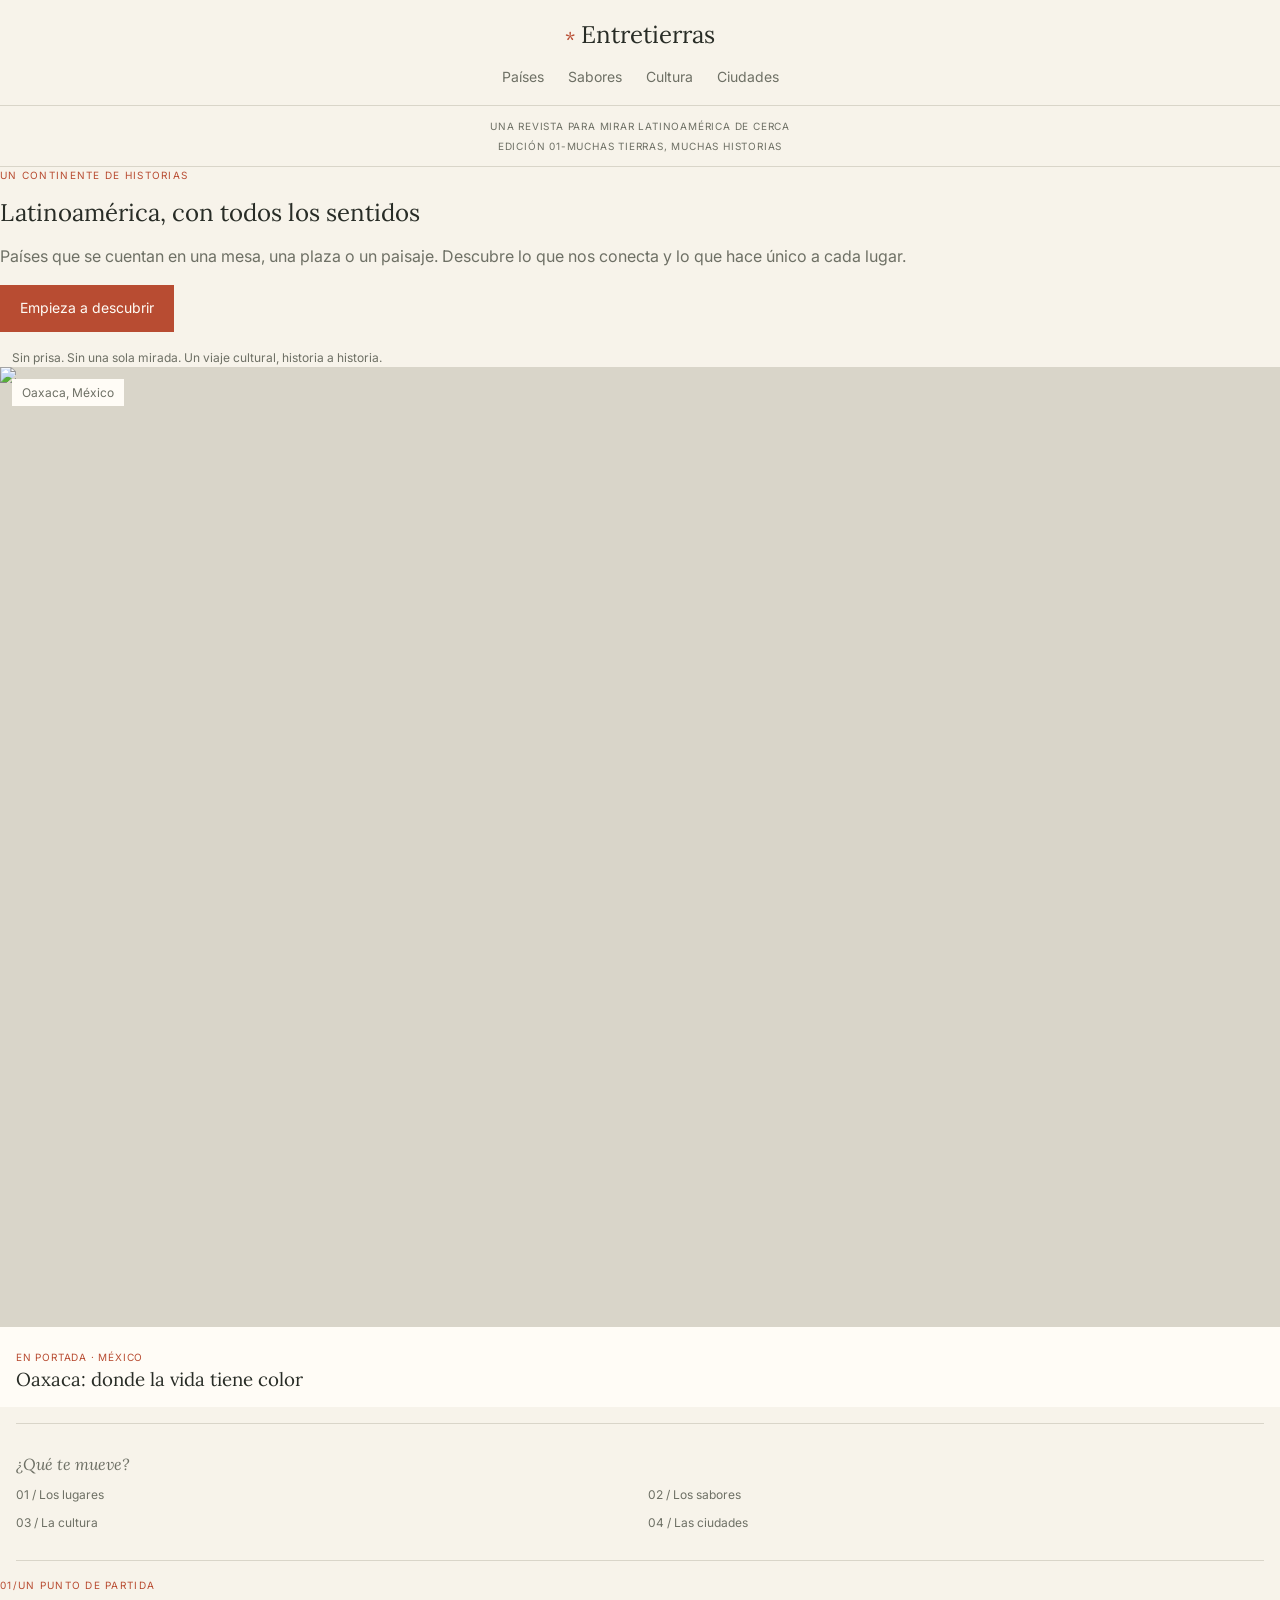
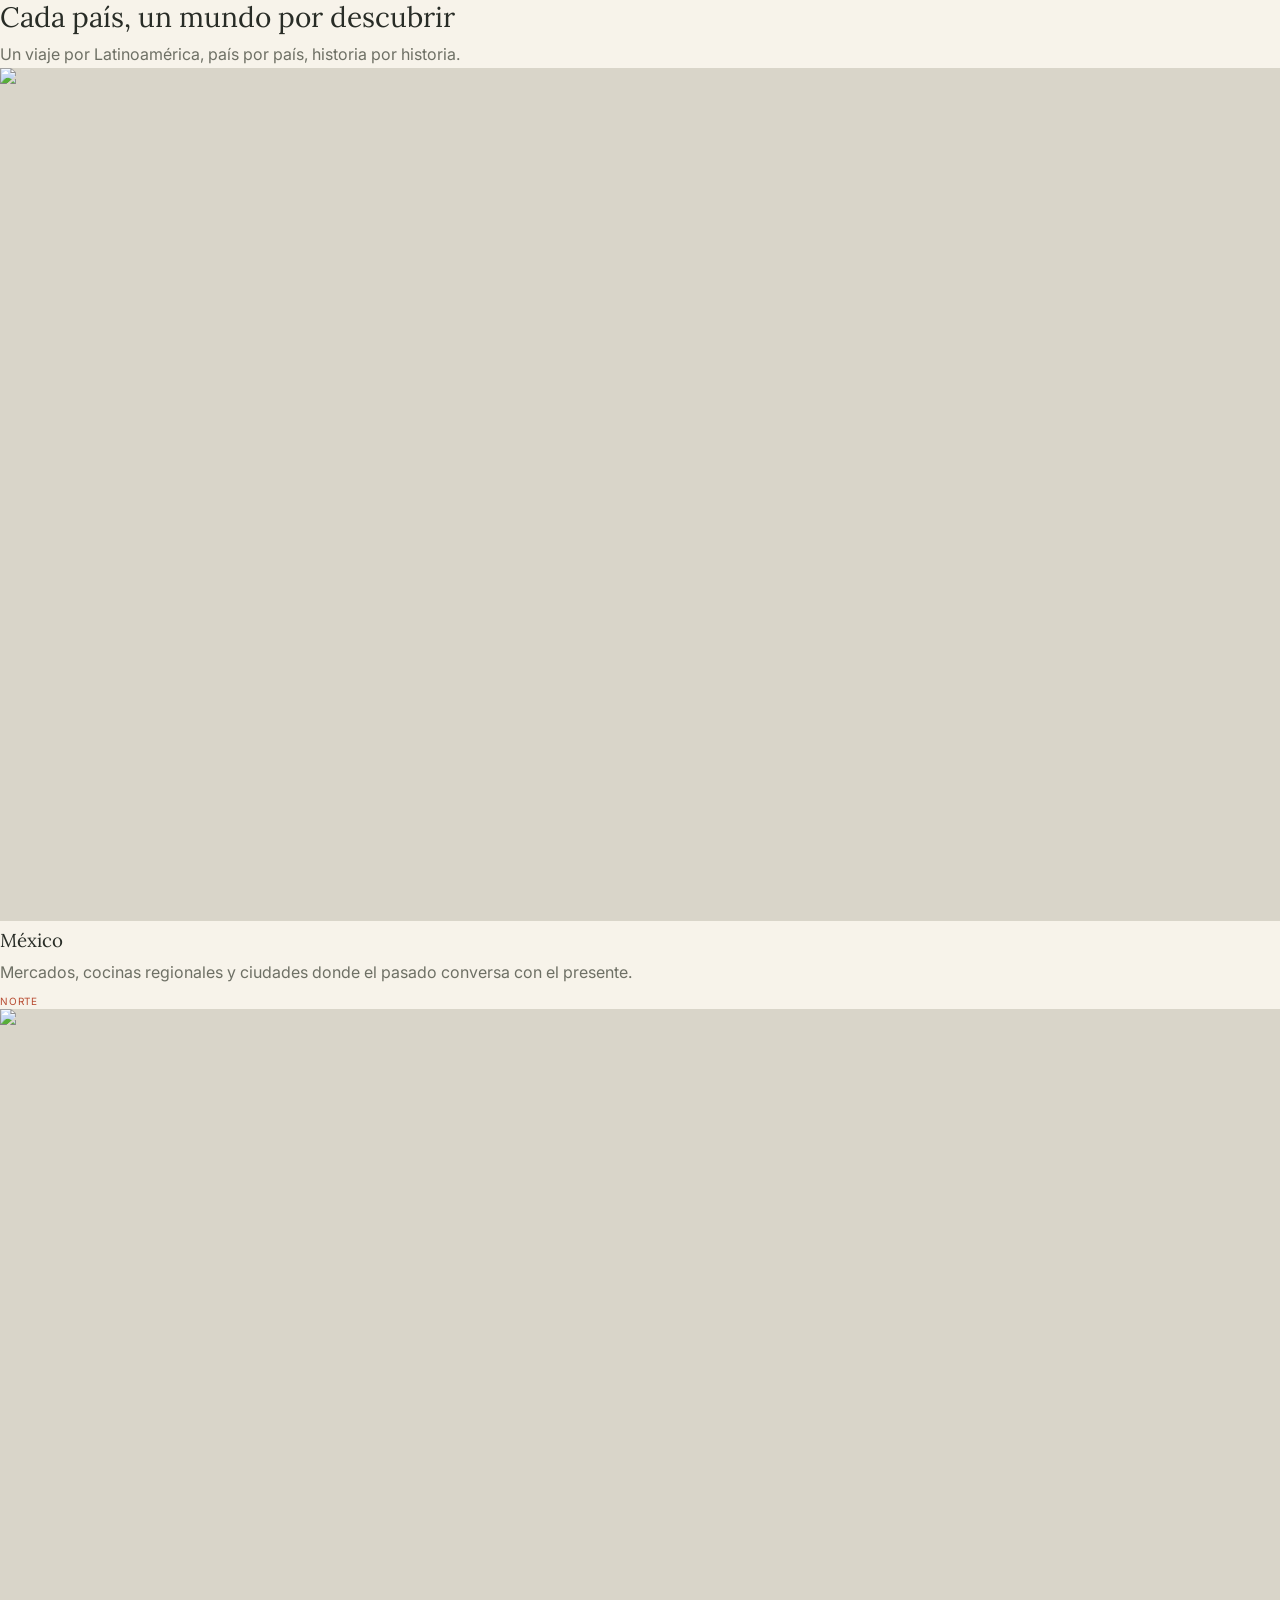
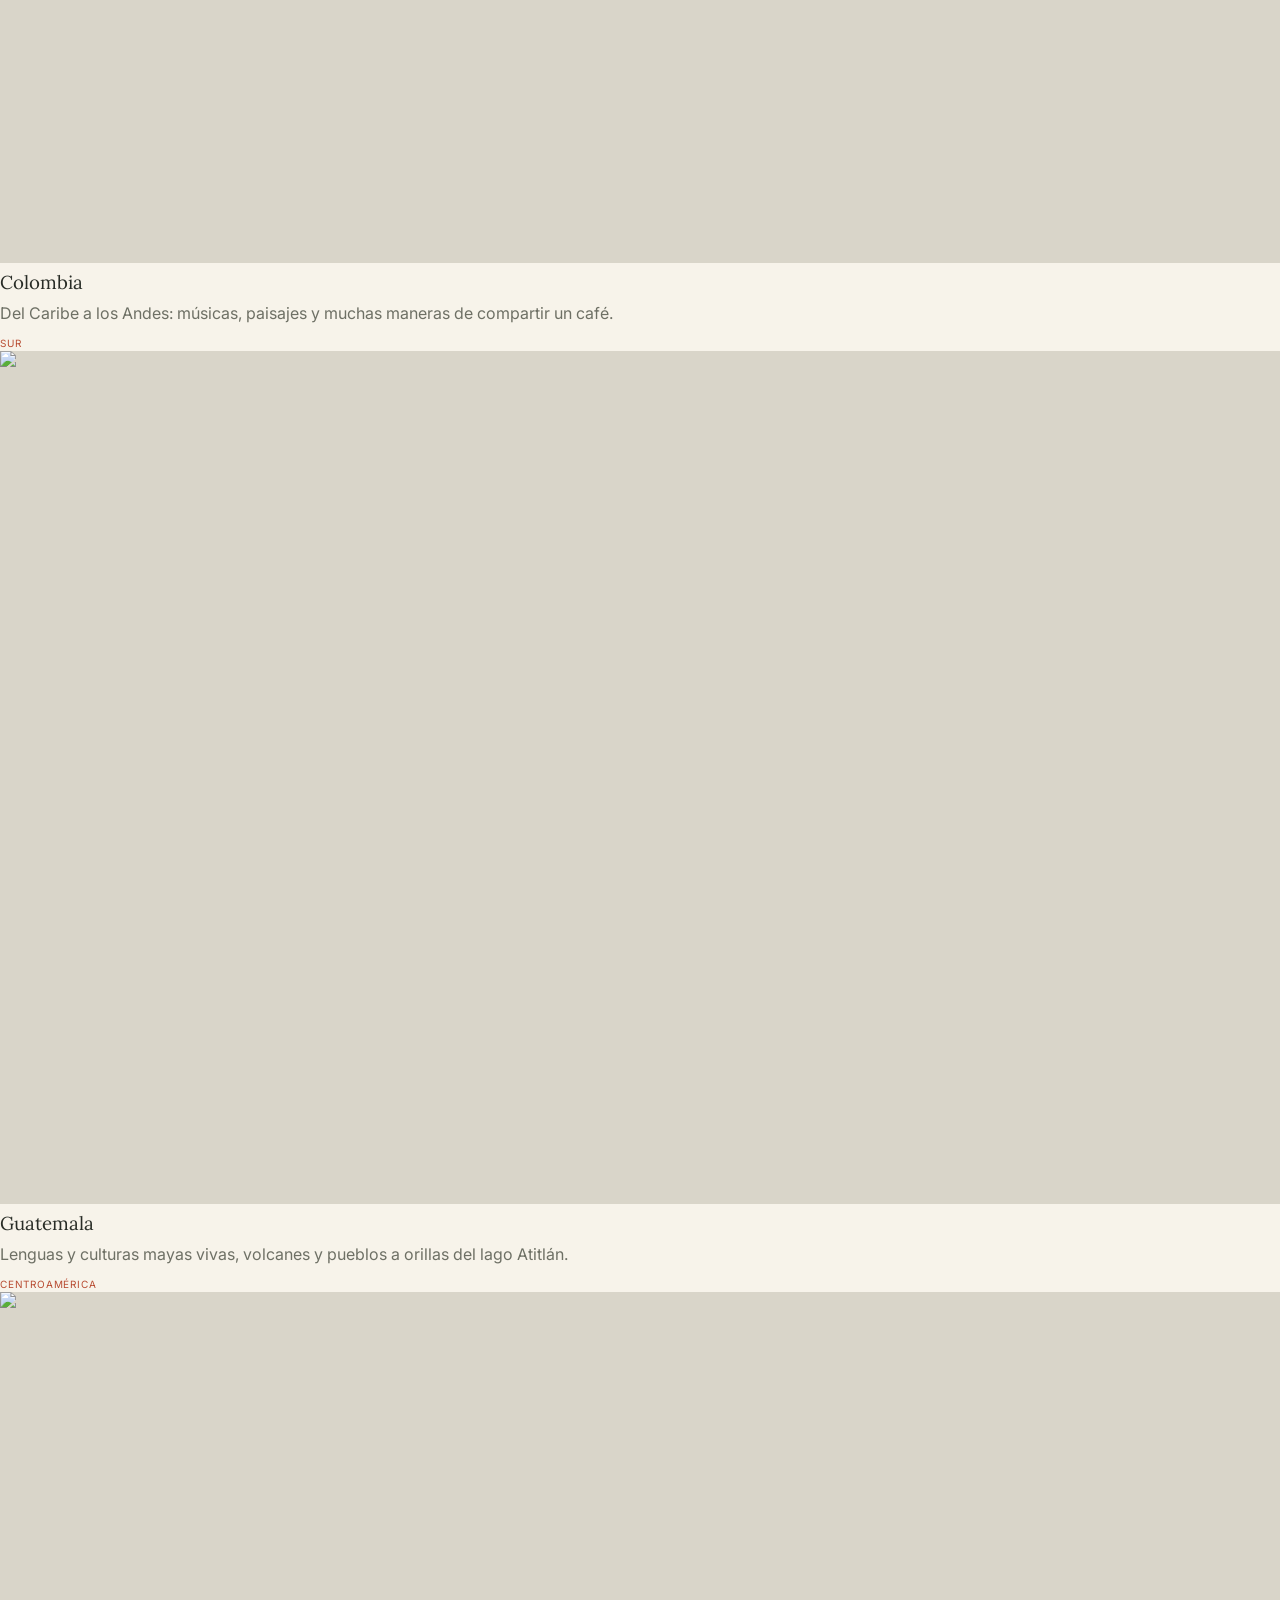
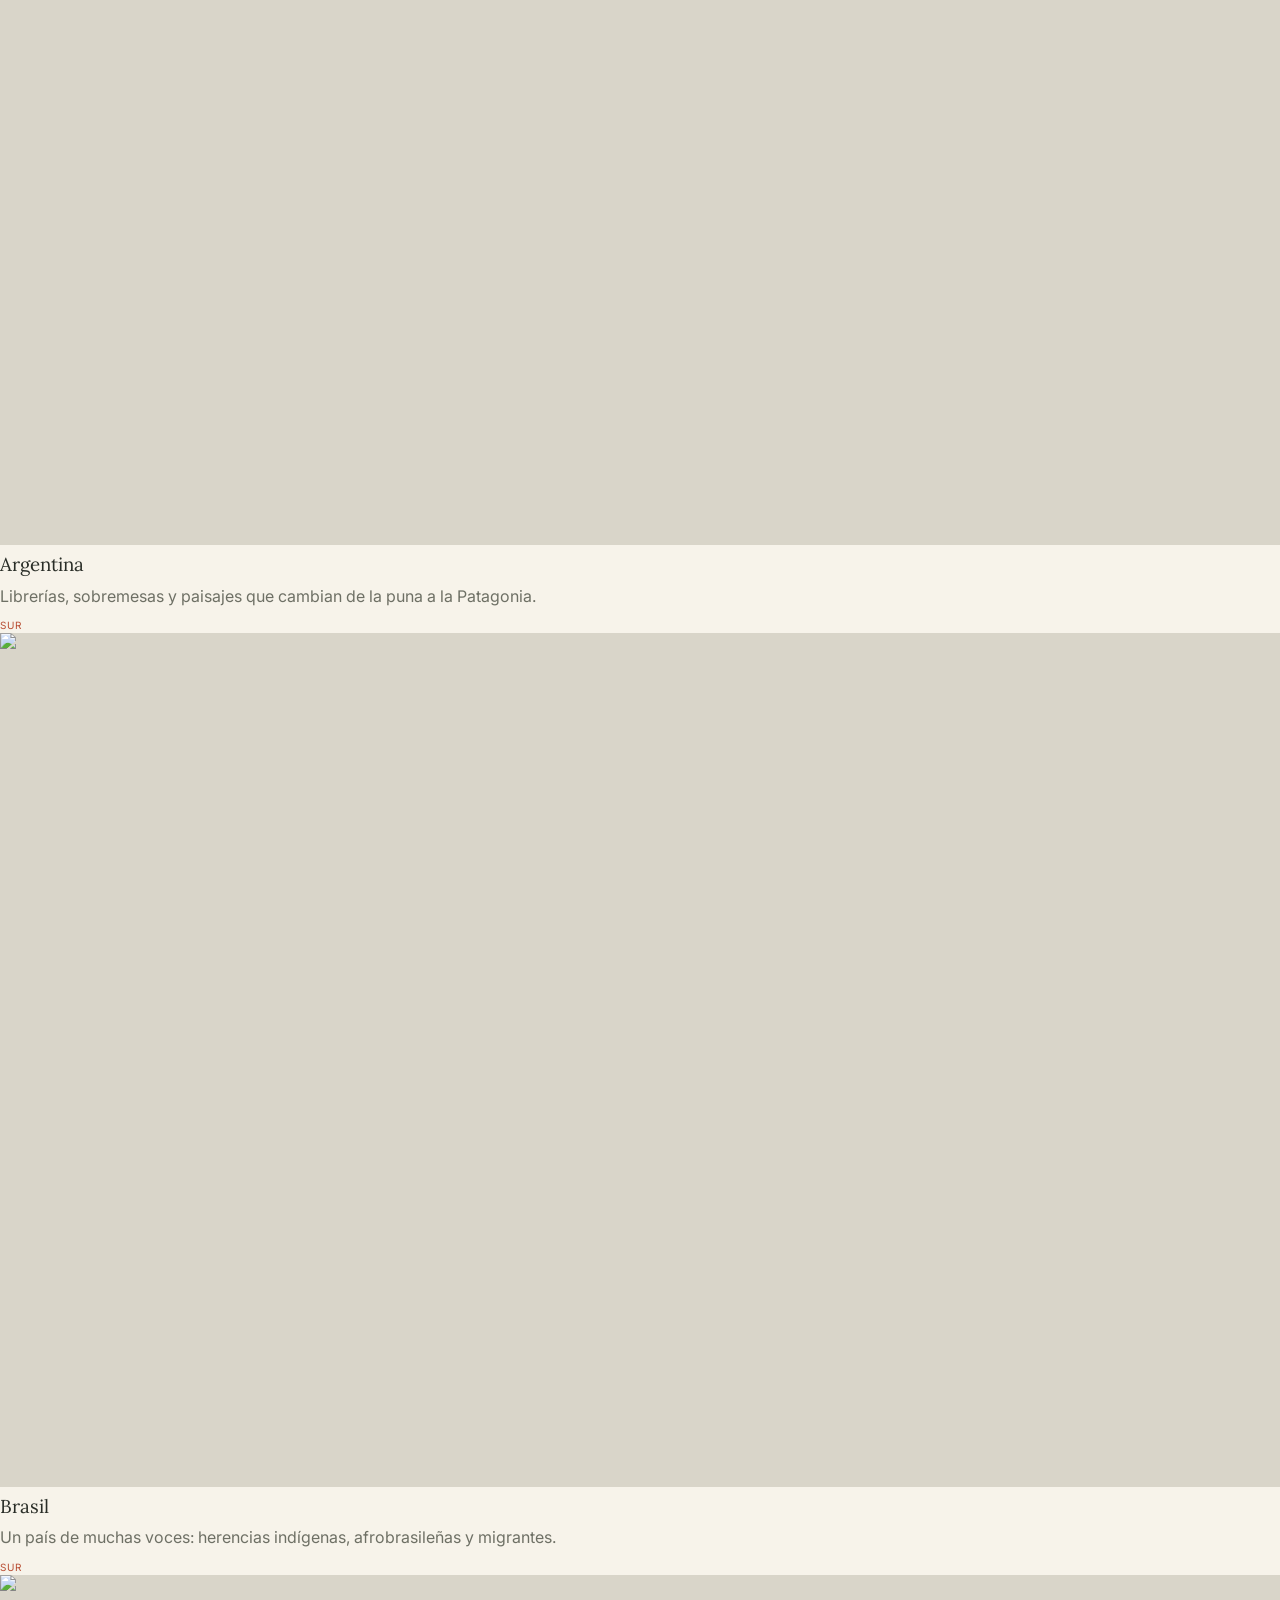
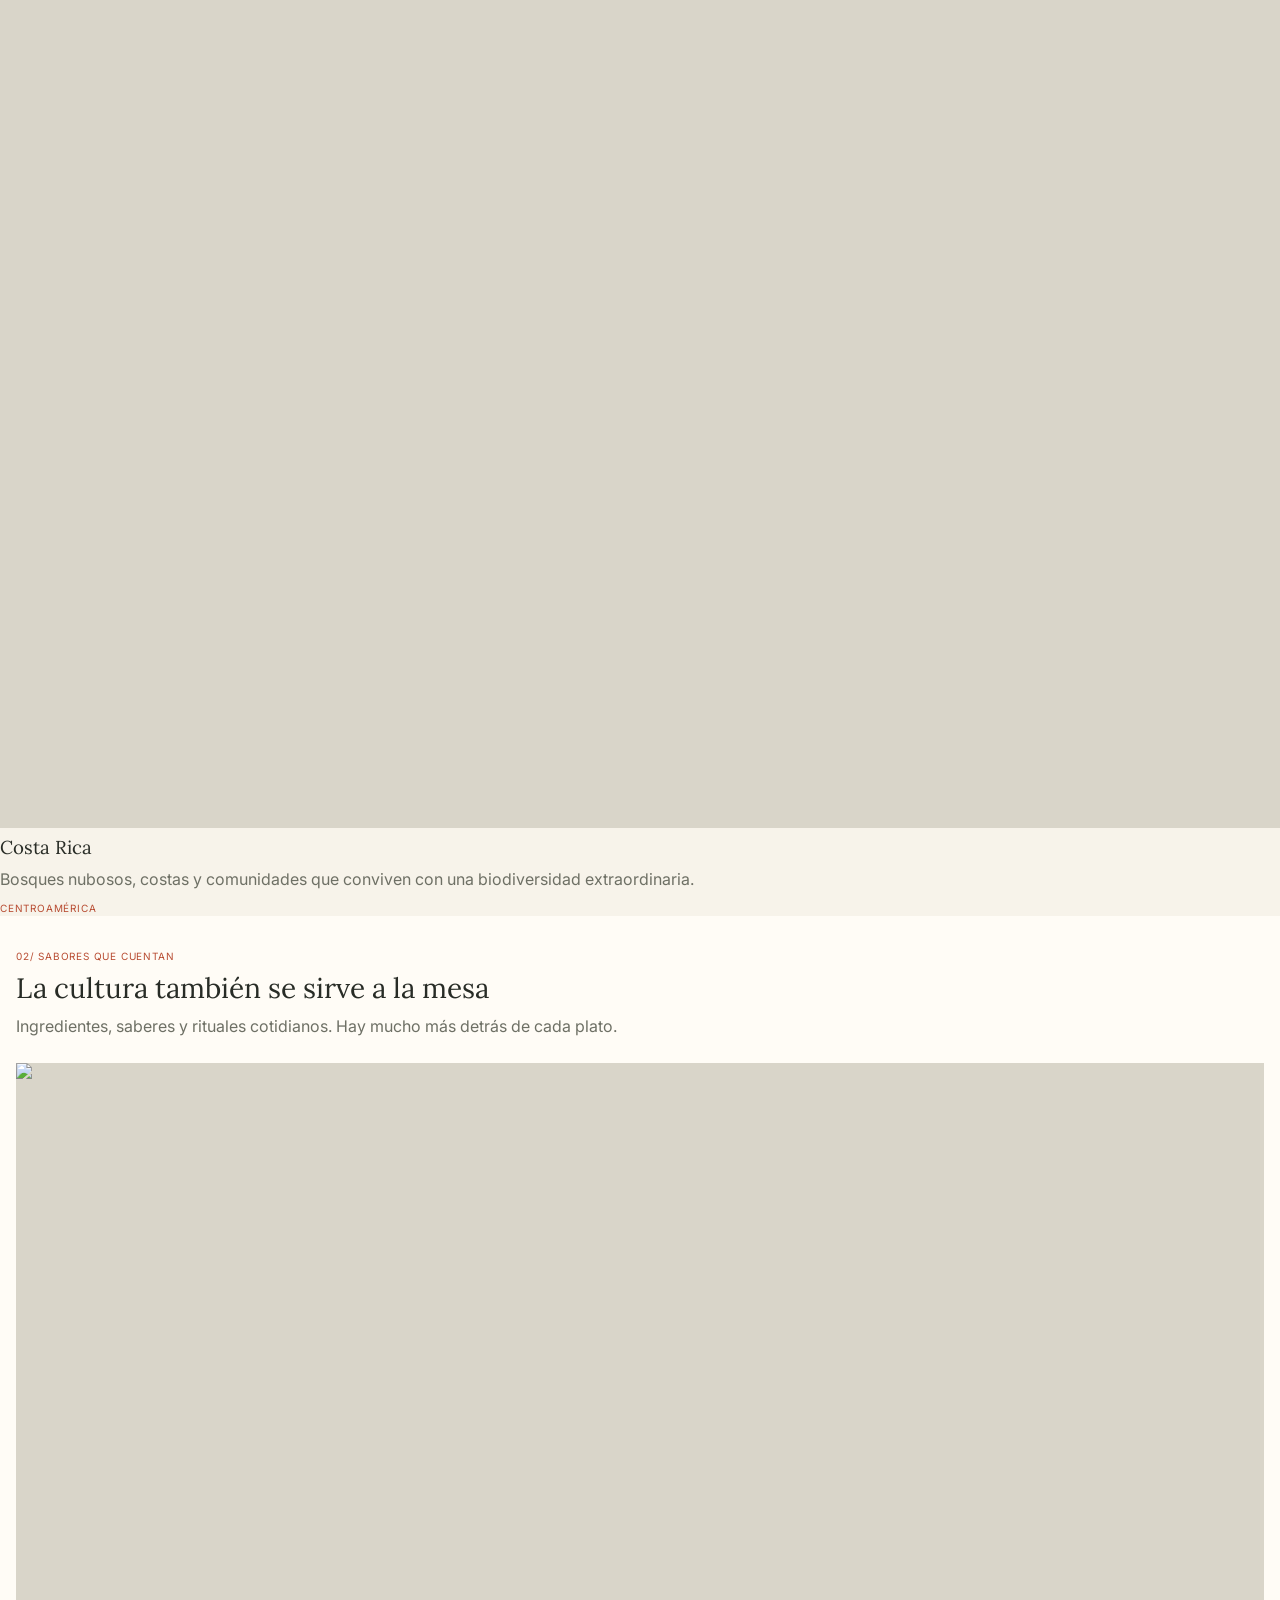
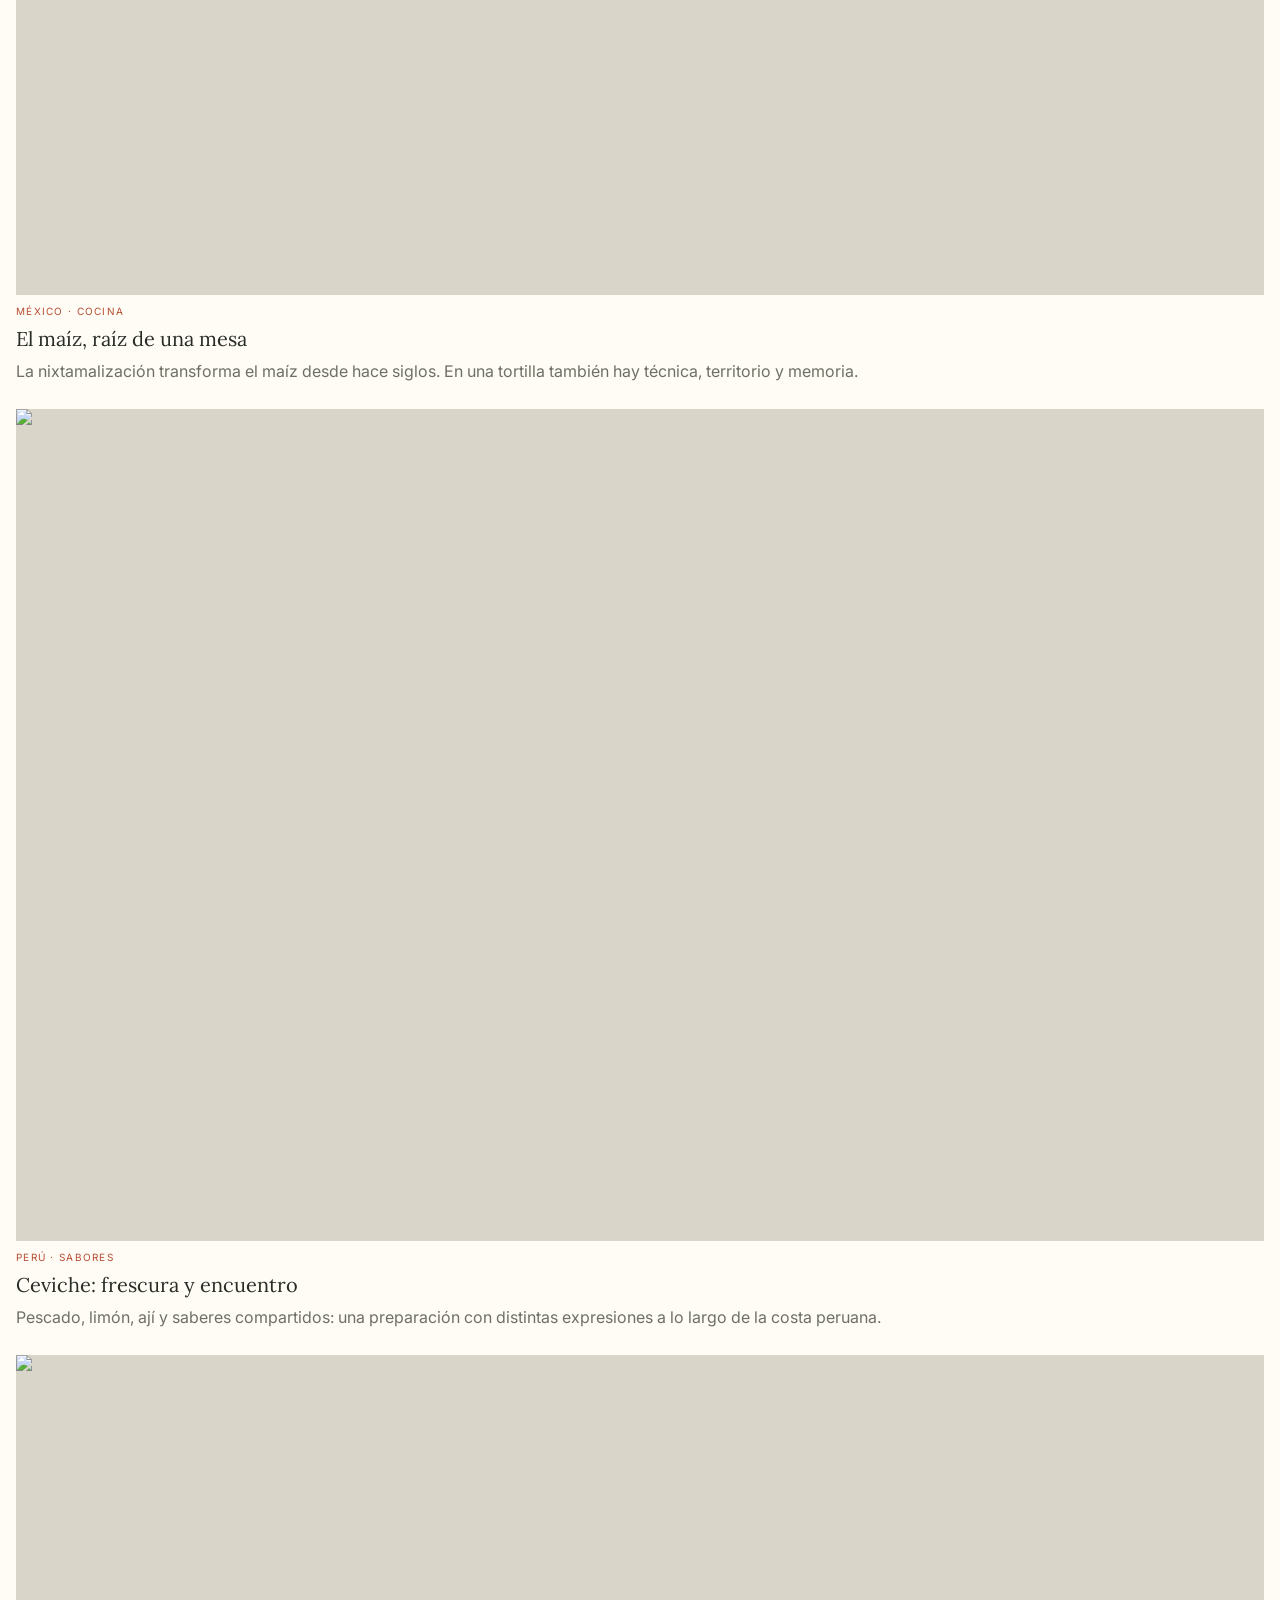
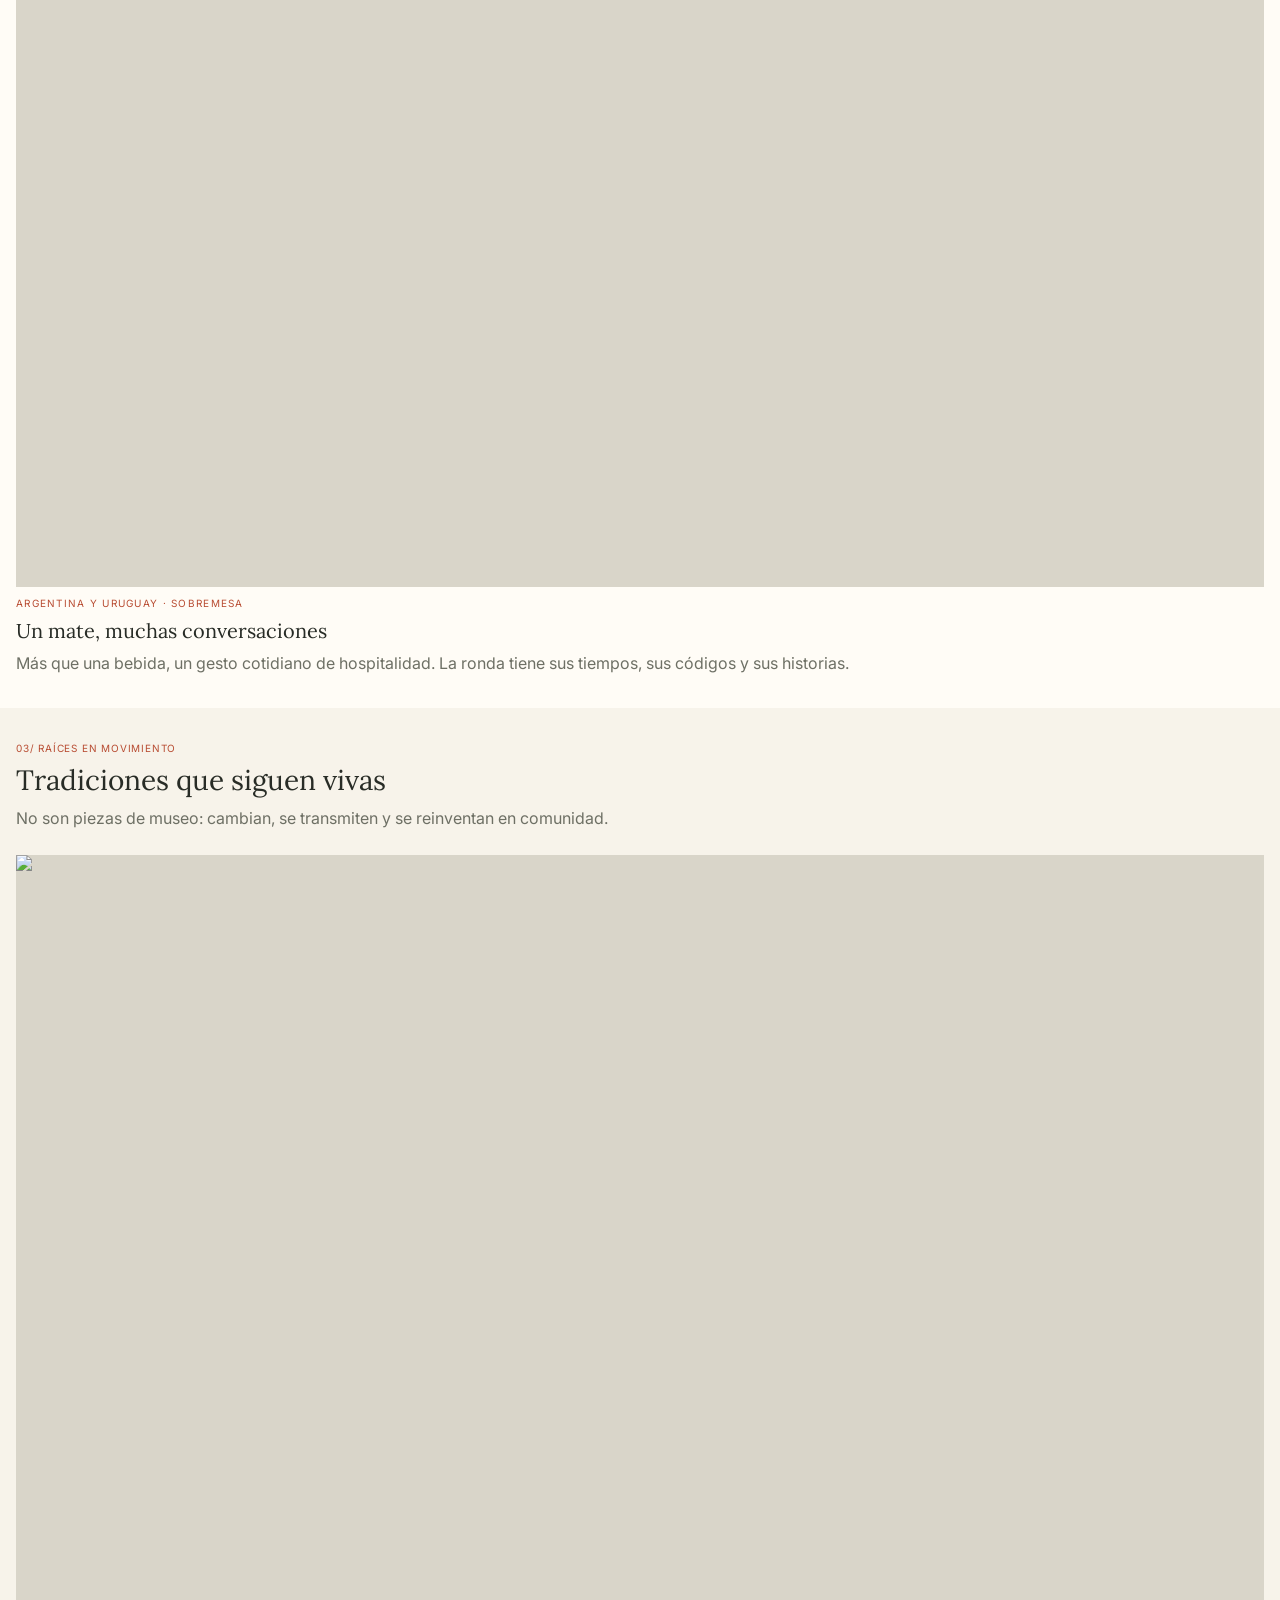
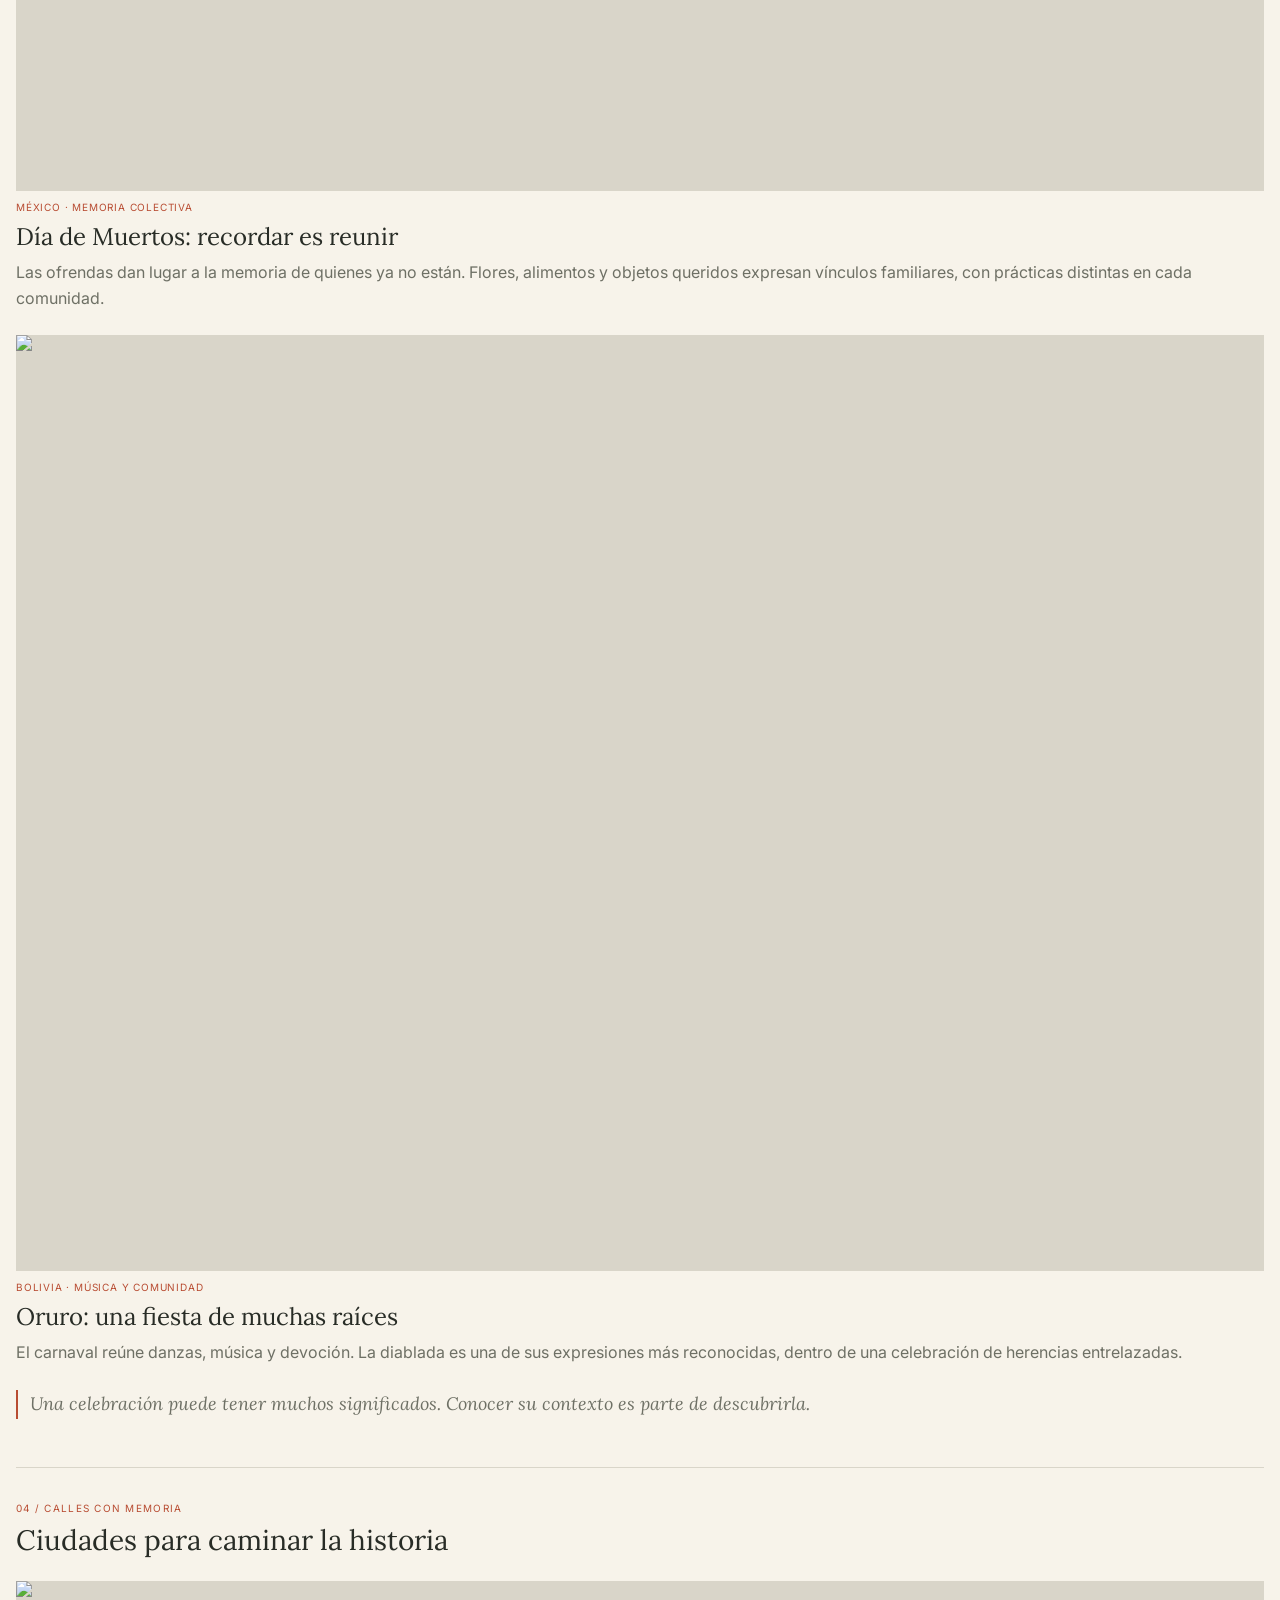
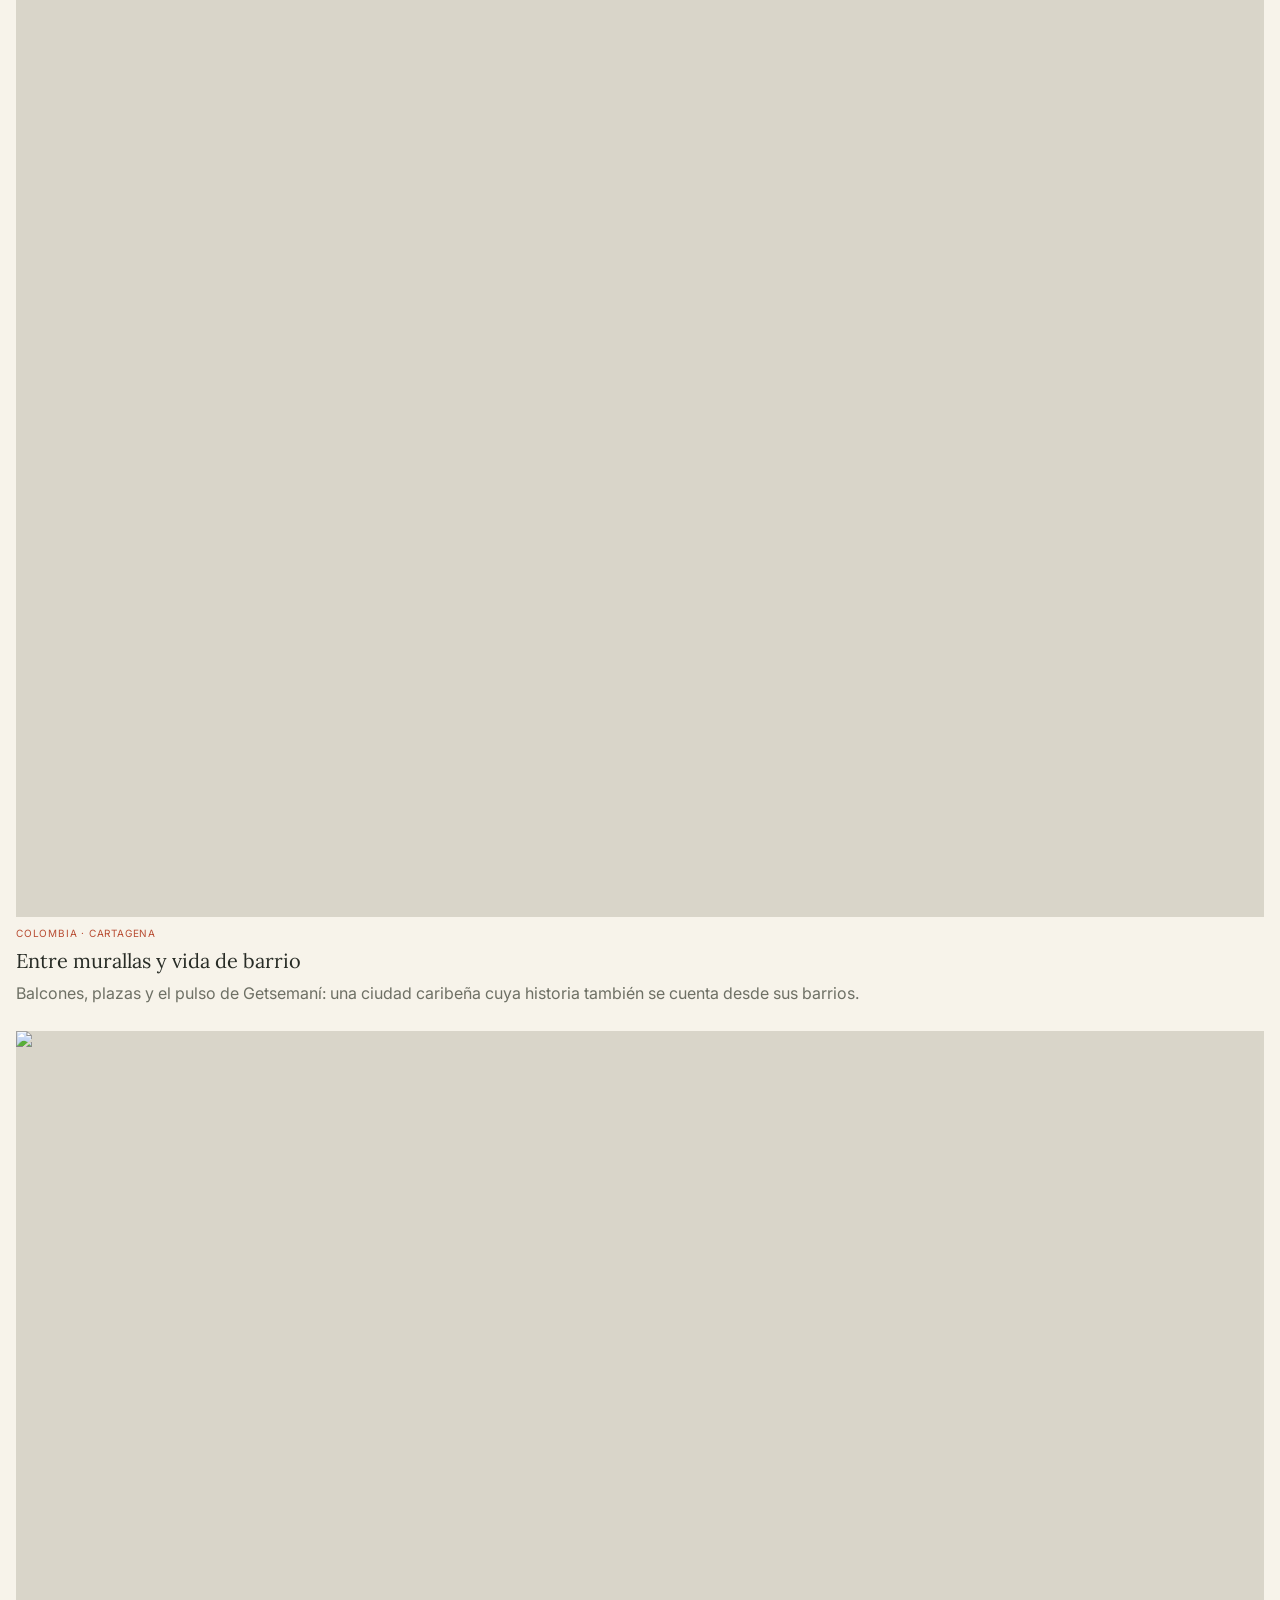
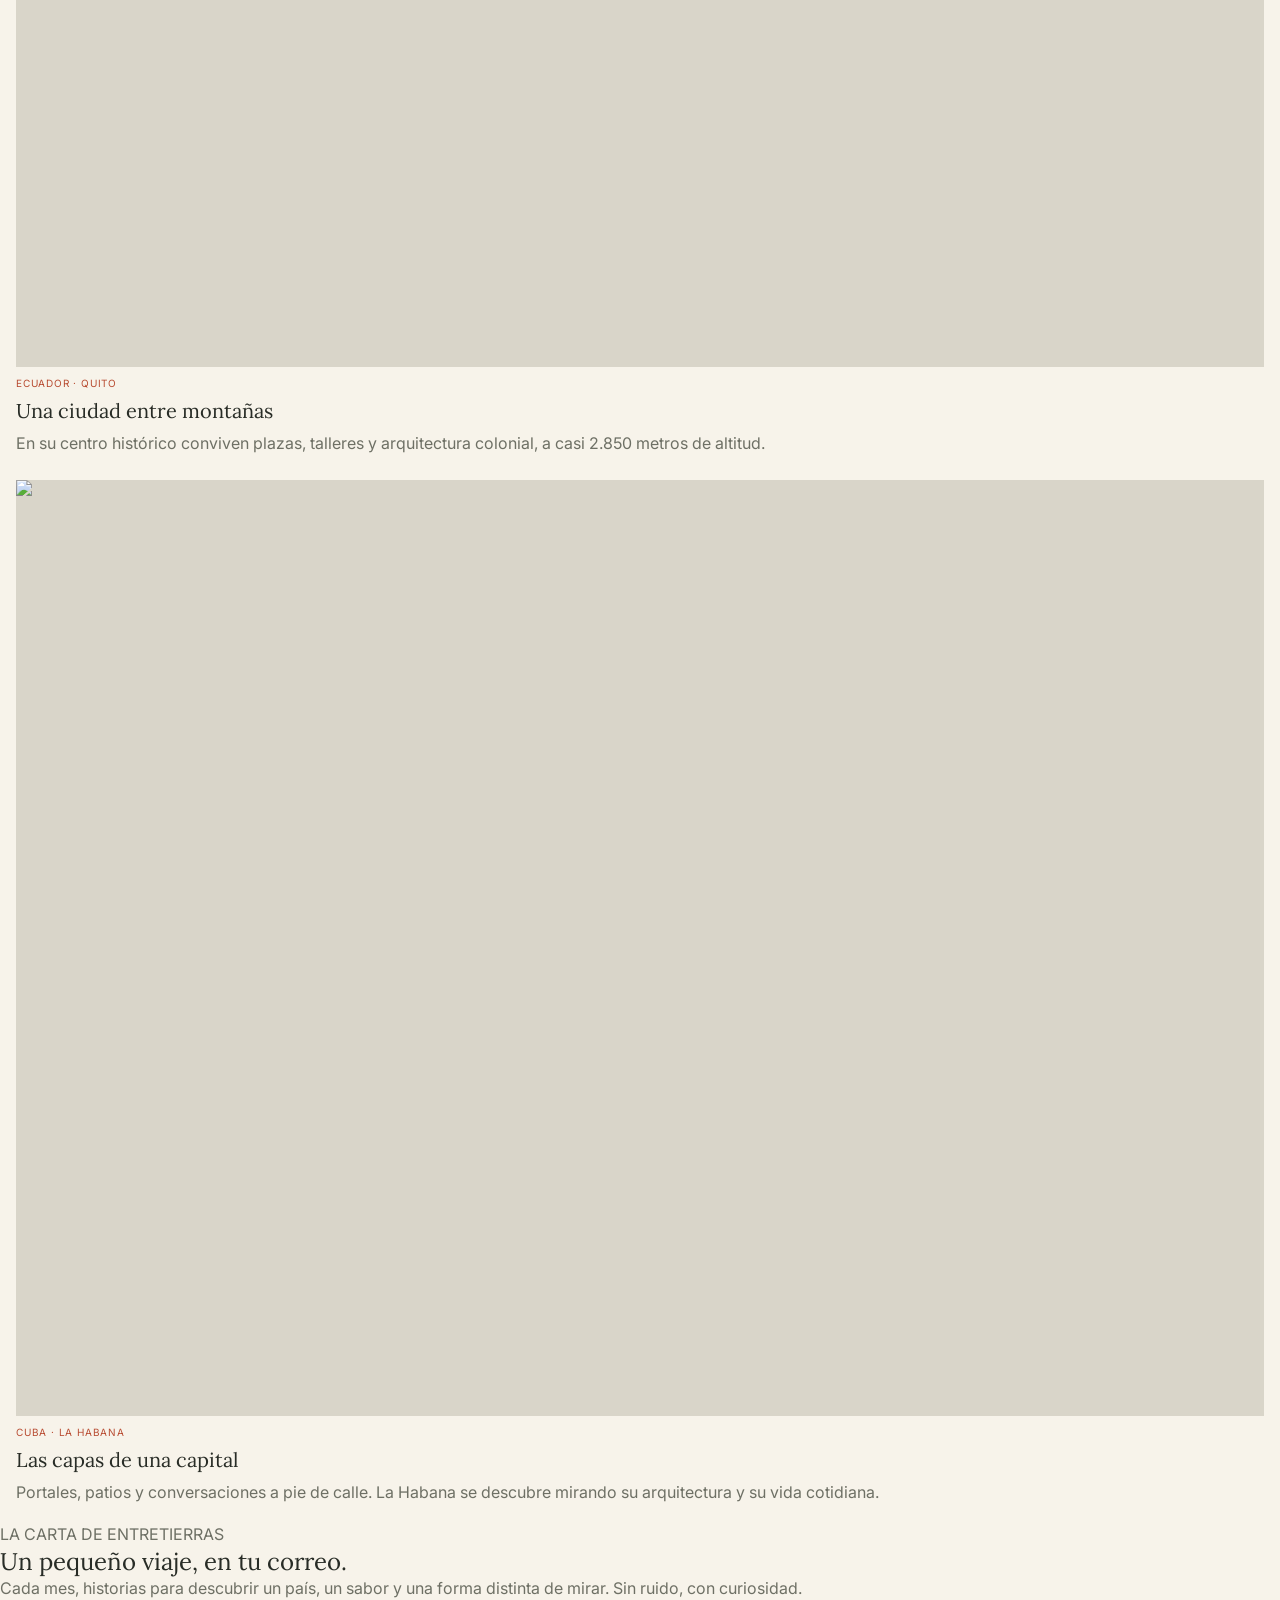
==== index.html @ 9f5bb23f "Se agrego los estilos de la seccion de ciudades para movil" ====
<!DOCTYPE html>
<html lang="es">
<head>
    <meta charset="UTF-8">
    <meta name="viewport" content="width=device-width, initial-scale=1.0">
    <title>Entretierras · Revista de Latinoamérica</title>
    <link rel="preconnect" href="https://fonts.googleapis.com">
    <link rel="preconnect" href="https://fonts.gstatic.com" crossorigin>
    <link href="https://fonts.googleapis.com/css2?family=Inter:wght@400;500;600&family=Lora:ital,wght@0,400;0,500;1,400&display=swap" rel="stylesheet">
    <link rel="stylesheet" href="css/base.css">
    <link rel="stylesheet" href="css/layout.css">
</head>
<body>
    <!--Parte del header y nav de la pagína-->
   
     <header class="header">
        <a href="index.html" class="logo">
            <span class="logo-asterisco">*</span> Entretierras
        </a>

        <nav class ="nav" aria-label="Navegación principal">
            <ul class="lista-nav">
                <li><a href="#paises" >Países</a></li>
                <li><a href="#sabores" >Sabores</a></li>
                <li><a href="#cultura" >Cultura</a></li>
                <li><a href="#ciudades" >Ciudades</a></li>
            </ul>
        </nav>
     </header>

     <main>

        <div class="eslogan">
            <p>UNA REVISTA PARA MIRAR LATINOAMÉRICA DE CERCA</p>
            <p>EDICIÓN 01-MUCHAS TIERRAS, MUCHAS HISTORIAS</p>
        </div>

     
        <!--Parte de la historia destacada-->
        <section class="historia-destacada" id="inicio">

                <div class="historia-portada">
                    <span class="subtitulo">UN CONTINENTE DE HISTORIAS</span>
                    <h1 class="titulo-principal">Latinoamérica, con todos los sentidos</h1>
                     <p>Países que se cuentan en una mesa, una plaza o un paisaje. Descubre lo que nos conecta y lo que hace único a cada lugar.</p>
                     <a href="#paises" class="boton">Empieza a descubrir</a>

                     <p class="nota-hero">Sin prisa. Sin una sola mirada.
                        Un viaje cultural, historia a historia.</p>
                </div>
                
                <div class="historia-imagen">
                    <img src=""class="foto-hero" alt="Calle colonial con balcones de flores en Oaxaca">
                    <div class="ubicacion-imagen">
                        <p>Oaxaca, México</p>
                    </div>

                    <div class="tarjeta-flotante">
                        <span>EN PORTADA · MÉXICO</span>
                        <h3>Oaxaca: donde la vida tiene color</h3>
                    </div>
                </div>
        </section>
        <hr class="linea-separadora">

        <!--Parte de las secciones de la pagína -->
    <nav class="secciones" arial-label="Secciones de la revista">
    <p class="secciones-titulo">¿Qué te mueve?</p>
    <ul class="lista-secciones">
        <li><a href="#paises">01 / Los lugares</a></li>
        <li><a href="#sabores">02 / Los sabores</a></li>
        <li><a href="#cultura">03 / La cultura</a></li>
        <li><a href="#ciudades">04 / Las ciudades</a></li>
    </ul>
</nav>
    <hr class="linea-separadora">
<!--Parte de las tarjetas de los países-->
    <section class="tarjetas-paises" id="paises" >

            <div class="introduccion">
                <span>01/un punto de partida</span>
                <h2>Cada país, un mundo por descubrir</h2>
                <p>Un viaje por Latinoamérica, país por país, historia por historia.</p>
            </div>

            <div class="seleccion-paises">

                <article class="tarjeta-pais">
                <img src="" alt="Calle colonial de México">
                <h3>México</h3>
                 <p>Mercados, cocinas regionales y ciudades donde el pasado conversa con el presente.</p>
                  <span class="region">Norte</span>
              </article>

                <article class="tarjeta-pais">
                    <img src="" alt="Imagen de colombia">
                    <h3>Colombia</h3>
                    <p>Del Caribe a los Andes: músicas, paisajes y muchas maneras de compartir un café.</p>
                    <span class="region">Sur</span>
                </article>

                <article class="tarjeta-pais">
                    <img src="" alt="Imagen de Guatemala">
                    <h3>Guatemala</h3>
                    <p>Lenguas y culturas mayas vivas, volcanes y pueblos a orillas del lago Atitlán.</p>
                    <span class="region">Centroamérica</span>
                </article>

                <article class="tarjeta-pais">
                    <img src="" alt="Imagen de Argentina">
                    <h3>Argentina</h3>
                    <p>Librerías, sobremesas y paisajes que cambian de la puna a la Patagonia.</p>
                    <span class="region">Sur</span>
                </article>

                <article class="tarjeta-pais">
                    <img src="" alt="Imagen de Brasil">
                    <h3>Brasil</h3>
                    <p>Un país de muchas voces: herencias indígenas, afrobrasileñas y migrantes.</p>
                    <span class="region">Sur</span>
                </article>

                <article class="tarjeta-pais">
                    <img src="" alt="Imagen de Costa Rica">
                    <h3>Costa Rica</h3>
                    <p>Bosques nubosos, costas y comunidades que conviven con una biodiversidad extraordinaria.</p>
                    <span class="region">Centroamérica</span>
                </article>


            </div>
    </section>

    <!--Parte de las tarjetas de los sabores-->
            <section class="seccion-sabores" id="sabores" >
                     <div class="introduccion-sabores">
                        <span>02/ SABORES QUE CUENTAN</span>
                        <h2>La cultura también se sirve a la mesa</h2>
                        <p>Ingredientes, saberes y rituales cotidianos. Hay mucho más detrás de cada plato.</p>
                     </div>

                     <div class="tarjetas-comidas">
                        <article class="tarjeta-comida">
                            <img src="" alt="Tortillas de maíz recién hechas sobre una mesa de madera">
                            <span>MÉXICO · COCINA</span>
                            <h3>El maíz, raíz de una mesa</h3>
                            <p>La nixtamalización transforma el maíz desde hace siglos. En una tortilla también hay técnica, territorio y memoria.</p>
                        </article>

                        <article class="tarjeta-comida">
                            <img src="" alt="Plato de ceviche con limón, ají y maíz">
                            <span>PERÚ · SABORES</span>
                            <h3>Ceviche: frescura y encuentro</h3>
                            <p>Pescado, limón, ají y saberes compartidos: una preparación con distintas expresiones a lo largo de la costa peruana.</p>
                        </article>

                        <article class="tarjeta-comida">
                            <img src="" alt="Mate con bombilla junto a un libro abierto">
                            <span>ARGENTINA Y URUGUAY · SOBREMESA</span>
                            <h3>Un mate, muchas conversaciones</h3>
                            <p>Más que una bebida, un gesto cotidiano de hospitalidad. La ronda tiene sus tiempos, sus códigos y sus historias.</p>
                        </article>
                     </div>
            </section>
            <!--Parte de las tarjetas de la cultura de cada país-->
            <section class="seccion-cultura" id="cultura">
                <div class="introduccion-cultura">
                    <span>03/ RAÍCES EN MOVIMIENTO</span>
                    <h2>Tradiciones que siguen vivas</h2>
                    <p>No son piezas de museo: cambian, se transmiten y se reinventan en comunidad.</p>
                </div>

                <div class="editorial-historias">
                    <article class="tarjeta-cultura">
                        <img src="" alt="Ofrenda de Día de Muertos con flores y velas">
                        <span>MÉXICO · MEMORIA COLECTIVA</span>
                        <h3>Día de Muertos: recordar es reunir</h3>
                        <p>Las ofrendas dan lugar a la memoria de quienes ya no están. Flores, alimentos y objetos queridos expresan vínculos familiares, con prácticas distintas en cada comunidad.</p>
                    </article>

                    <article class="tarjeta-cultura">
                        <img src="" alt="Danzantes de la diablada en el carnaval de Oruro">
                        <span>BOLIVIA · MÚSICA Y COMUNIDAD</span>
                        <h3>Oruro: una fiesta de muchas raíces</h3>
                        <p>El carnaval reúne danzas, música y devoción. La diablada es una de sus expresiones más reconocidas, dentro de una celebración de herencias entrelazadas.</p>
                    </article>

                    <div class="parrafo-significado">
                        <p>Una celebración puede tener muchos significados. Conocer su contexto es parte de descubrirla.</p>
                    </div>

                </div>

            </section>

            <hr class="linea-separadora"> 
            
        <!--Parte de las tarjetas de las ciudades-->

            <section class="seccion-ciudades" id="ciudades">
                <div class="introduccion-ciudades">
                    <span>04 / CALLES CON MEMORIA</span>
                    <h2>Ciudades para caminar la historia</h2>
                </div>

                    <div class="tarjetas-ciudades">
                    <article class="tarjeta-ciudad">
                        <img src="" alt="Calle colonial con balcones de flores en Cartagena">
                        <span>COLOMBIA · CARTAGENA</span>
                        <h3>Entre murallas y vida de barrio</h3>
                        <p>Balcones, plazas y el pulso de Getsemaní: una ciudad caribeña cuya historia también se cuenta desde sus barrios.</p>
                    </article>

                        <article class="tarjeta-ciudad">
                            <img src="" alt="Calle empedrada del centro histórico de Quito con montañas al fondo">
                            <span>ECUADOR · QUITO</span>
                            <h3>Una ciudad entre montañas</h3>
                            <p>En su centro histórico conviven plazas, talleres y arquitectura colonial, a casi 2.850 metros de altitud.</p>

                        </article>

                        <article class="tarjeta-ciudad">
                            <img src="" alt="Portales y fachadas coloniales de La Habana">
                            <span>CUBA · LA HABANA</span>
                            <h3>Las capas de una capital</h3>
                            <p>Portales, patios y conversaciones a pie de calle. La Habana se descubre mirando su arquitectura y su vida cotidiana.</p>
                        </article>
                    </div>
                
            </section>

            <section class="seccion-suscripcion" id="newsletter">
                <div class="introduccion-suscripcion">
                    <span>LA CARTA DE ENTRETIERRAS</span>
                    <h2>Un pequeño viaje, en tu correo.</h2>
                    <p>Cada mes, historias para descubrir un país, un sabor y una forma distinta de mirar. Sin ruido, con curiosidad.</p>
                </div>

                <div class="formulario">
                    <label for="correo">Tu correo electrónico</label>
                    <form>
                        <input type="email" name="correo" id="correo" placeholder="hola@correo.com">
                        <button type="submit">Quiero la carta</button>
                        
                    </form>
                    <p>Al suscribirte aceptas nuestra política de privacidad. Puedes darte de baja cuando quieras.</p>
                </div>
            </section>

            </main>

            <footer class="footer">

                <div class="informacion-footer">
                    <p class="footer-logo">Entretierras</p>
                    <p>Una revista cultural para descubrir Latinoamérica desde sus lugares, sus saberes y sus muchas voces.</p>
                    <p>La curiosidad nos acerca.</p>
                </div>

                <div class="enlaces-footer">
                    <h3>Explorar</h3>
                    <ul>
                        <li><a href="#paises">Países</a></li>
                        <li><a href="#sabores">Sabores y tradiciones</a></li>
                        <li><a href="#cultura">Cultura</a></li>
                        <li><a href="#ciudades">Ciudades</a></li>
                    </ul>
                </div>

                <div class="revistas-footer">
                    <h3>La revistas</h3>
                    <ul>
                        <li><a href="#">Nuestra mirada</a></li>
                        <li><a href="#">Cuadernos de historia</a></li>
                        <li><a href="#">Colabora con nosotros</a></li>
                        <li><a href="#">Contacto</a></li>
                    </ul>
                </div>

                <div class="redes-sociales">
                    <h3>Síguenos</h3>
                    <ul>
                        <li><a href="#">instagram</a></li>
                        <li><a href="#">Pinterest</a></li>
                        <li><a href="#">La carta mensual</a></li>
                    </ul>
                </div>

                <hr class="linea-separadora">

                <div class="informacion-legal">
                    <p>© 2026 Entretierras · Una mirada, nunca la única.</p>
                    <ul>
                        <li><a href="#">Privacidad</a></li>
                        <li><a href="#">Creditos editoriales</a></li>
                        <li><a href="#inicio">Volver al comienzo</a></li>
                    </ul>
                </div>
            </footer>
    
</body>
</html>
---- css/base.css ----
/* === variables === */
:root {

  /*colores*/
  --color-fondo: #F7F3EA;
  --color-titulos: #282C26;
  --color-texto: #6E7065;
  --color-terracota: #B84C32;
  --color-fondo-alt: #FFFCF6;
  --color-fondo-newsletter: #EFE1D5;
  --color-fondo-secciones: #D9D5C9;

  /*tipografías*/
  --fuente-titulos: 'Lora', Georgia, serif;
  --fuente-texto: 'Inter', system-ui, sans-serif;
}

*,
*::before,
*::after {
  box-sizing: border-box;
}

body,
h1,
h2,
h3,
p,
ul {
  margin: 0;
}

/*=== Estilos de los elementos base === */

body {
  background: var(--color-fondo);
  color: var(--color-texto);
  font-family: var(--fuente-texto);
  font-size: 1rem;
  line-height: 1.6;
}

h1,
h2,
h3 {
  font-family: var(--fuente-titulos);
  font-weight: 400;
  line-height: 1.2;
  color: var(--color-titulos);
}

ul {
  padding: 0;
  list-style: none;
}

a {
  color: inherit;
  text-decoration: none;
}

img {
  display: block;
  max-width: 100%;
  height: auto;
}
---- css/layout.css ----
/* === Layout: estructura de la página (móvil primero) === */

   /*==Header==*/
.header{
    display:flex;
    flex-direction: column;
    align-items: center;
    gap: 0.75rem;
    padding: 1rem;
    border-bottom: 1px solid var(--color-fondo-secciones);
}
.logo{
    font-family: var(--fuente-titulos);
    font-size: 1.5rem;
    color: var(--color-titulos);
}
.logo-asterisco{
    color: var(--color-terracota);
    font-size: 1.25rem;
    position: relative;
    top: 0.2rem;
}
.lista-nav{
    display: flex;
    flex-wrap:wrap;
    justify-content: center;
    gap: 1rem 1.5rem;
     font-size: 0.875rem;
}
.lista-nav a:hover{
 color: var(--color-terracota)
}
/*eslogan inicial de la pagina*/
.eslogan{
    display: flex;
    flex-direction: column;
    align-items: center;
    gap: 0.25rem;
    padding: 0.75rem 1rem;
    border-bottom: 1px solid var(--color-fondo-secciones);
    font-size: 0.625rem;
     letter-spacing: 0.08em;
     text-transform: uppercase;
     text-align: center;
}
/* ==Parte del hero de la pagina ==*/ 
.historia.destacada{
    display: flex;
    flex-direction: column;
    gap:1.5rem;
    padding: 1.5rem 1rem 2rem;
}
.historia-portada{
    display: flex;
    flex-direction: column;
    align-items: flex-start;
    gap: 1rem;
}
.subtitulo{
    color: var(--color-terracota);
    font-size: 0.625rem;
    letter-spacing: 0.08rem;
}
.titulo-principal{
    font-size: 2,25rem;
}
.boton{
    display: inline-block;
    padding: 0.75rem 1.25rem;
    background: var(--color-terracota);
    color: var(--color-fondo-alt);
    font-size: 0.875rem;
}
.nota-hero{
    padding-left: 0.75rem;
    border-left: 2px;
      font-size: 0.75rem;
}
/* Imagen del hero */ 
.historia-imagen {
  position: relative;
}
.foto-hero{
  font-size: 0;
  width: 100%;
  aspect-ratio: 4 / 3;
  object-fit: cover;
  background: var(--color-fondo-secciones);
}
.ubicacion-imagen{
    font-size: 0.75rem;
    position: absolute;
    top: 0.75rem;
    left:0.75rem;
    padding: 0.25rem 0.625rem;
    background: var(--color-fondo-alt);
}
.tarjeta-flotante{
    padding:1rem;
    background:var(--color-fondo-alt);
}
.tarjeta-flotante span {
  font-size: 0.625rem;
  letter-spacing: 0.08em;
  color: var(--color-terracota);
}
/* Secciones de la pagina*/
.secciones{
    display: flex;
    flex-direction: column;
    gap: 0.5rem;
    padding: 0.75rem 1rem;
    border-bottom: none;
}
.secciones-titulo{
    font-family: var(--fuente-titulos);
    font-style: italic;
}
.lista-secciones{
    display: grid;
    grid-template-columns: repeat(2,1fr);
    gap: 0.5rem 1rem;
    font-size: 0.75rem;
}
.lista-secciones a:hover{
    color: var(--color-terracota);
}
/* == Lineas separadas == */ 
.linea-separadora{
    border: none;
    border-top: 1px solid var(--color-fondo-secciones);
    margin: 1rem 1rem;
}
/* == Seccion de paises == */ 
.tarjeta-paises{
    display: flex;
    flex-direction: column;
    gap: 1.5rem;
    padding: 2rem 1rem;
}
.introduccion{
    display: flex;
    flex-direction: column;
    gap: 0.5rem
}
.introduccion span{
    font-size: 0.625rem;
    letter-spacing: 0.08rem;
    text-transform: uppercase;
    color: var(--color-terracota);
}
.introduccion h2{
    font-size: 1.75rem;
}
.seccion-paises{
    display: grid;
    flex-direction: column;
    gap: 0.5rem;
}
.tarjeta-pais{
    display: flex;
    flex-direction: column;
    gap:0.5rem
}
.tarjeta-pais img{
    width: 100%;
    aspect-ratio: 3/2;
    object-fit: cover;
    background: var(--color-fondo-secciones);
    font-size: 0;
}
.tarjeta-pais .region {
    font-size: 0.625rem;
    letter-spacing: 0.08em;
    text-transform: uppercase;
    color: var(--color-terracota);
}
/* == Seccion de los platos o sabores de paises destacados ==*/ 
.seccion-sabores{
    display: flex;
    flex-direction: column;
    gap: 1.5rem;
    padding: 2rem 1rem;
    background: var(--color-fondo-alt);
}
.introduccion-sabores{
    display: flex;
    flex-direction: column;
    gap: 0.5rem;
}
.introduccion-sabores span {
    font-size: 0.625rem;
    letter-spacing: 0.08em;
    text-transform: uppercase;
    color: var(--color-terracota);
}
.introduccion-sabores h2{
    font-size:  1.75rem;
}
.tarjetas-comidas {
    display: grid;
    gap: 1.5rem;
}
.tarjeta-comida {
    display: flex;
    flex-direction: column;
    gap: 0.5rem;
}
.tarjeta-comida img {
  width: 100%;
  aspect-ratio: 3 / 2;
  object-fit: cover;
  background: var(--color-fondo-secciones);
  font-size: 0;
}
.tarjeta-comida span{
  font-size: 0.625rem;
  letter-spacing: 0.08rem;
  text-transform: uppercase;
  color: var(--color-terracota);
}
.tarjeta-comida h3 {
    font-size: 1.25rem;
}
/* == Seccion de cultrua */
.seccion-cultura{
    display: flex;
    flex-direction: column;
    gap: 1.5rem;
    padding: 2rem 1rem;
}
.introduccion-cultura {
    display: flex;
    flex-direction: column;
    gap:0.5rem;
}
.introduccion-cultura span{
    text-transform: uppercase;
    font-size: 0.625rem;
    letter-spacing: 0.08em;
    color: var(--color-terracota);
}
.introduccion-cultura h2{
    font-size: 1.75rem;
}
.editorial-historias{
    display: grid;
    gap: 1.5rem;
}
.tarjeta-cultura{
    display: flex;
    flex-direction: column;
    gap: 0.5rem;
}
.tarjeta-cultura img {
  width: 100%;
  aspect-ratio: 4 / 3;
  object-fit: cover;
  background: var(--color-fondo-secciones);
  font-size: 0;
}
.tarjeta-cultura span {
  font-size: 0.625rem;
  letter-spacing: 0.08em;
  text-transform: uppercase;
  color: var(--color-terracota);
}
.tarjeta-cultura h3 {
    font-size: 1.5rem;
}
.parrafo-significado {
  padding-left: 0.75rem;
  border-left: 2px solid var(--color-terracota);
  font-family: var(--fuente-titulos);
  font-style: italic;
  font-size: 1.125rem;
}
/* Seccion de ciudades */ 
.seccion-ciudades{
    display: flex;
    flex-direction: column;
    gap: 1.5rem;
    padding: 1rem 1rem;
}
.introduccion-ciudades {
    display: flex;
    flex-direction: column;
    gap: 0.5rem;
}
.introduccion-ciudades span{
    font-size: 0.625rem;
    letter-spacing: 0.08rem;
    text-transform: uppercase;
    color: var(--color-terracota)
}
.seccion-ciudades h2{
    font-size: 1.75rem;
}
.tarjetas-ciudades {
    display: grid;
    gap: 1.5rem;
}
.tarjeta-ciudad{
    display: flex;
    flex-direction: column;
    gap: 0.5rem;
}
.tarjeta-ciudad img {
  width: 100%;
  aspect-ratio: 4 / 3;
  object-fit: cover;
  background: var(--color-fondo-secciones);
  font-size: 0;
}
.tarjeta-ciudad span {
  font-size: 0.625rem;
  letter-spacing: 0.08em;
  text-transform: uppercase;
  color: var(--color-terracota);
}
.tarjeta-ciudad h3 {
  font-size: 1.25rem;
}
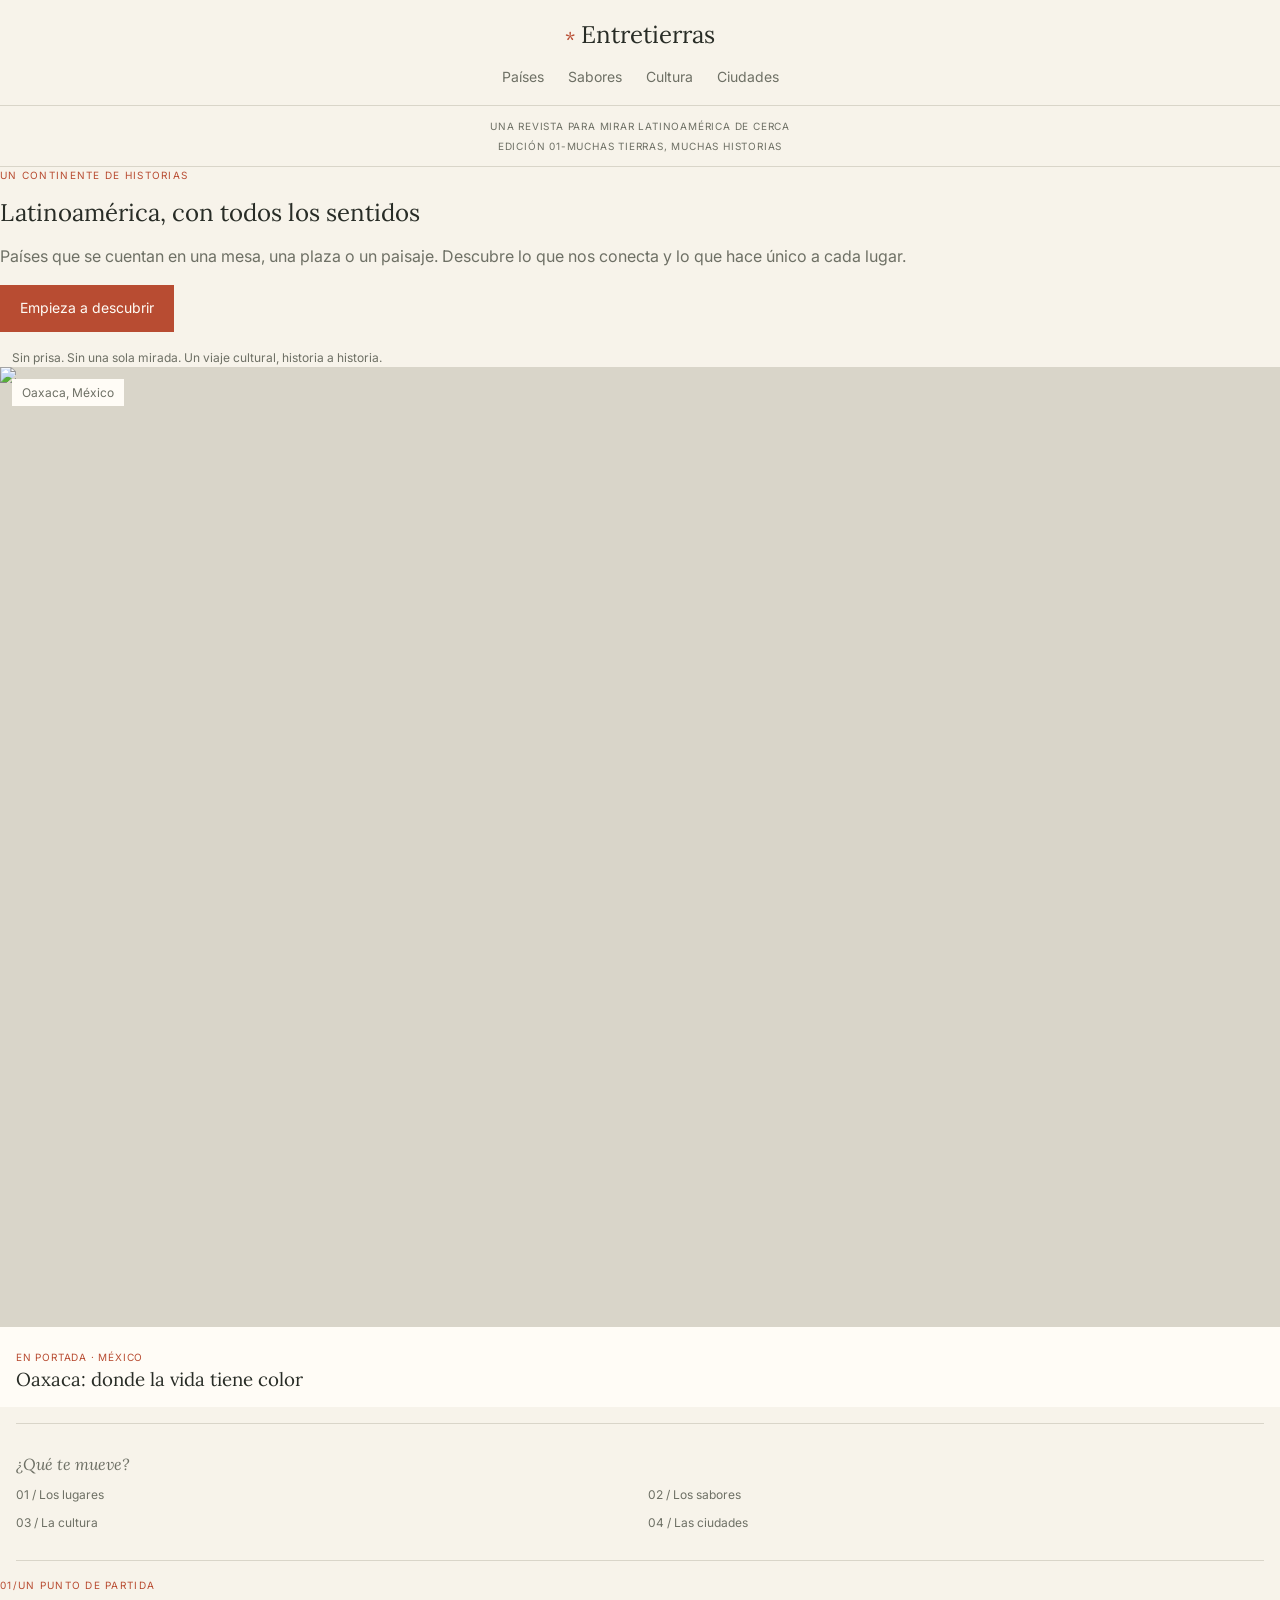
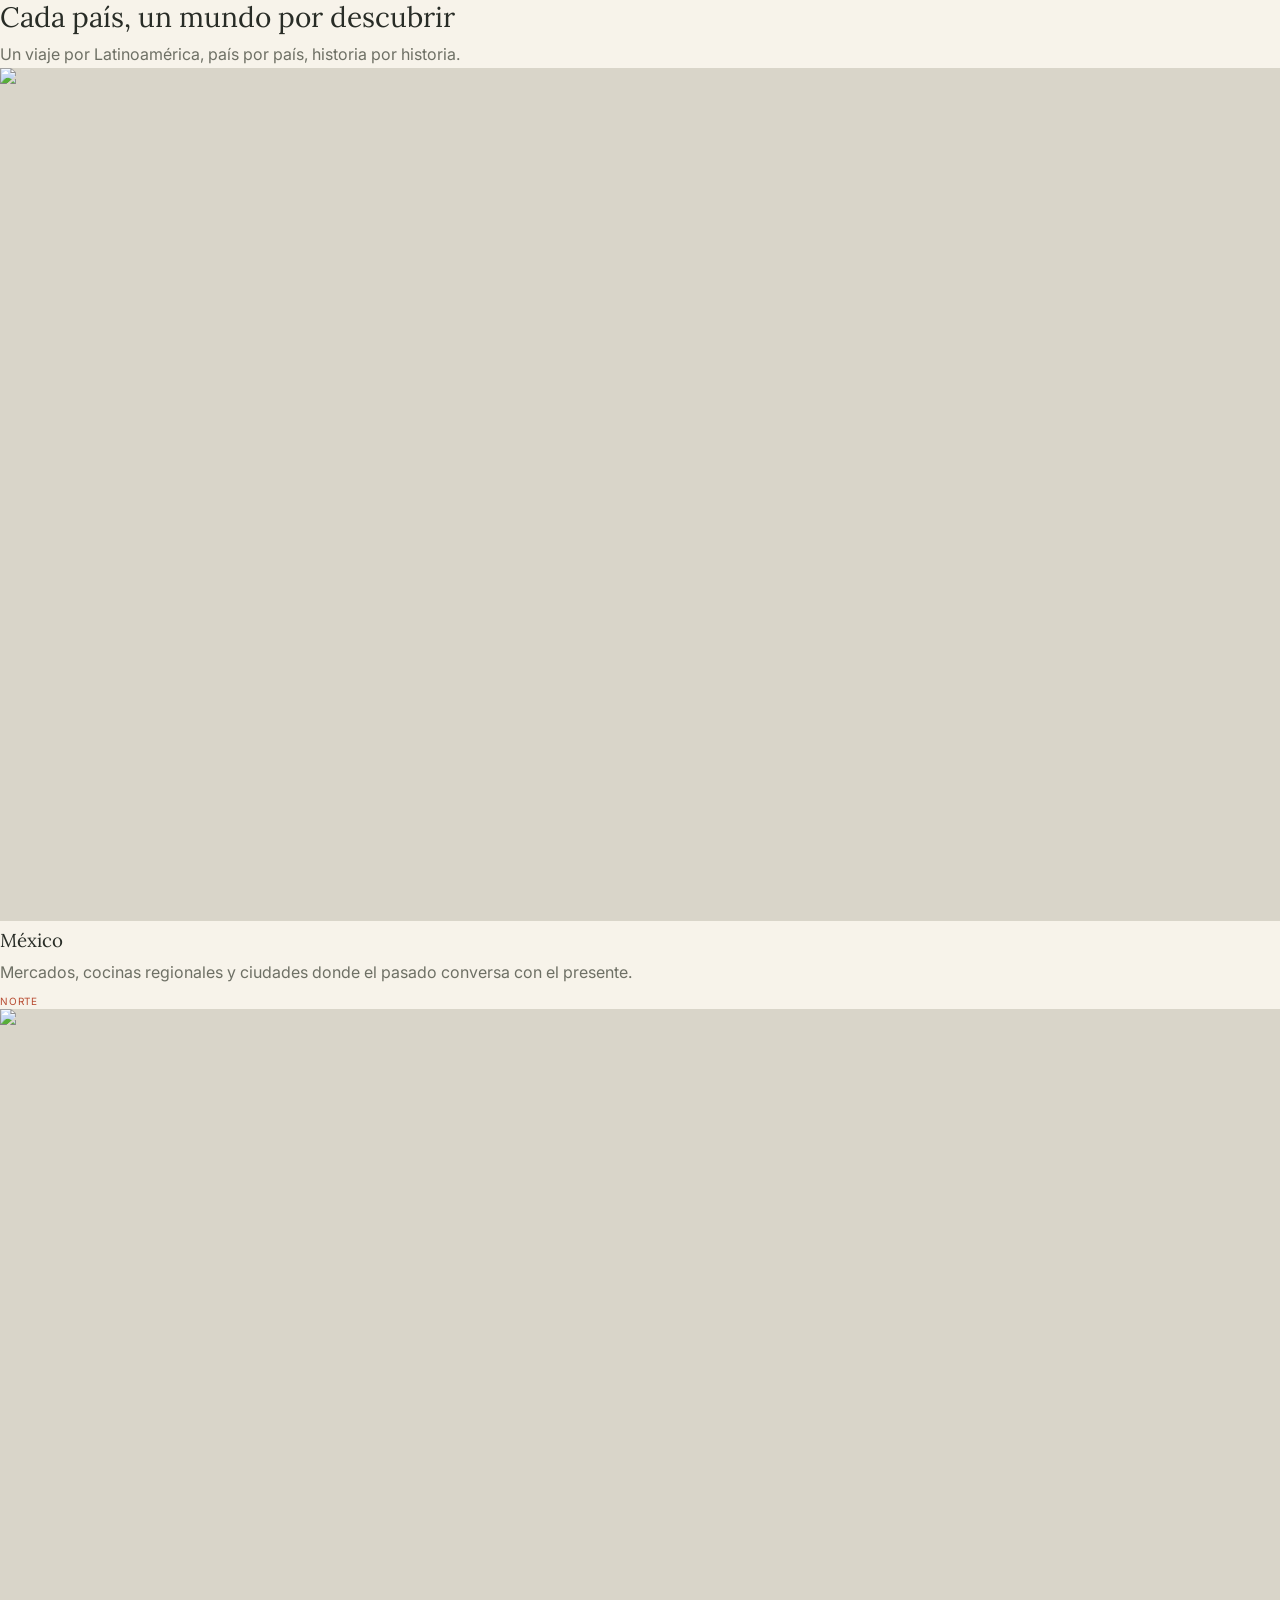
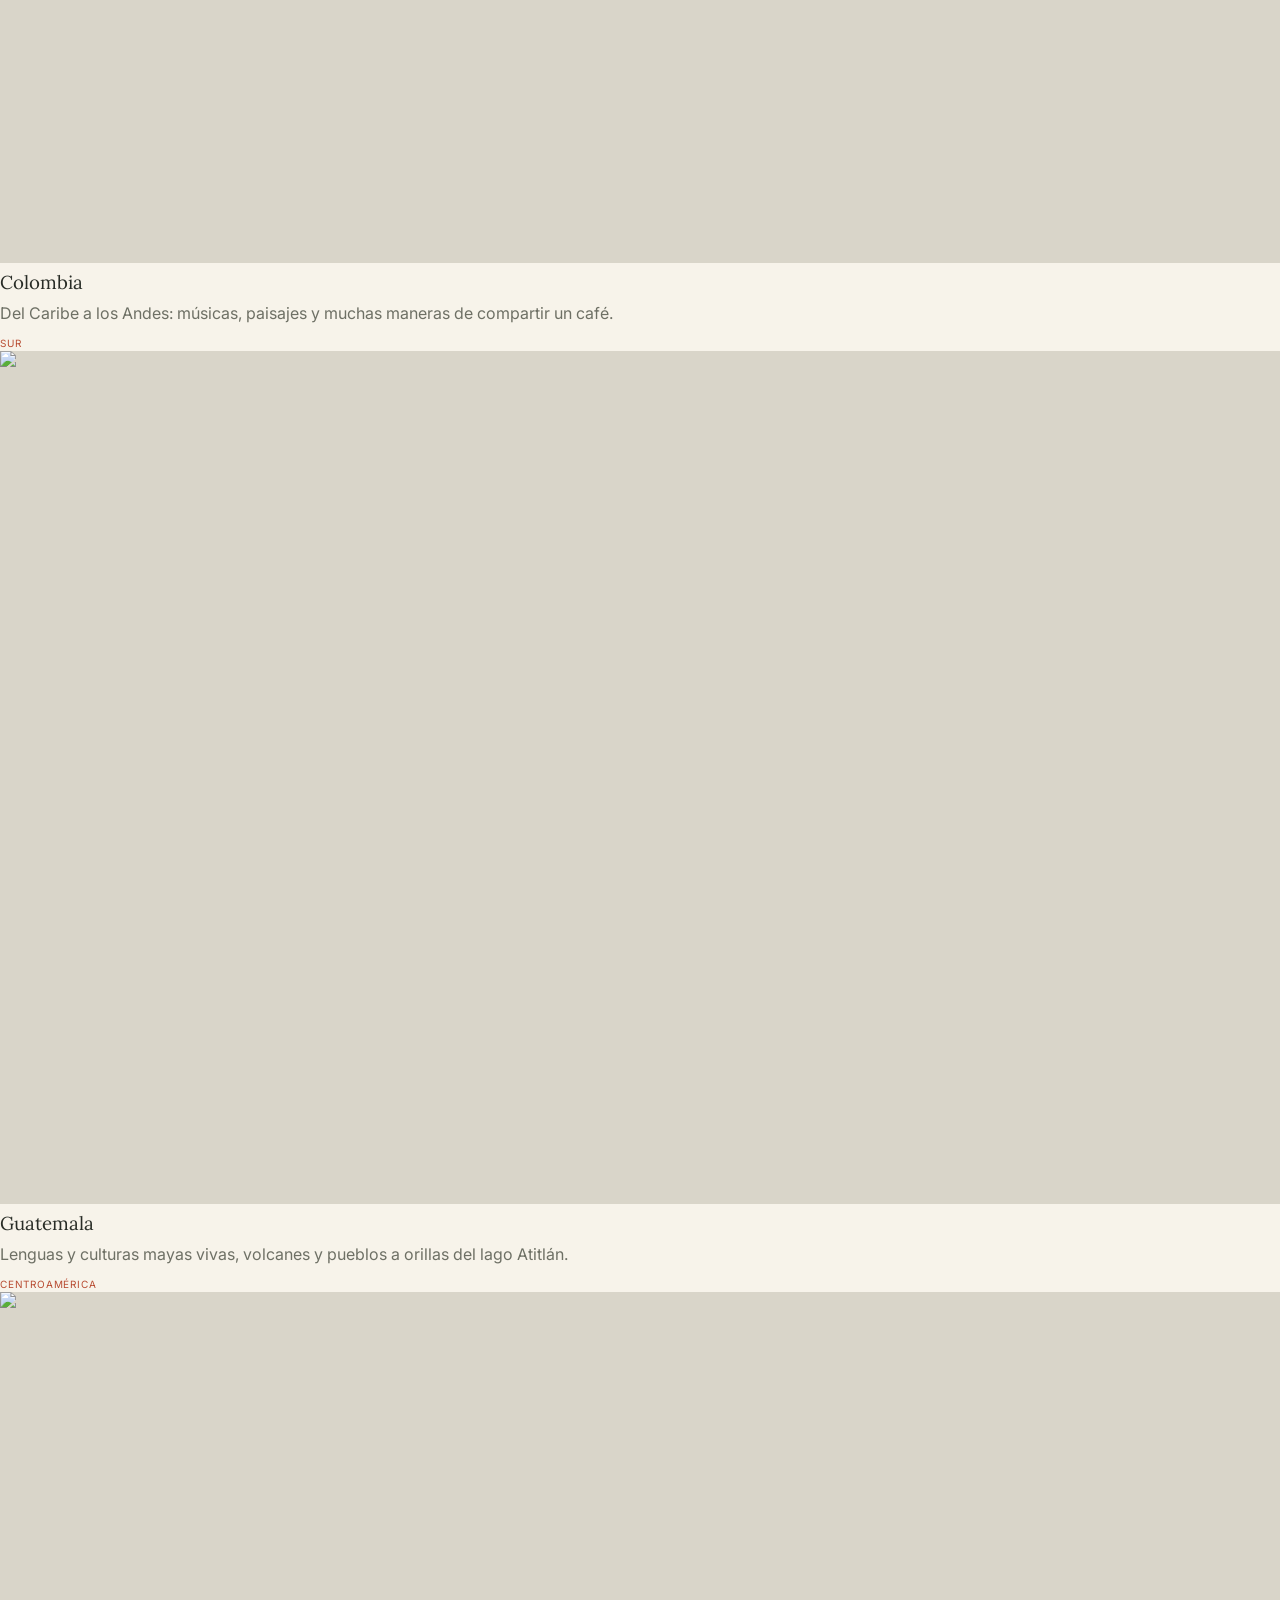
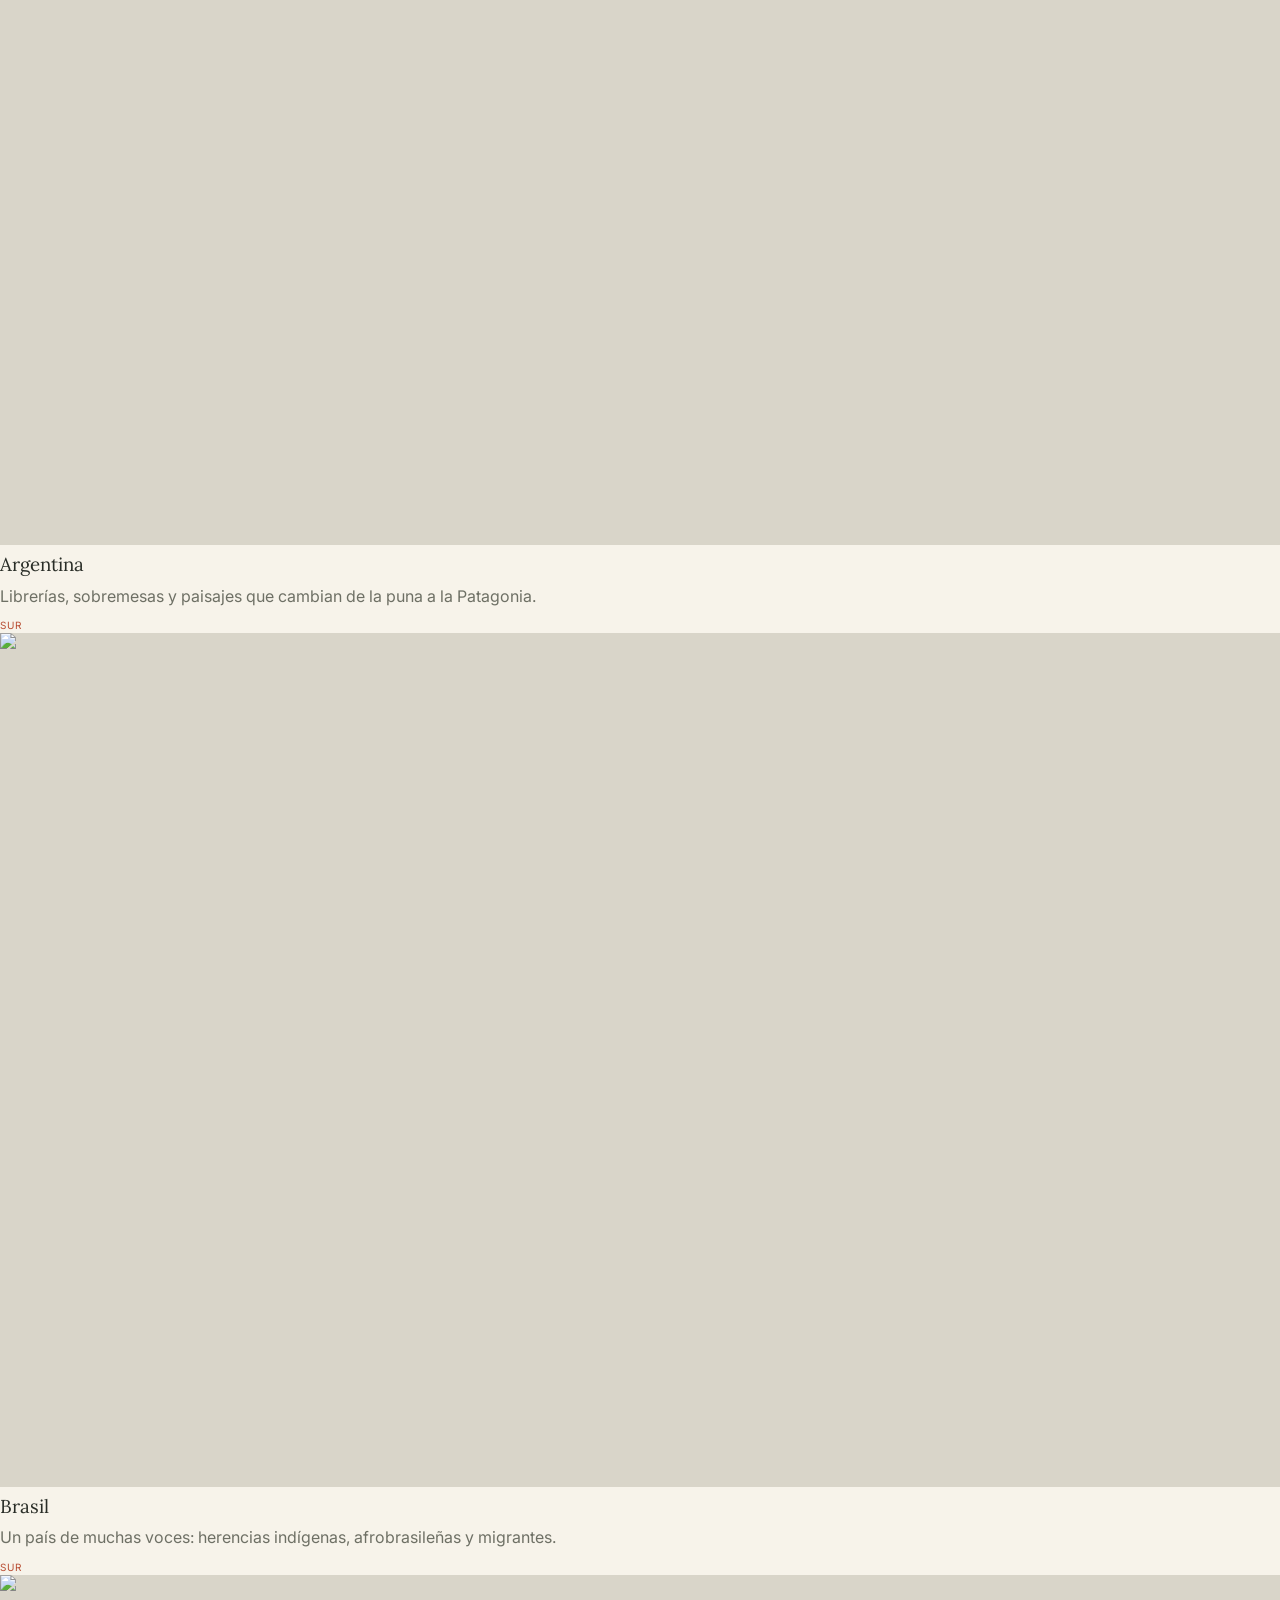
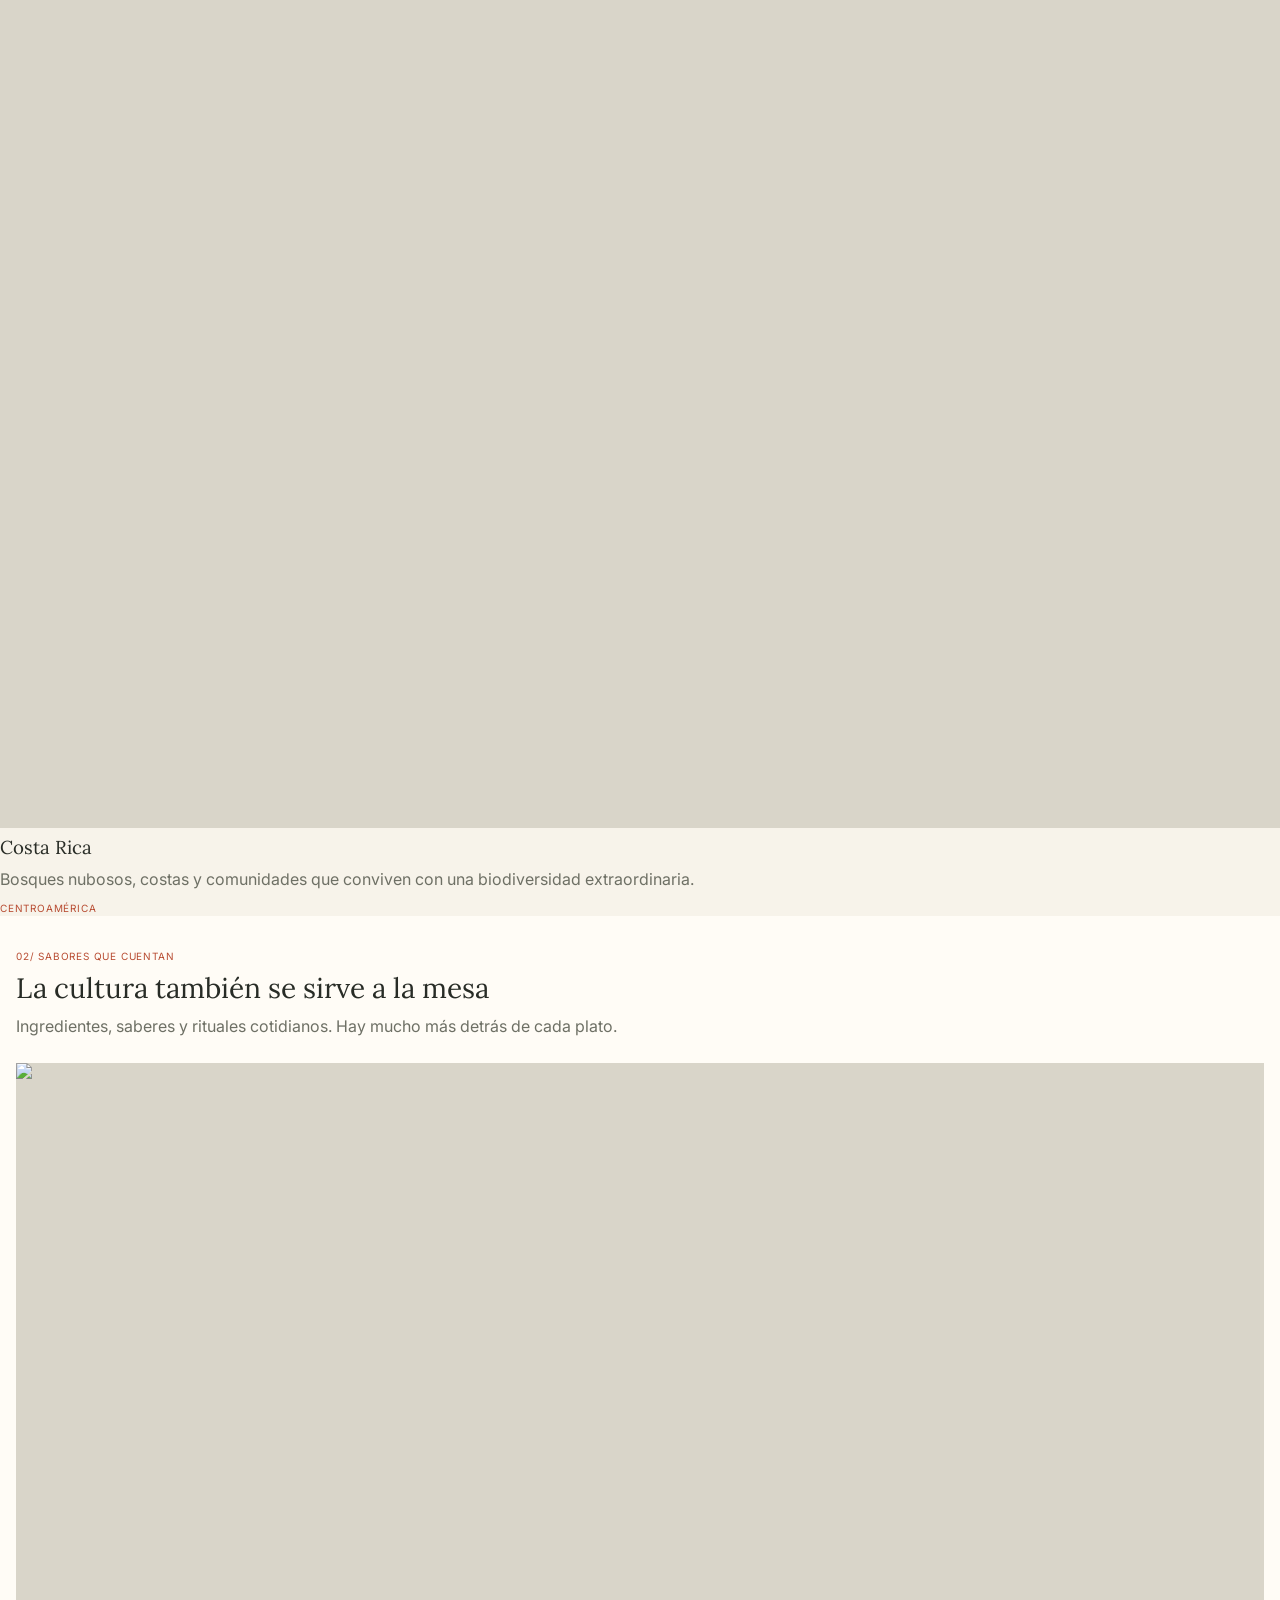
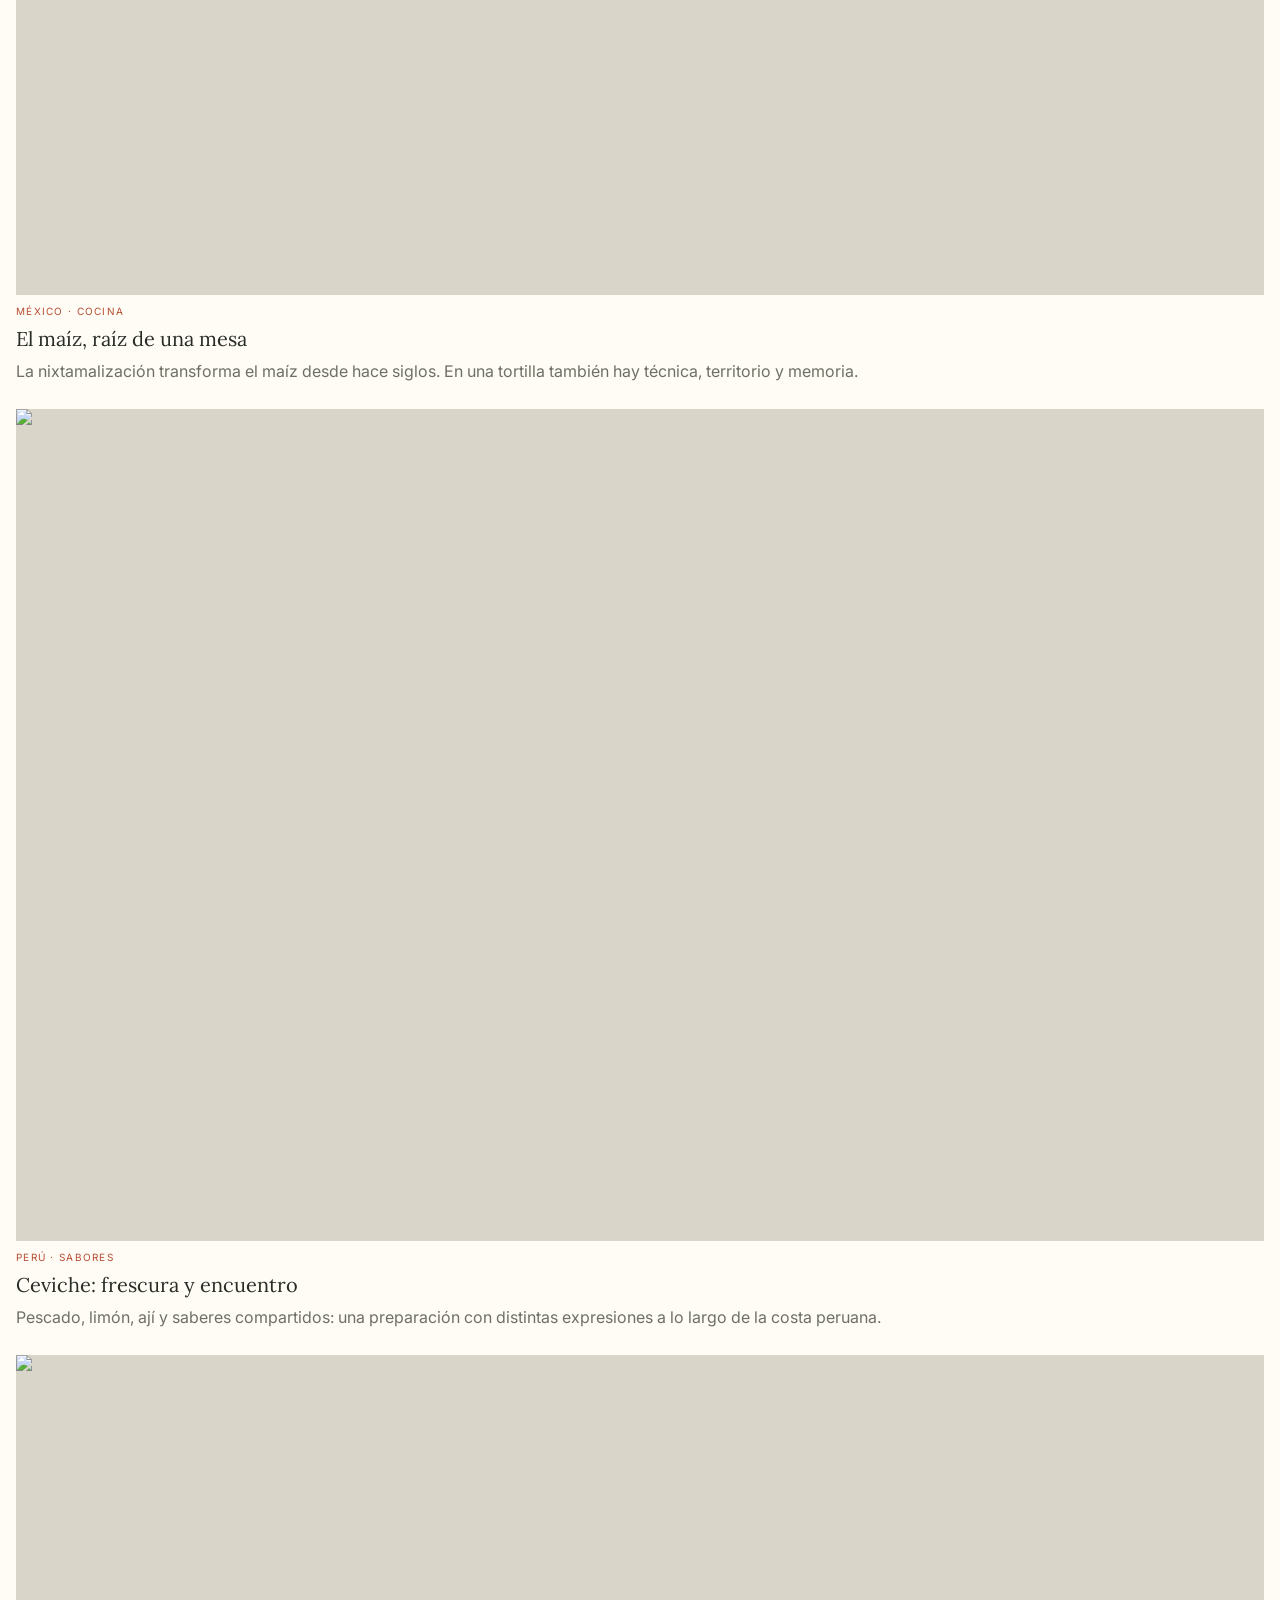
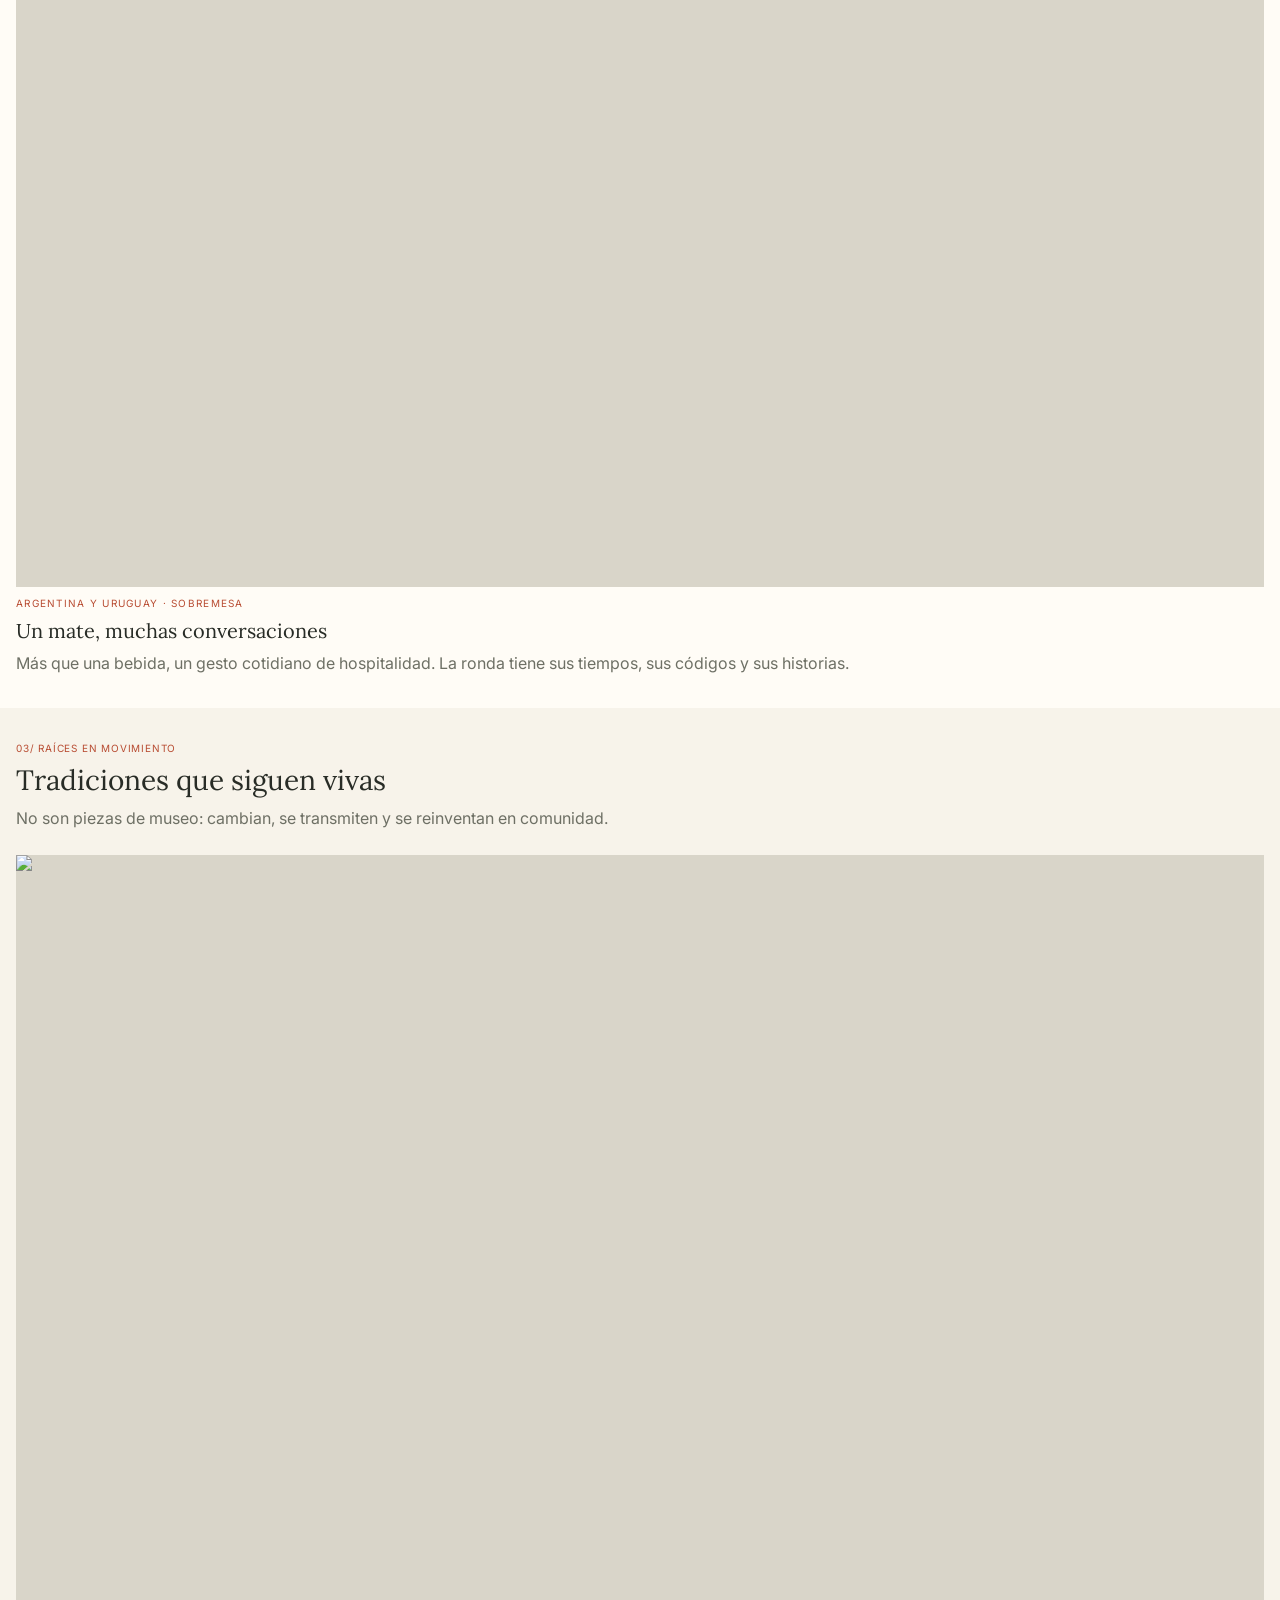
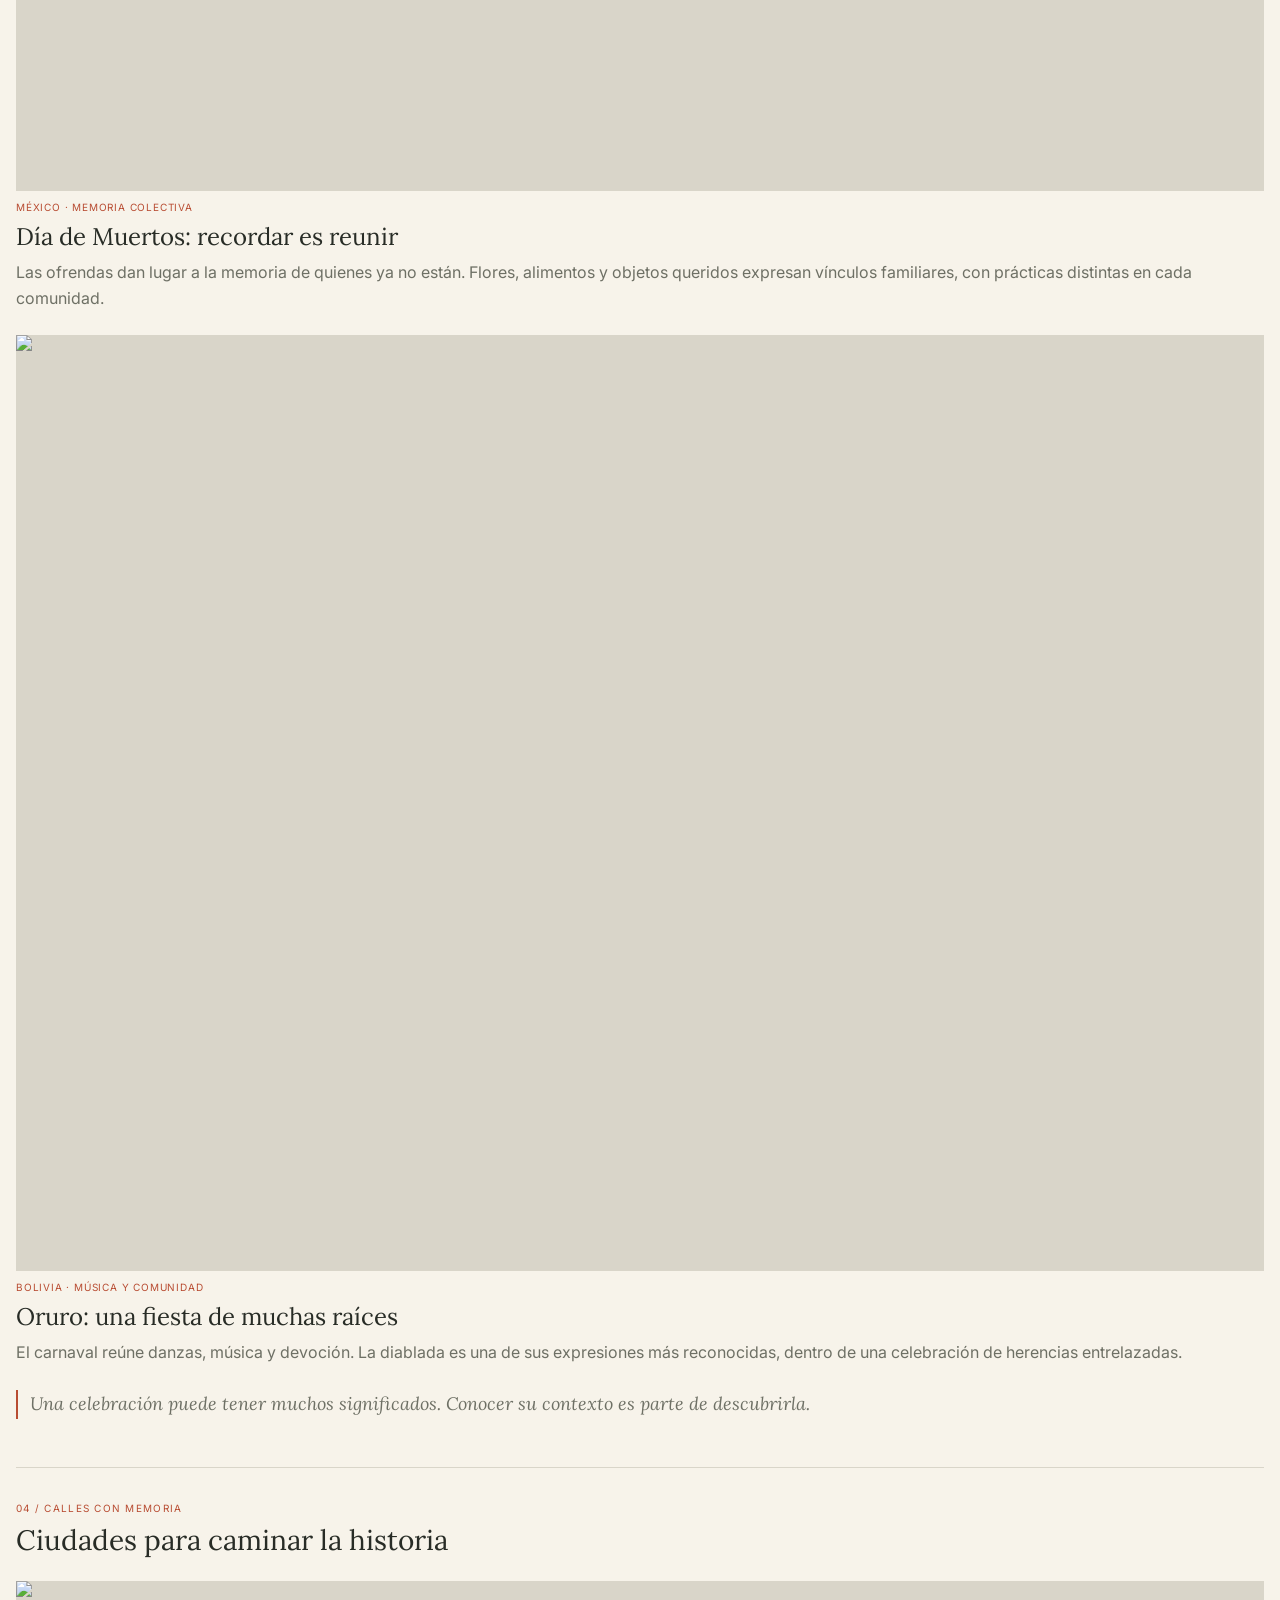
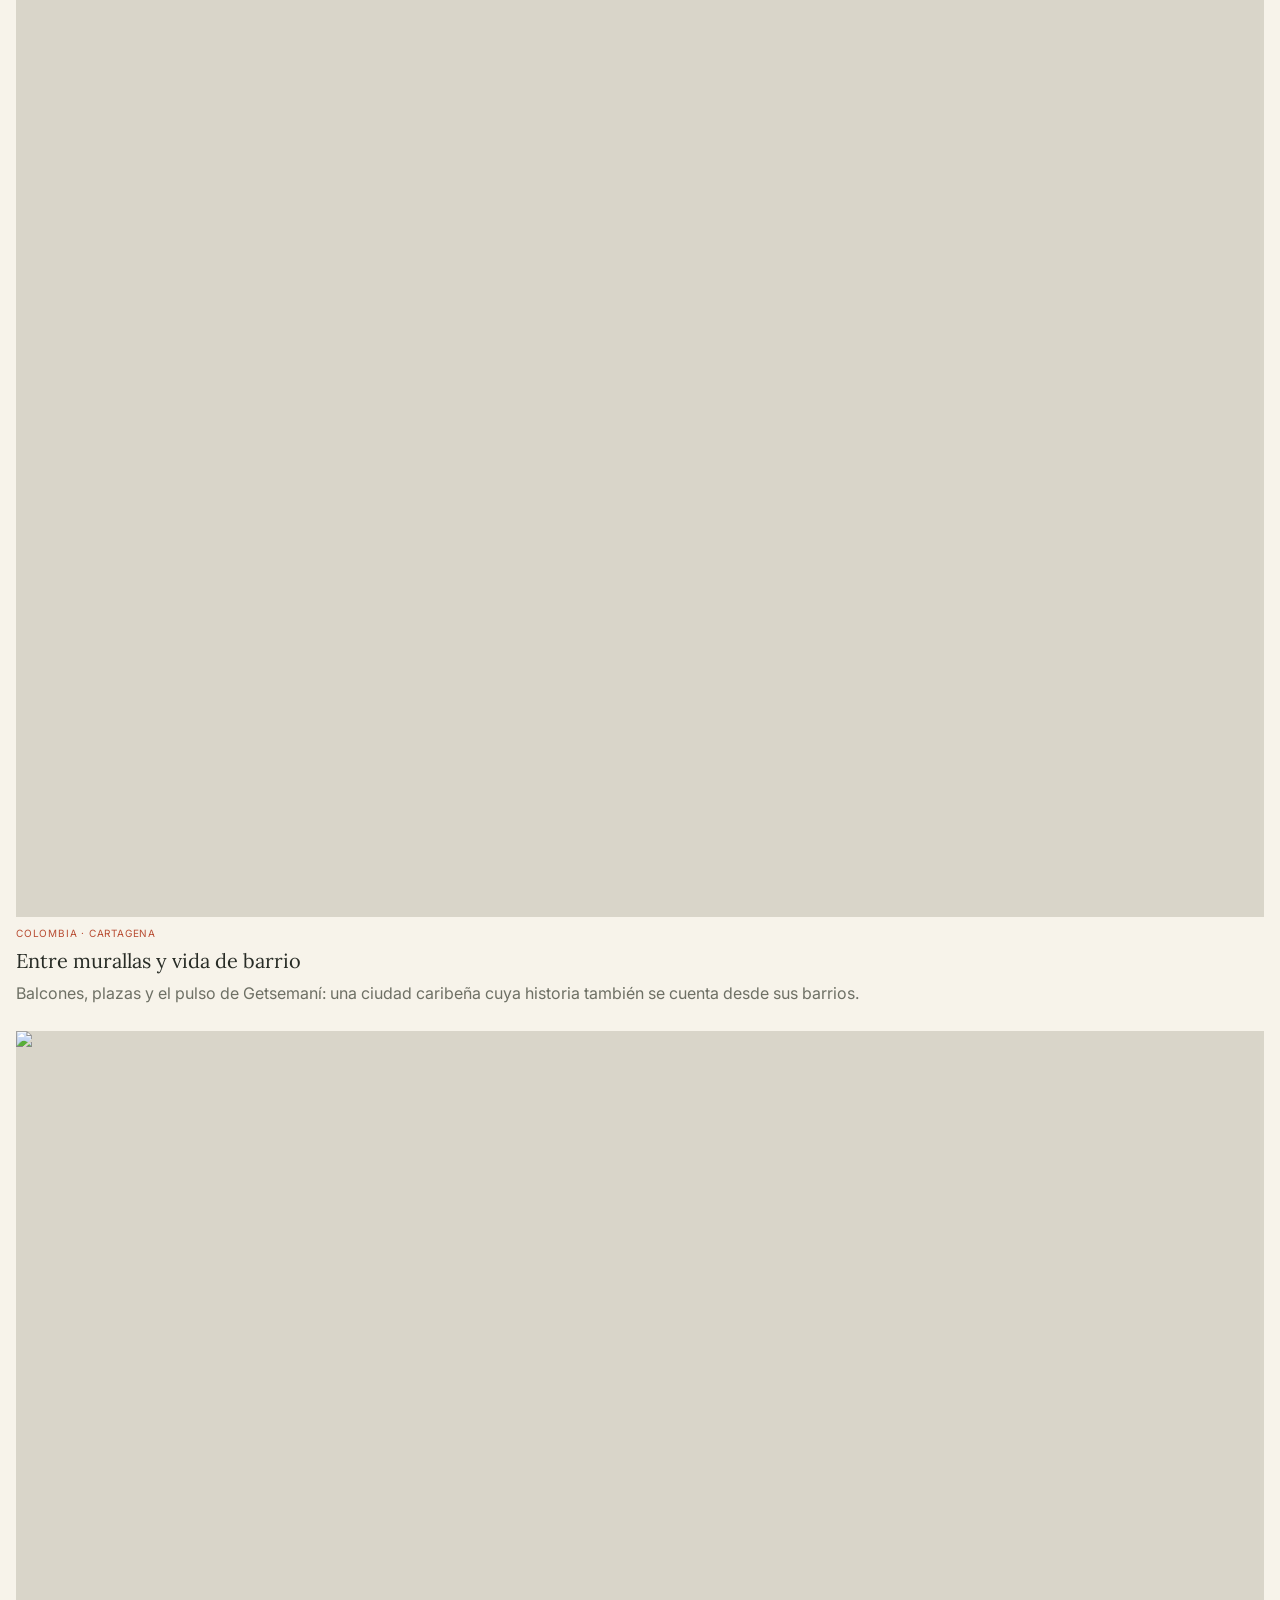
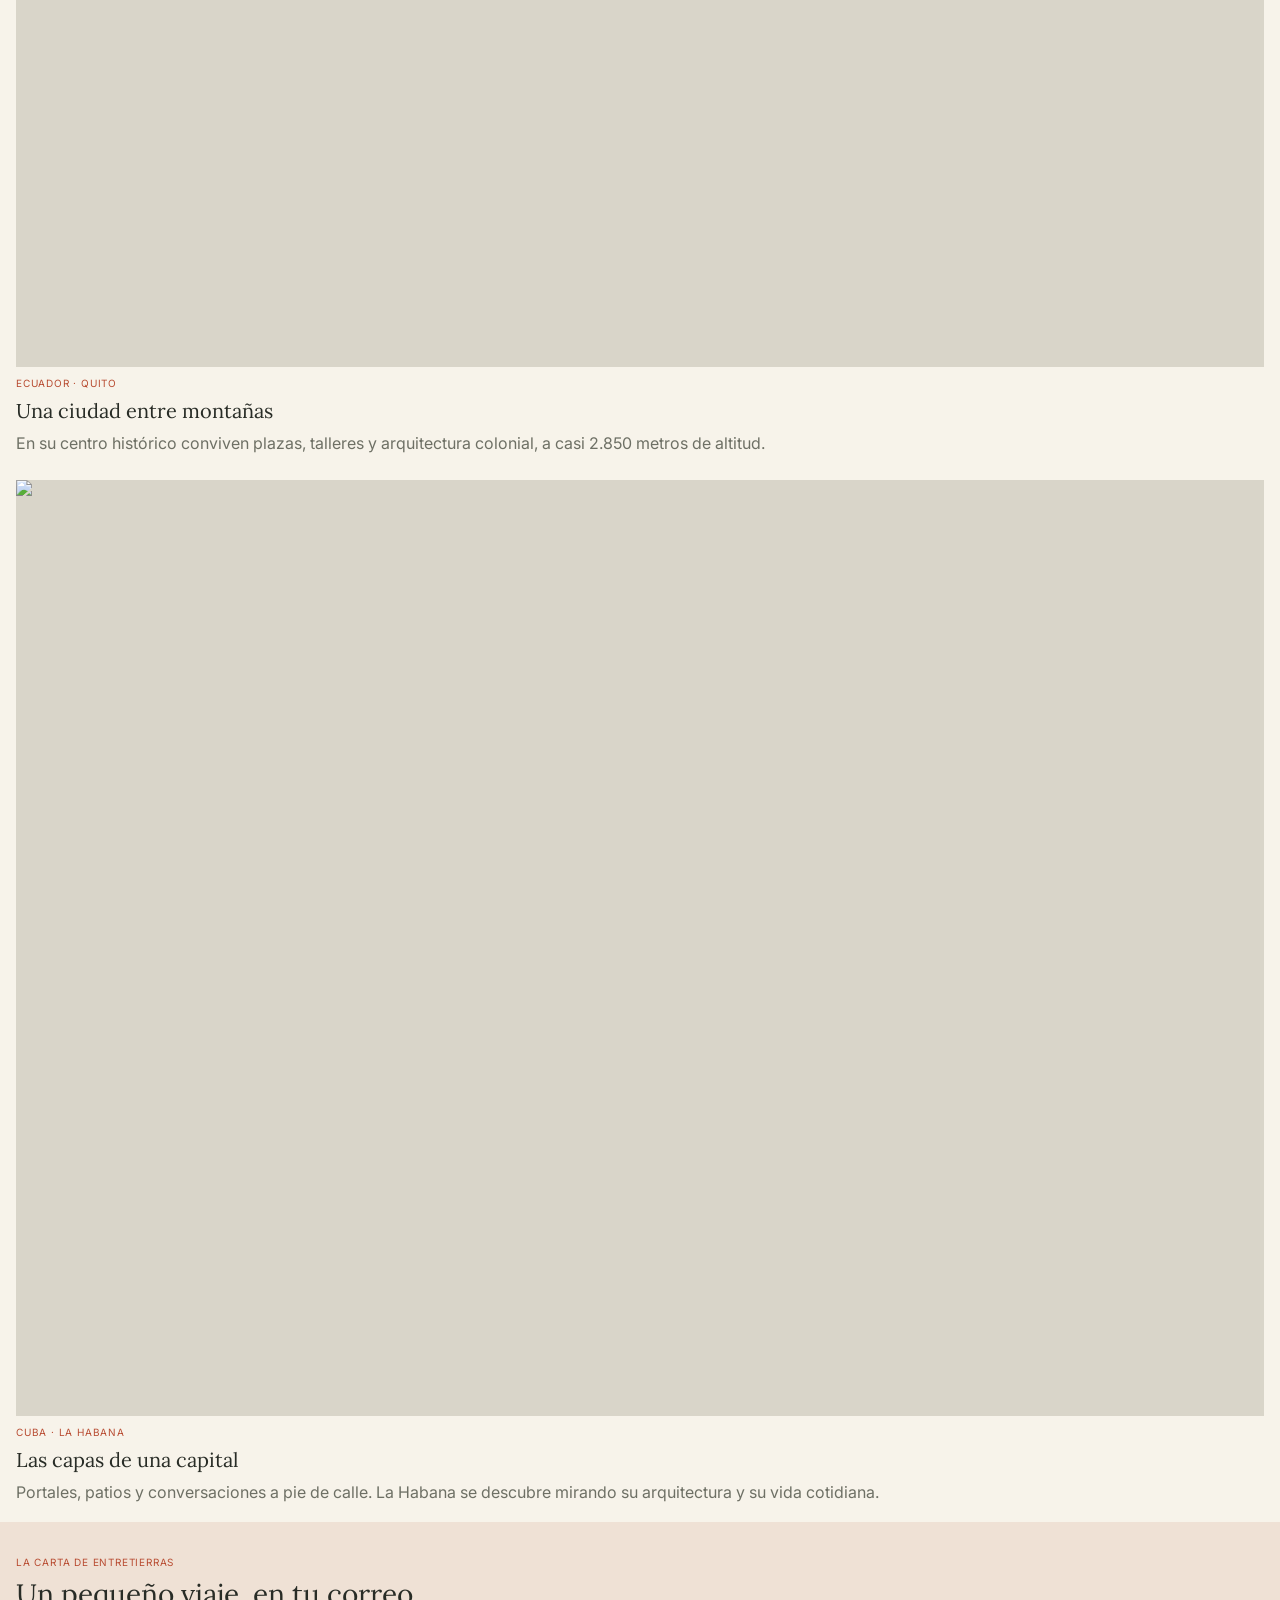
==== commit ad03bbd7: "Se aplico estilos al boton y al aviso del newsletter" ====
--- a/index.html
+++ b/index.html
@@ -240,10 +240,10 @@
                     <label for="correo">Tu correo electrónico</label>
                     <form>
                         <input type="email" name="correo" id="correo" placeholder="hola@correo.com">
-                        <button type="submit">Quiero la carta</button>
+                        <button type="submit" class="boton">Quiero la carta</button>
                         
                     </form>
-                    <p>Al suscribirte aceptas nuestra política de privacidad. Puedes darte de baja cuando quieras.</p>
+                    <p class="aviso-legal">Al suscribirte aceptas nuestra política de privacidad. Puedes darte de baja cuando quieras.</p>
                 </div>
             </section>
 
--- a/css/layout.css
+++ b/css/layout.css
@@ -320,4 +320,56 @@
 }
 .tarjeta-ciudad h3 {
   font-size: 1.25rem;
+}
+/* === Newsletter === */
+.seccion-suscripcion{
+    display: flex;
+    flex-direction: column;
+    gap: 1.5rem;
+    padding: 2rem 1rem;
+    background: var(--color-fondo-newsletter);
+}
+.introduccion-suscripcion{
+    display: flex;
+    flex-direction: column;
+    gap:0.5rem;
+}
+.introduccion-suscripcion span {
+    font-size: 0.625rem;
+    letter-spacing: 0.08em;
+    color: var(--color-terracota);
+}
+.introduccion-suscripcion h2 {
+    font-size: 1.75rem;
+}
+.formulario {
+    display: flex;
+    flex-direction: column;
+    gap: 0.75rem
+}
+.formulario form{
+    display: flex;
+    flex-direction: column;
+    gap:0.5rem
+}
+.formulario label {
+    font-size: 0.75rem;
+    font-weight: 500;
+    color: var(--color-titulos);
+}
+.formulario input {
+  width: 100%;
+  padding: 0.75rem;
+  border: 1px solid var(--color-fondo-secciones);
+  background: var(--color-fondo-alt);
+  font-family: inherit;
+  font-size: 1rem;
+}
+button.boton{
+    border: none;
+    font-family: inherit;
+    cursor: pointer;
+}
+.aviso-legal {
+    font-size: 0.75rem;
 }
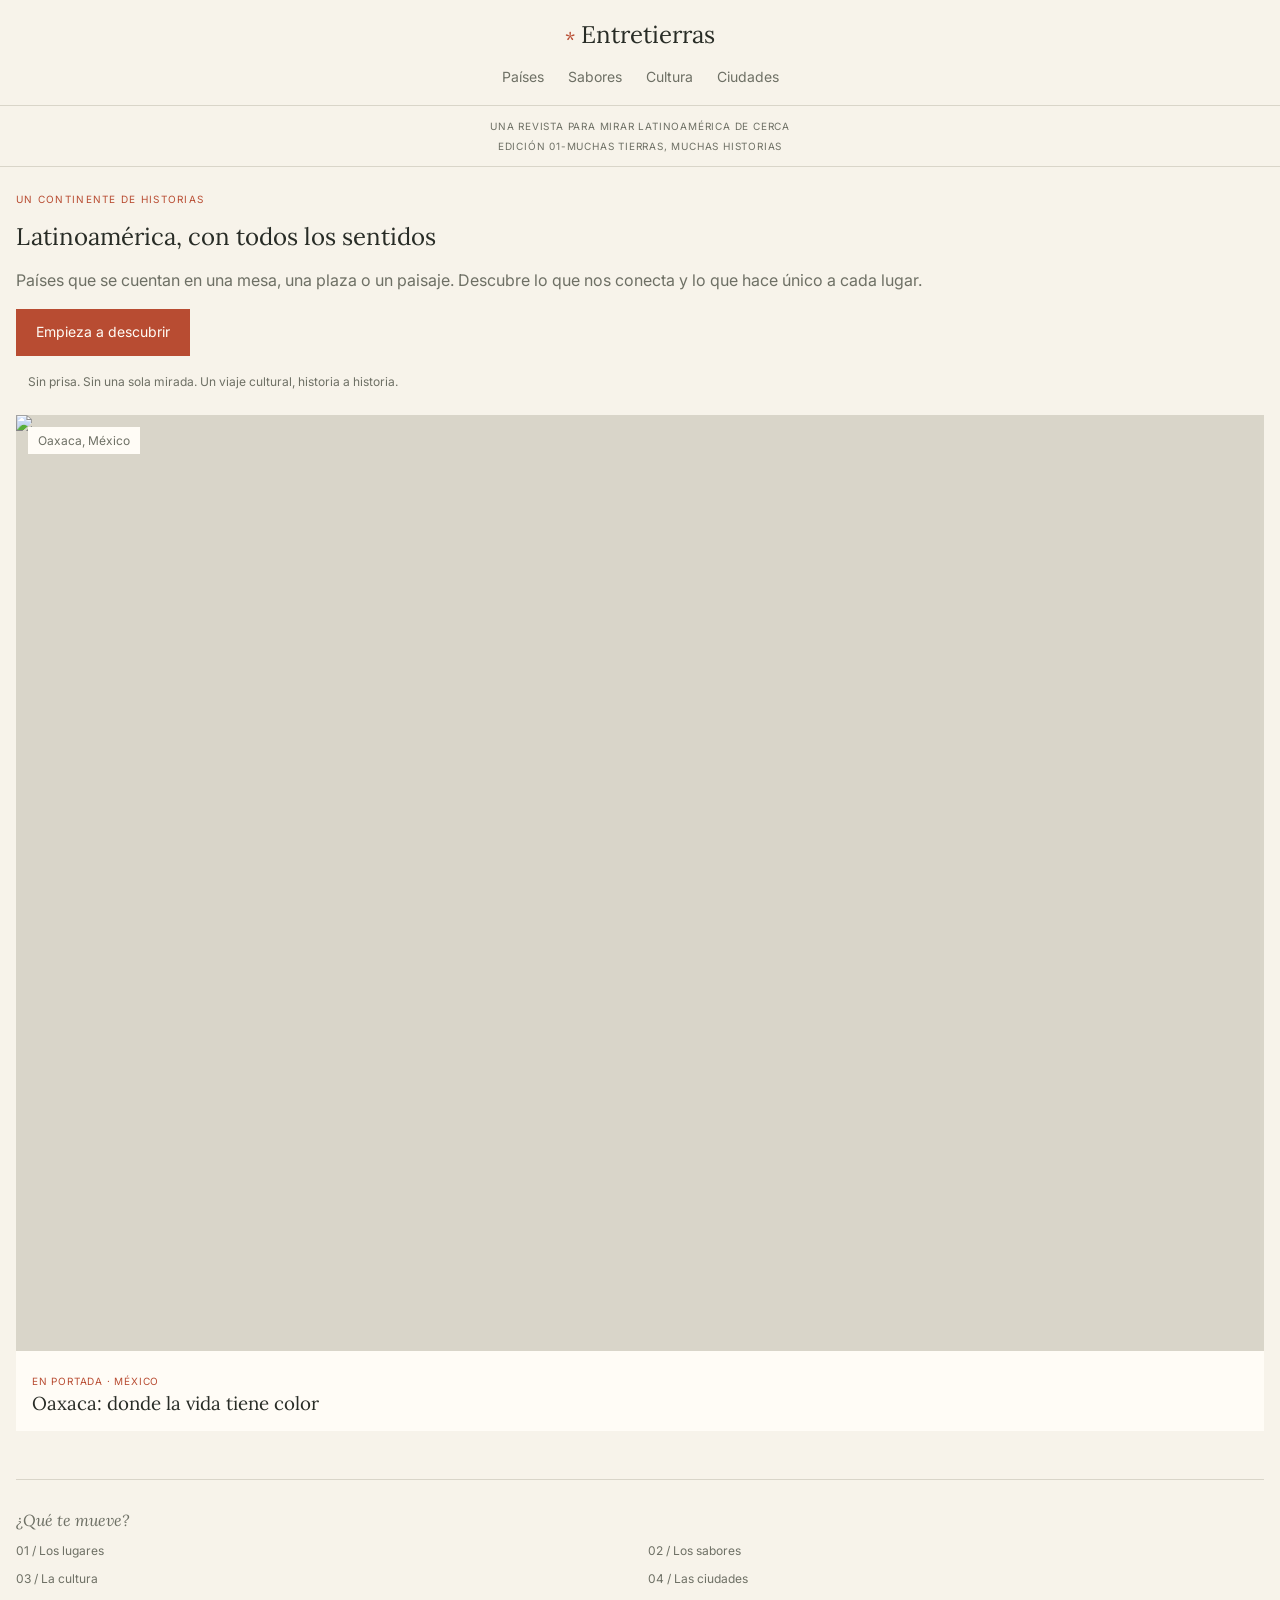
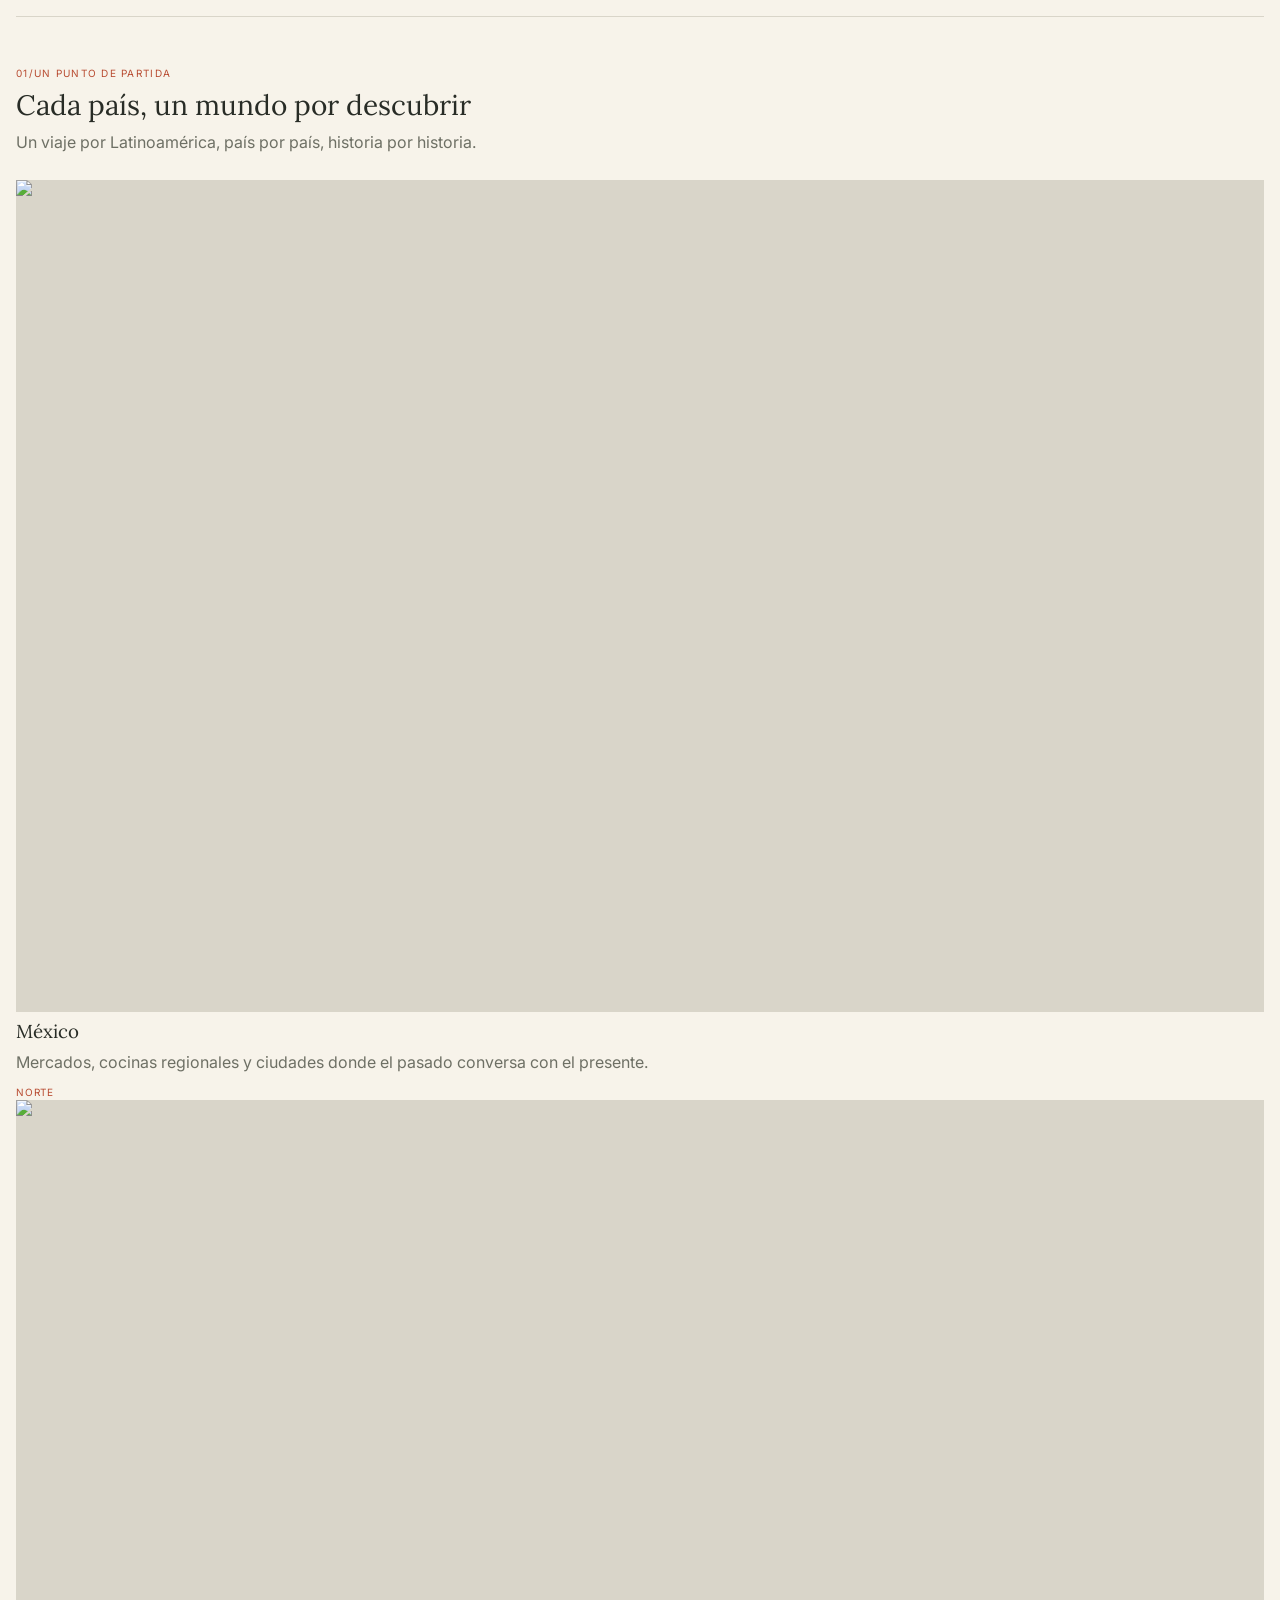
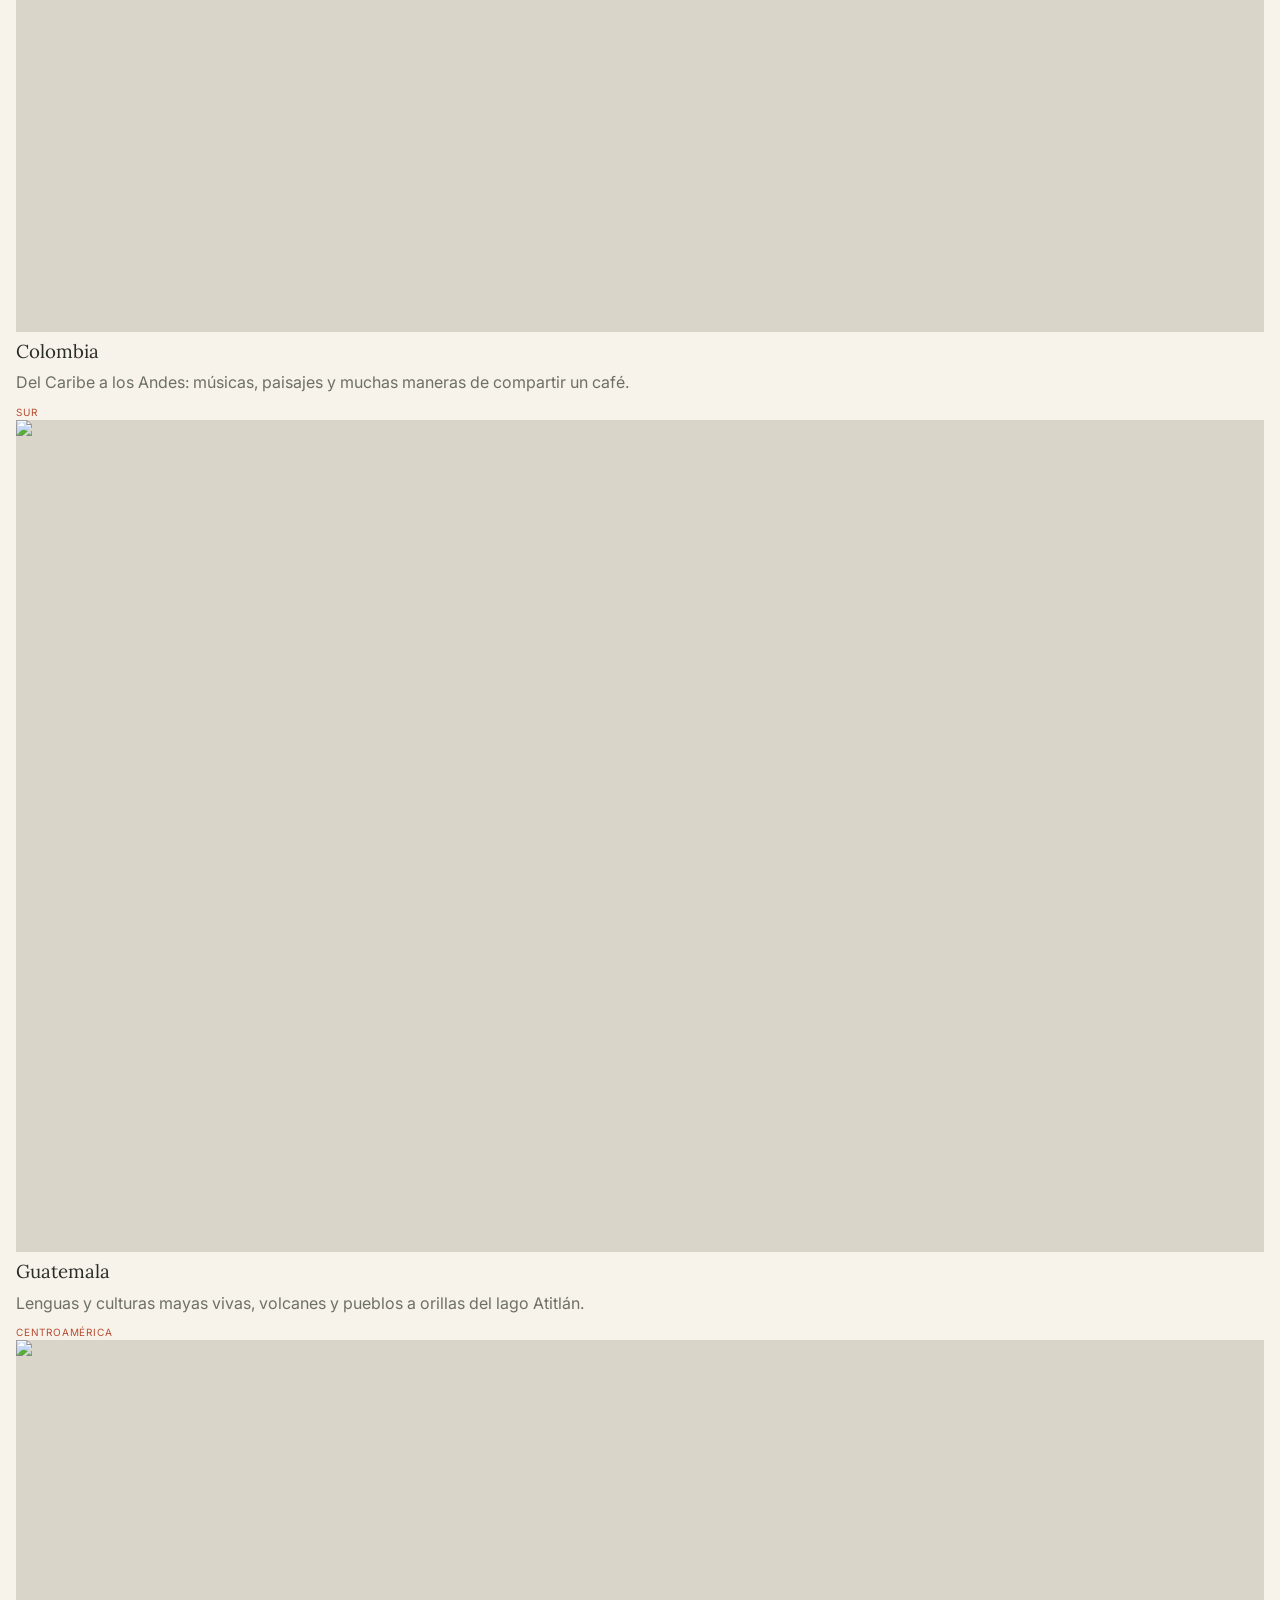
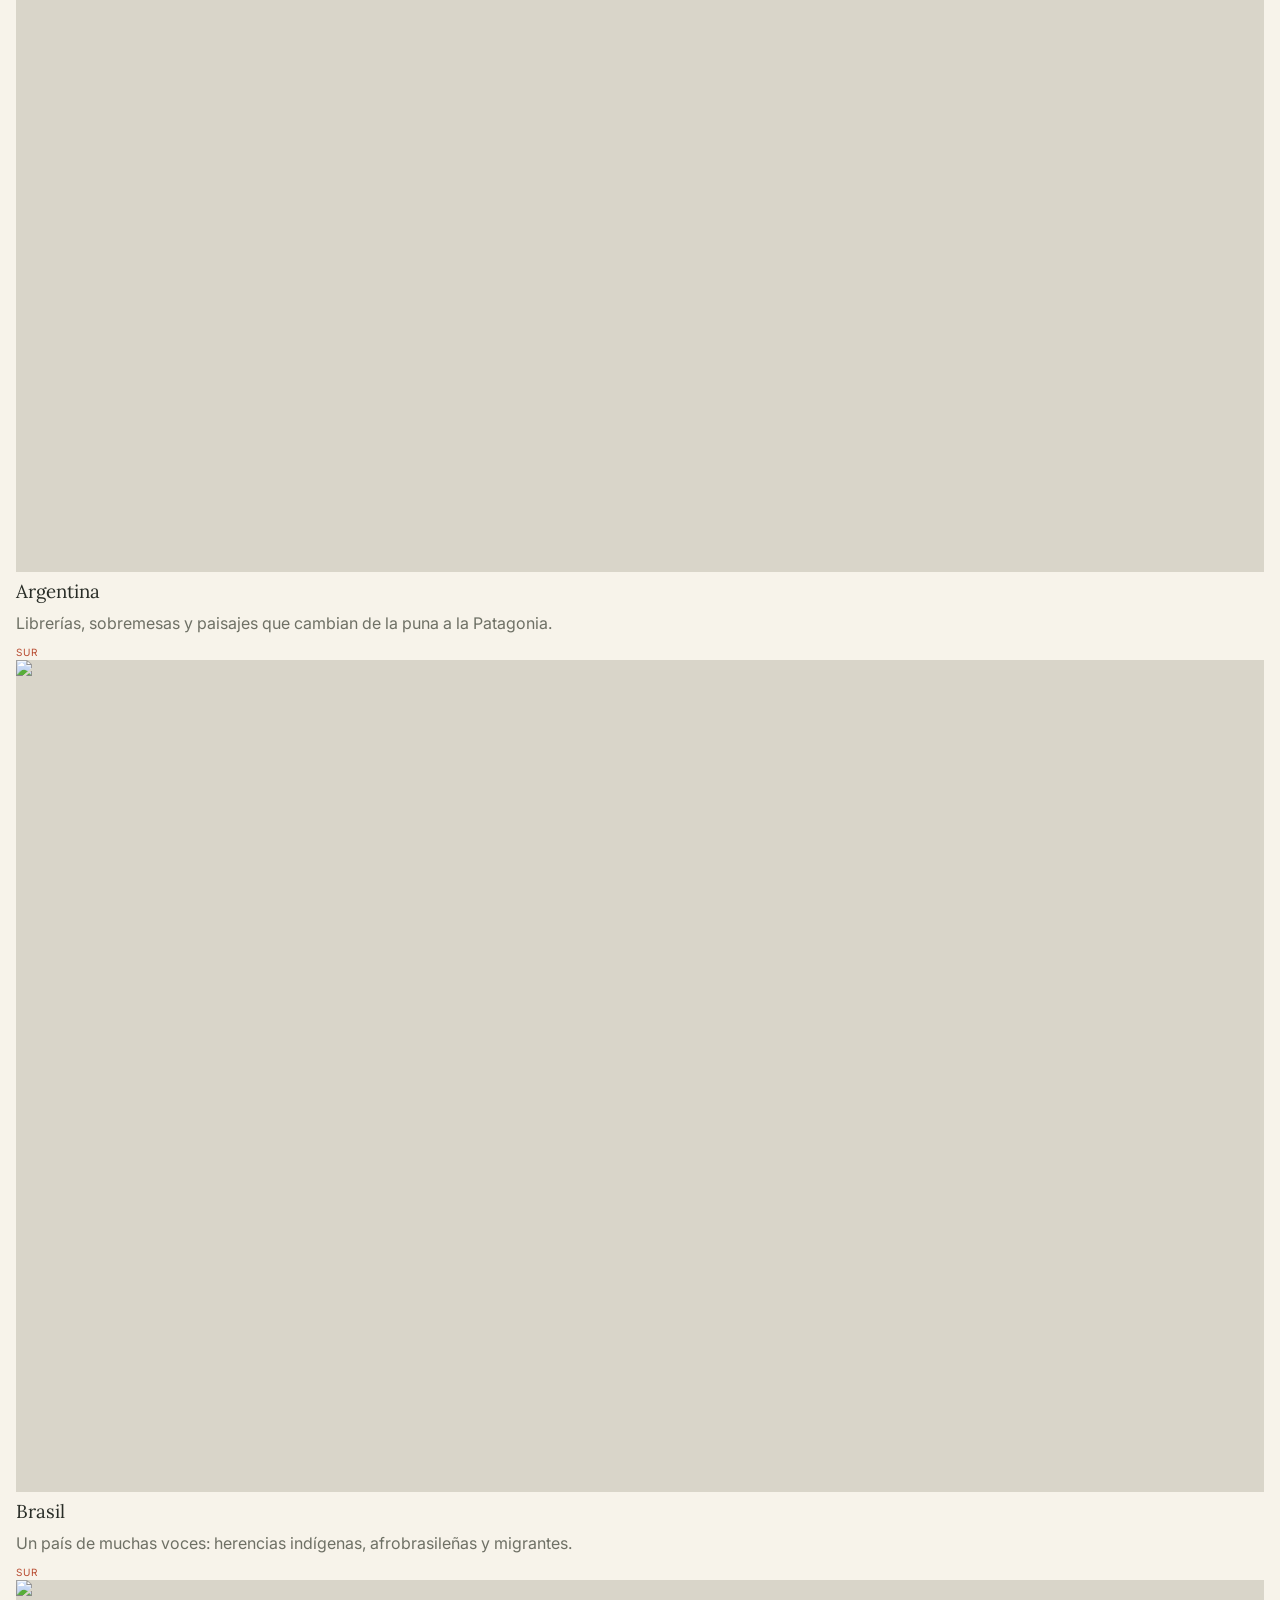
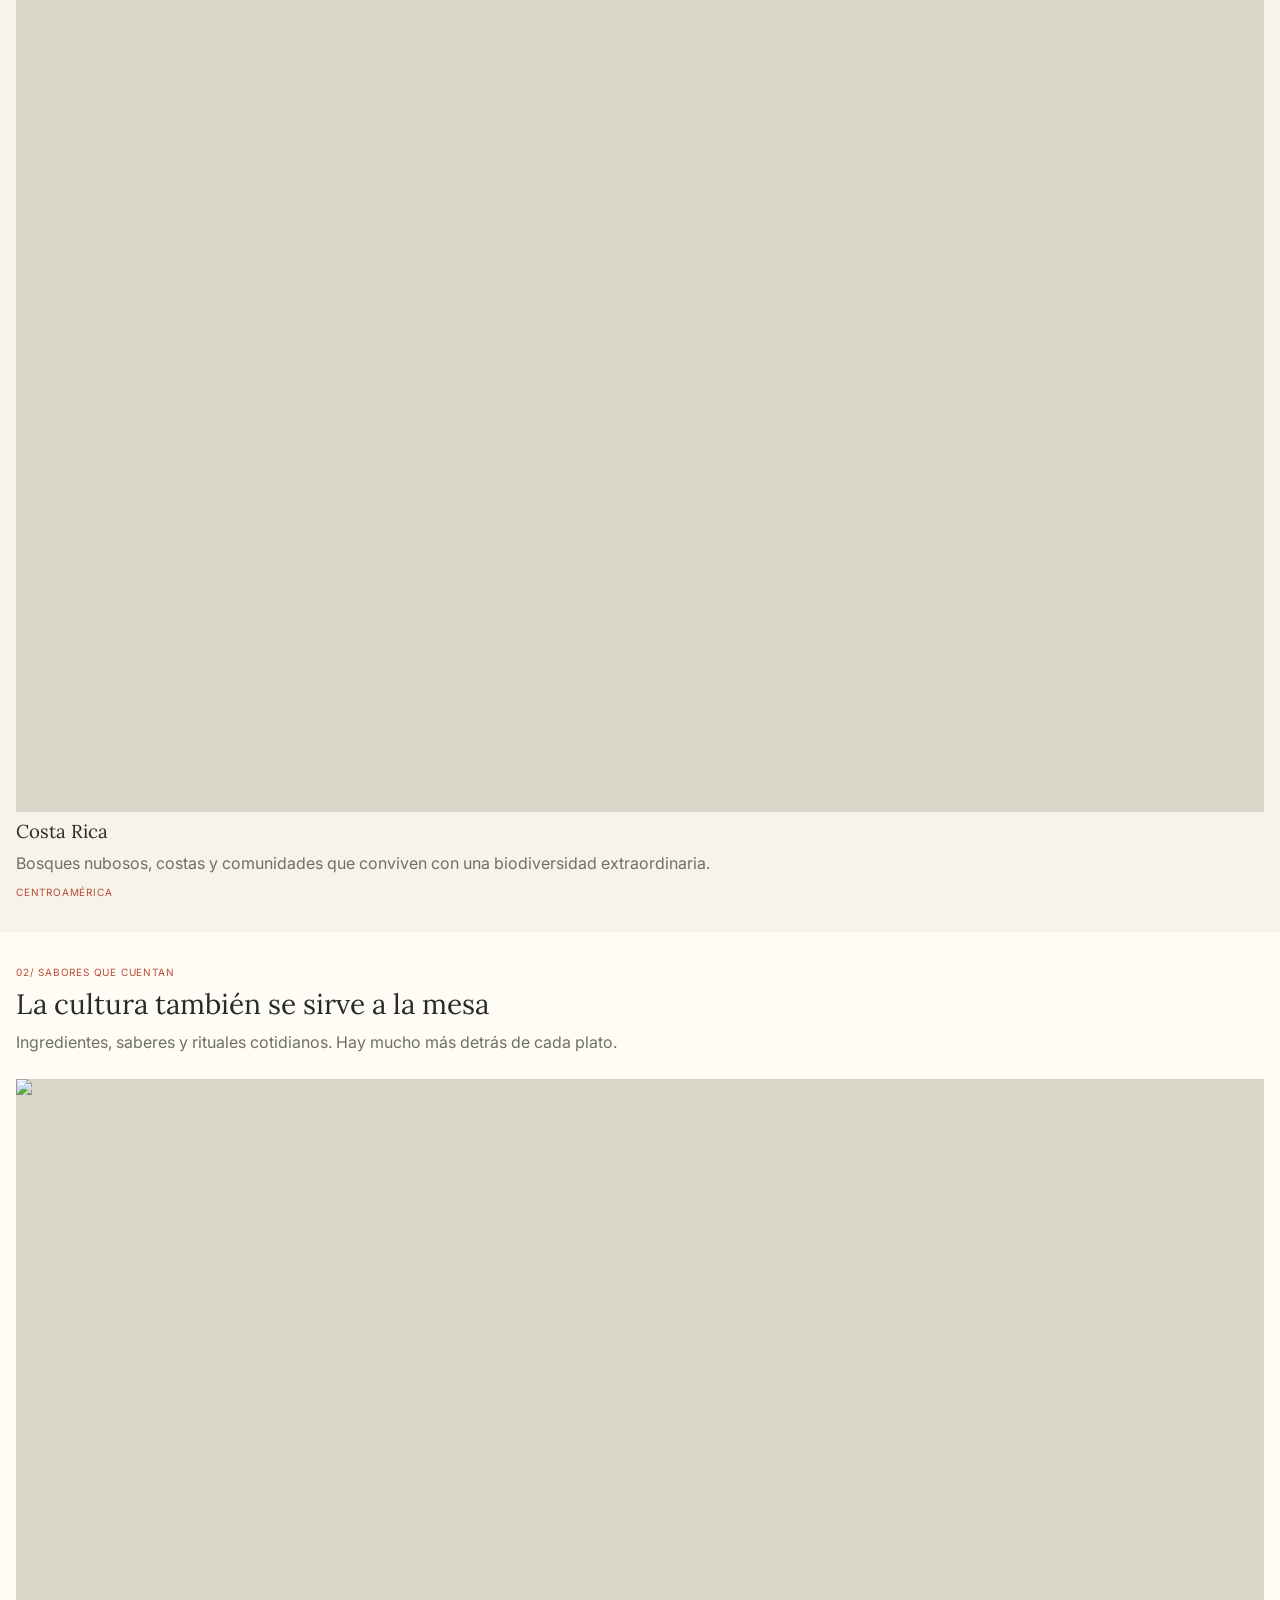
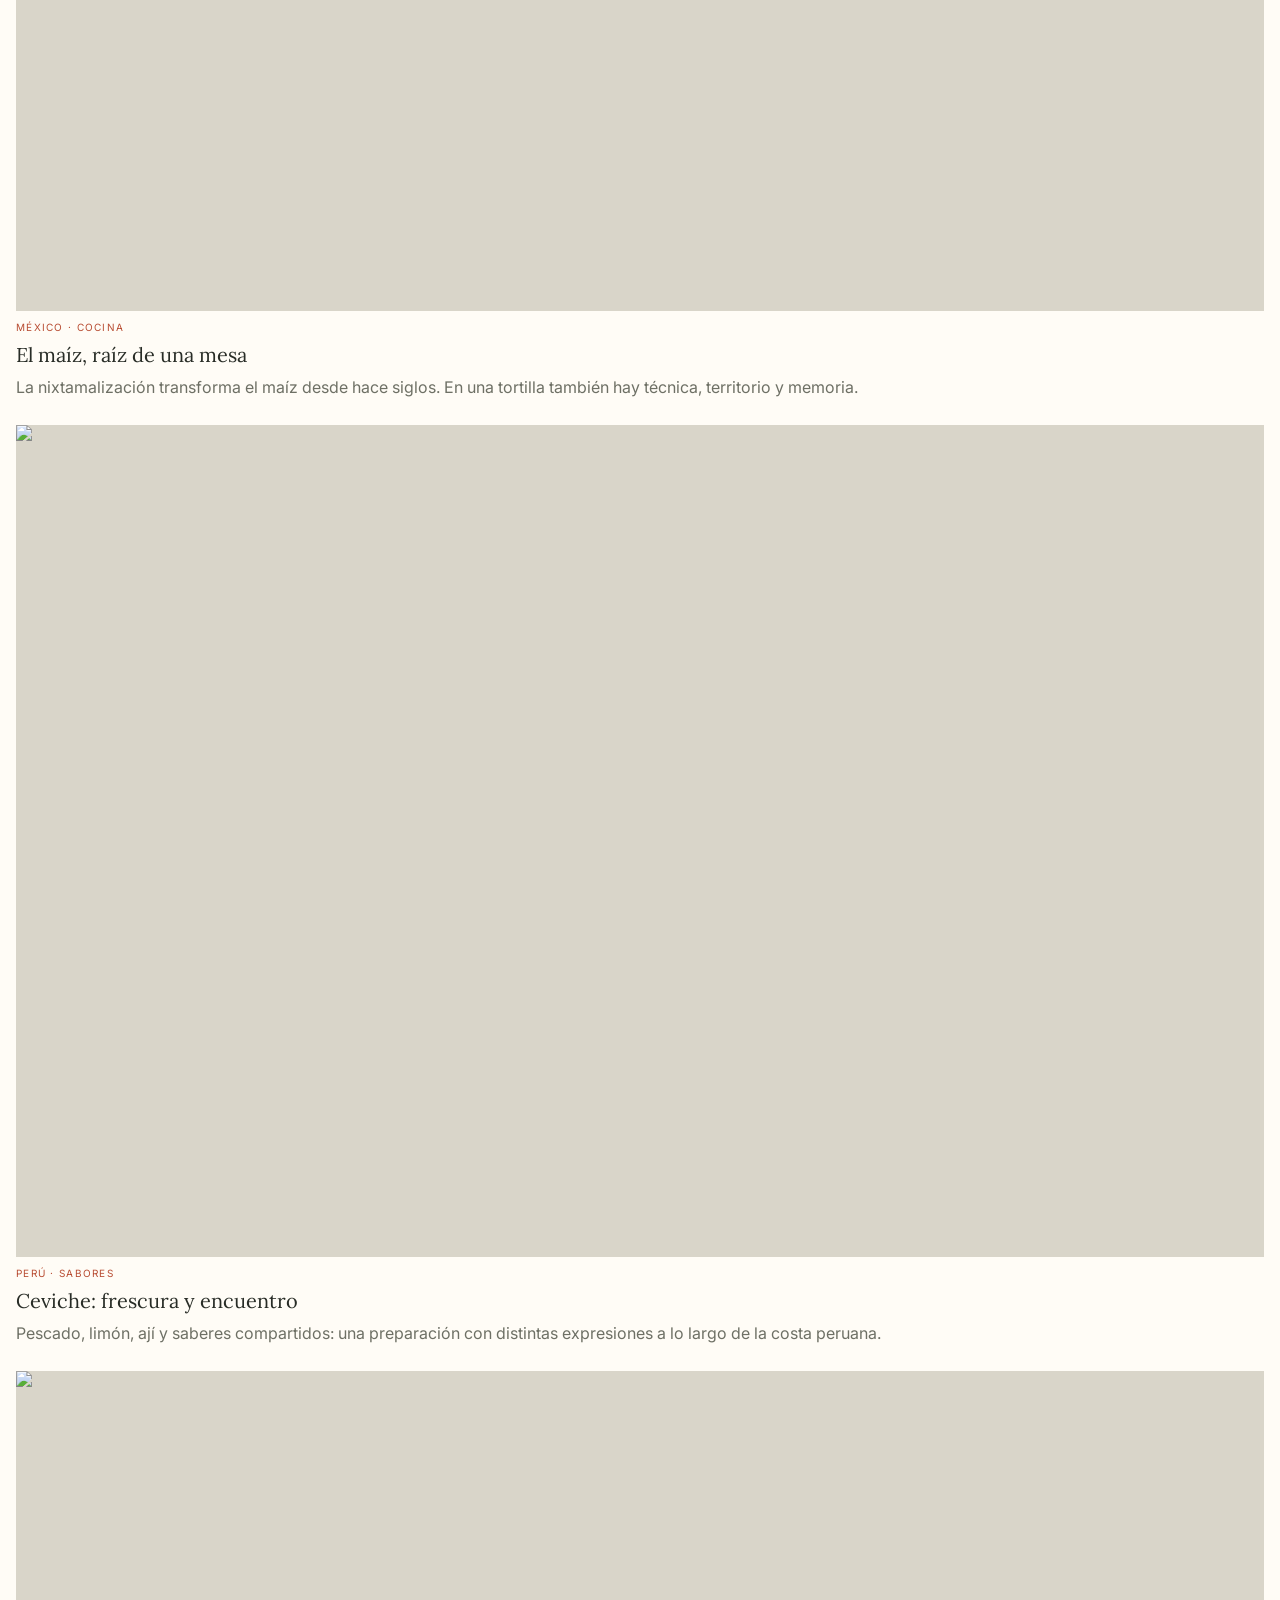
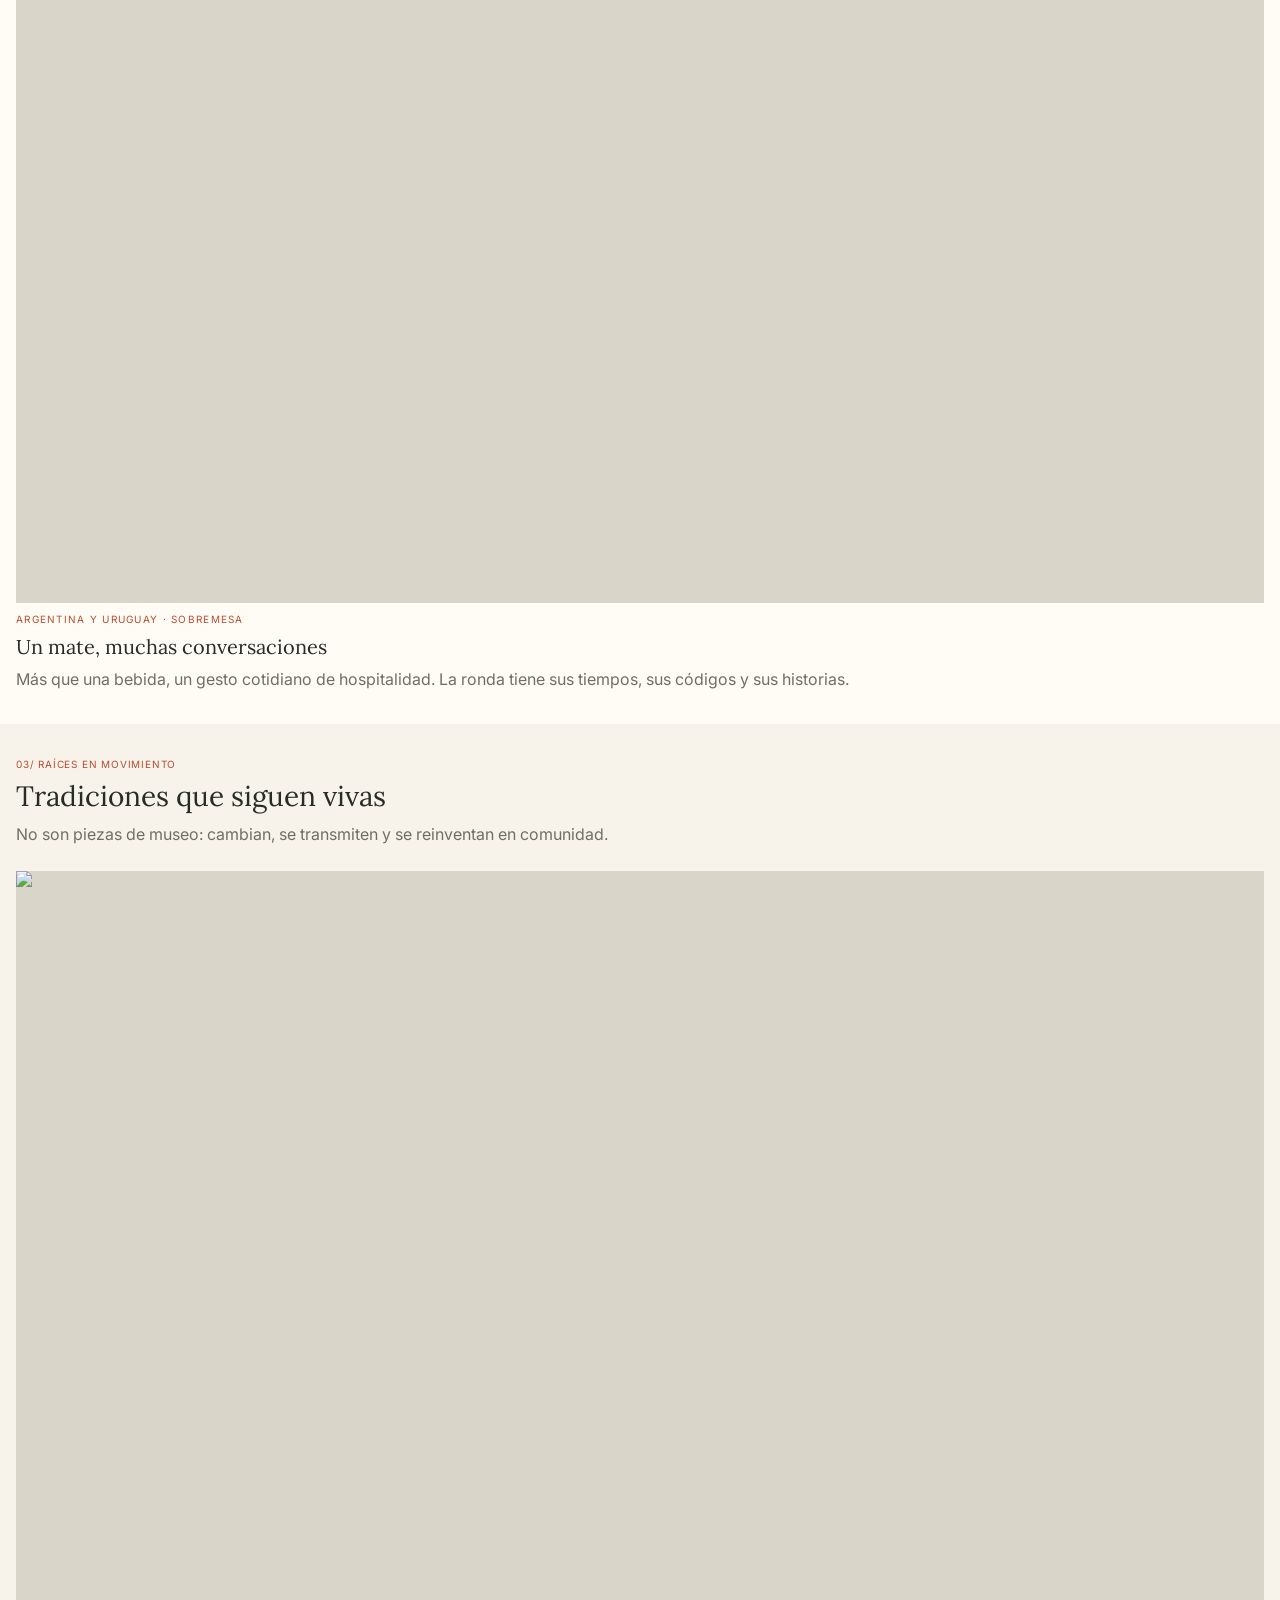
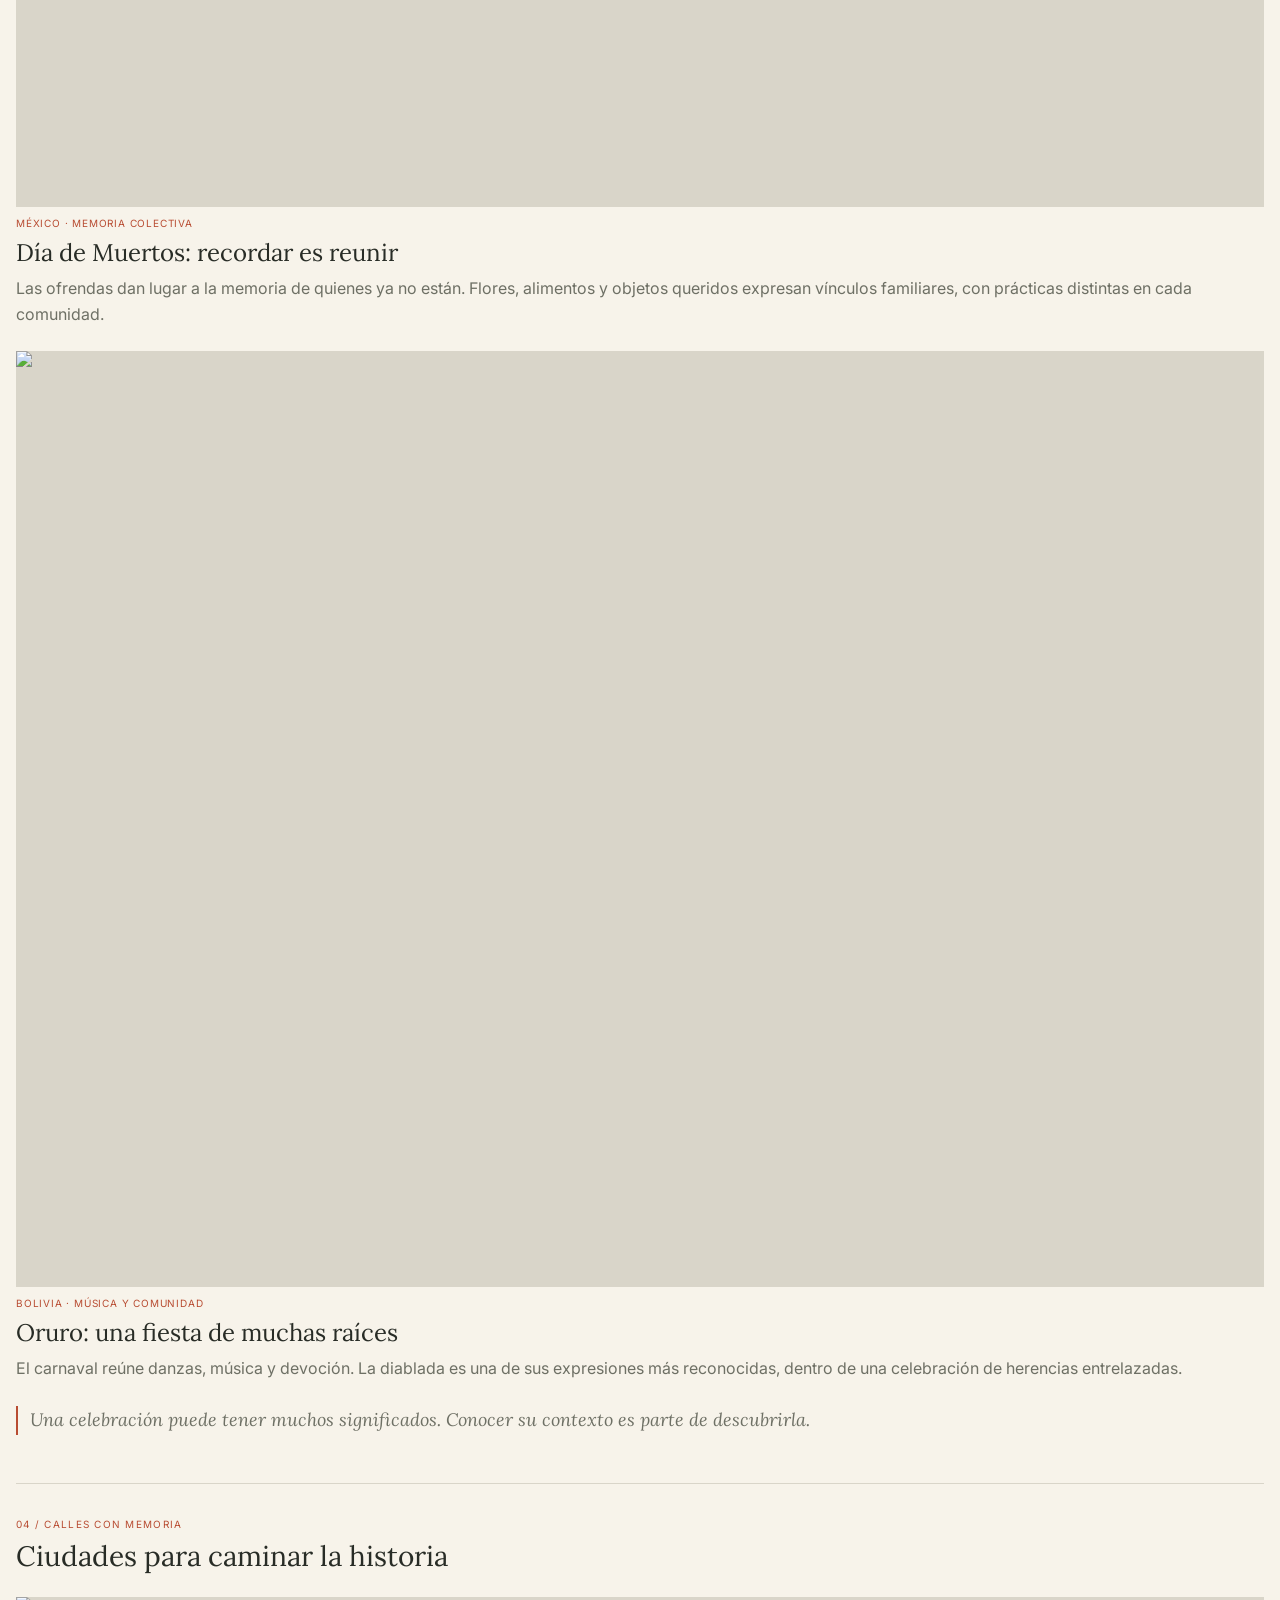
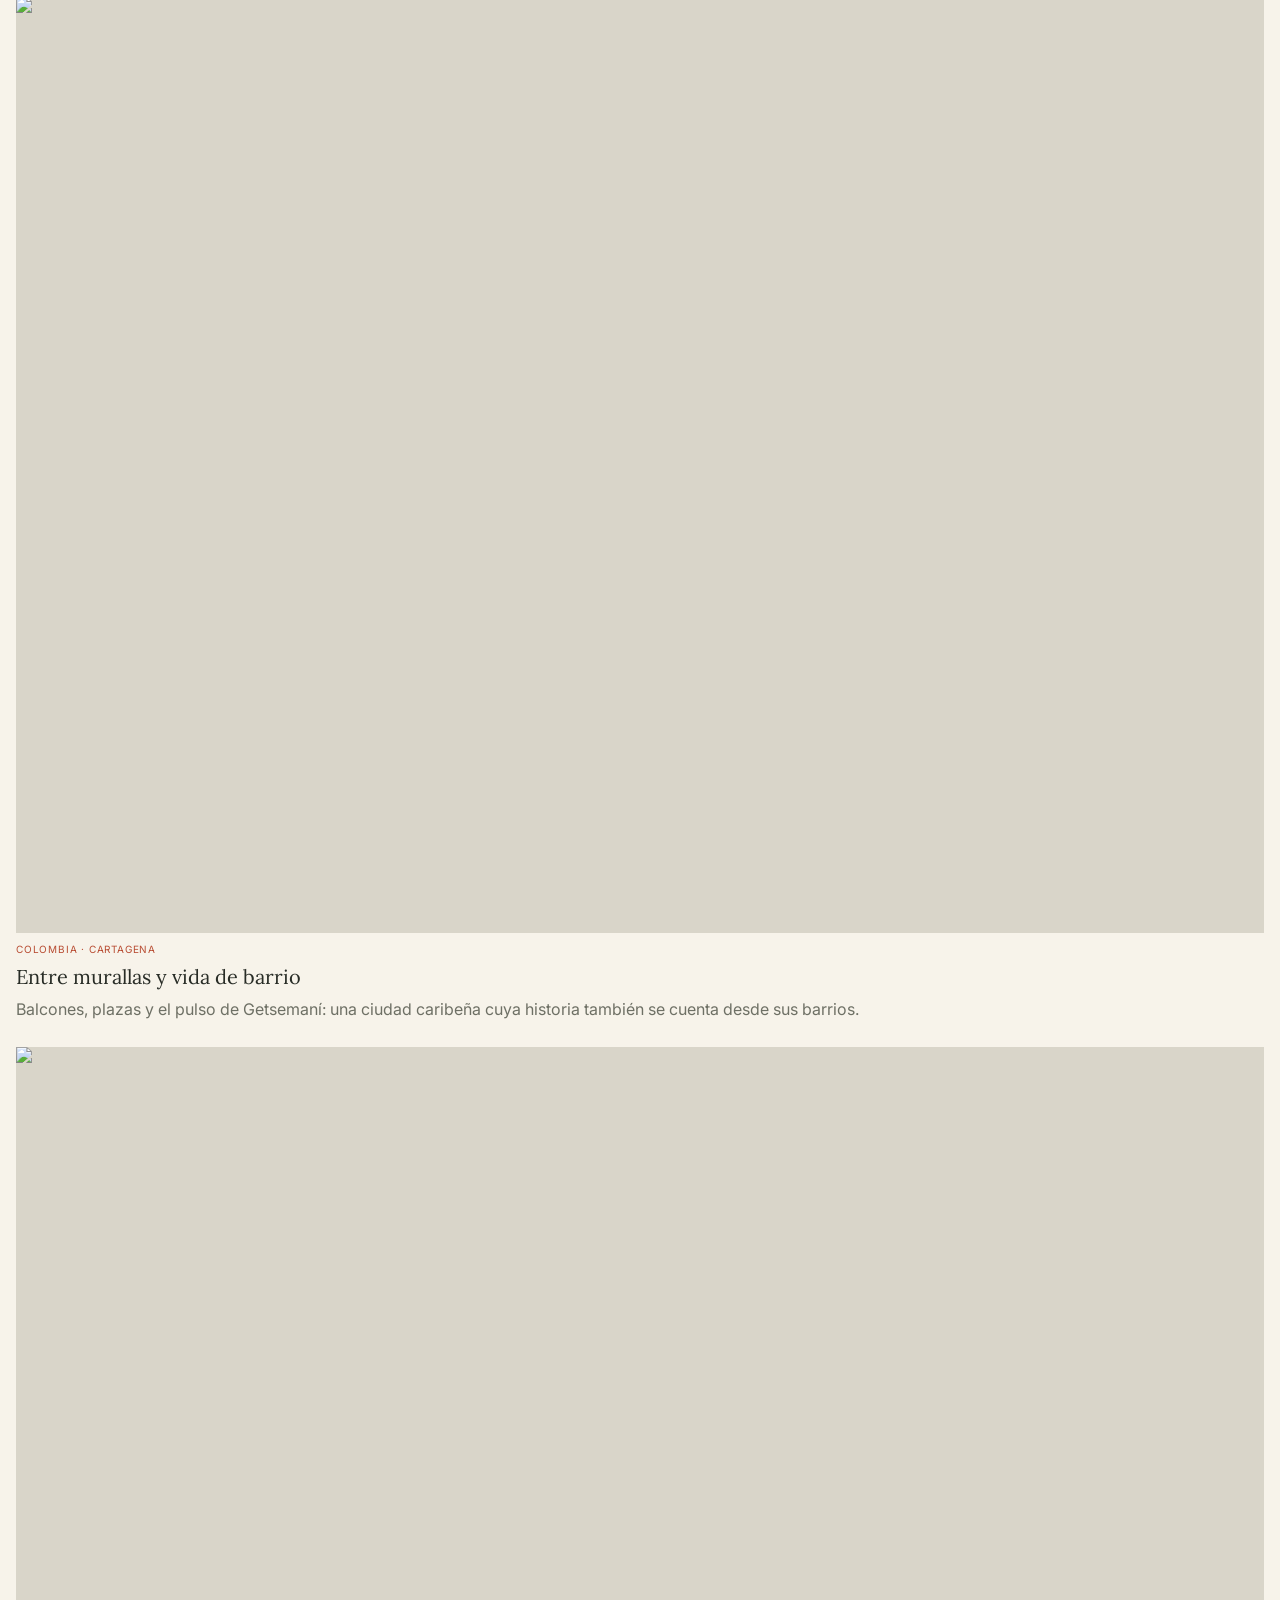
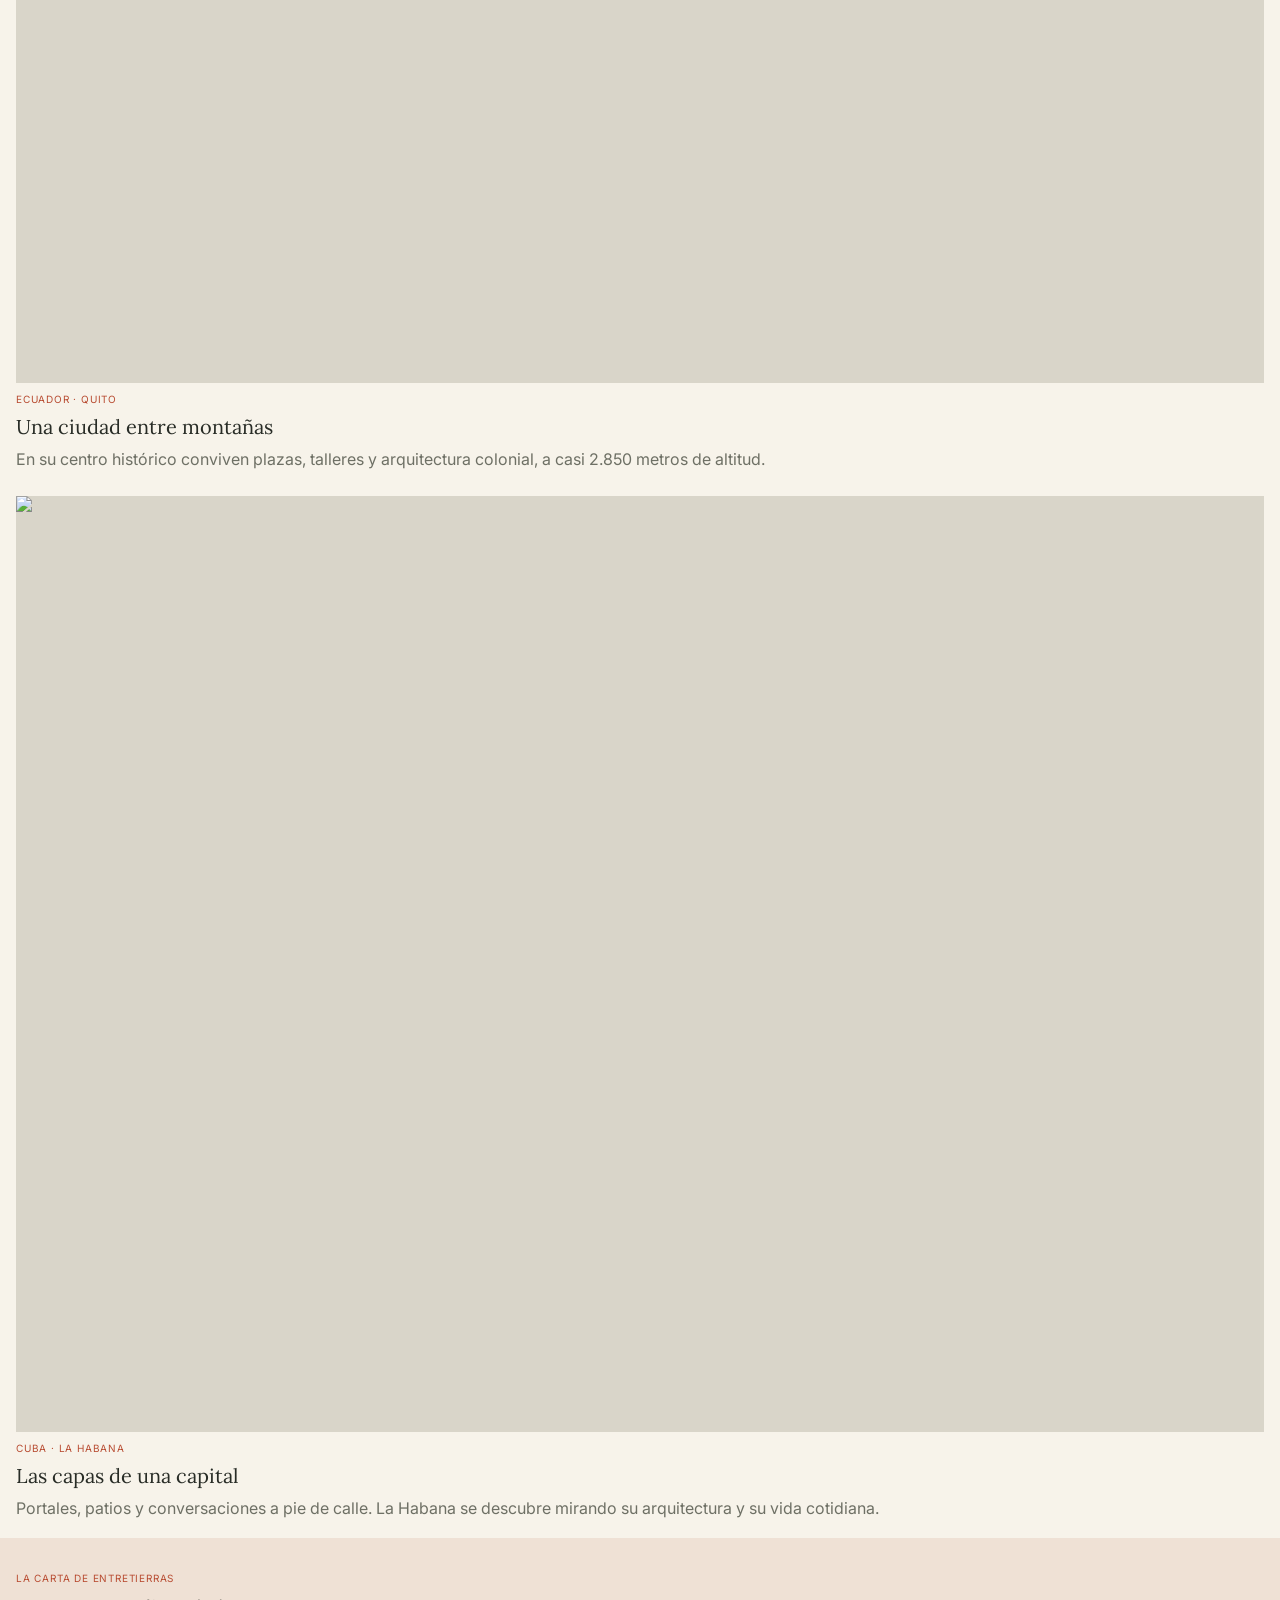
==== commit 84502504: "Se corrigio unos paddings laterales del hero y se termino el footer de la pagina para movil" ====
--- a/index.html
+++ b/index.html
@@ -268,7 +268,7 @@
                 </div>
 
                 <div class="revistas-footer">
-                    <h3>La revistas</h3>
+                    <h3>La revista</h3>
                     <ul>
                         <li><a href="#">Nuestra mirada</a></li>
                         <li><a href="#">Cuadernos de historia</a></li>
@@ -280,7 +280,7 @@
                 <div class="redes-sociales">
                     <h3>Síguenos</h3>
                     <ul>
-                        <li><a href="#">instagram</a></li>
+                        <li><a href="#">Instagram</a></li>
                         <li><a href="#">Pinterest</a></li>
                         <li><a href="#">La carta mensual</a></li>
                     </ul>
--- a/css/layout.css
+++ b/css/layout.css
@@ -44,7 +44,7 @@
      text-align: center;
 }
 /* ==Parte del hero de la pagina ==*/ 
-.historia.destacada{
+.historia-destacada{
     display: flex;
     flex-direction: column;
     gap:1.5rem;
@@ -132,7 +132,7 @@
     margin: 1rem 1rem;
 }
 /* == Seccion de paises == */ 
-.tarjeta-paises{
+.tarjetas-paises{
     display: flex;
     flex-direction: column;
     gap: 1.5rem;
@@ -372,4 +372,60 @@
 }
 .aviso-legal {
     font-size: 0.75rem;
+}
+/* == Footer == */ 
+.footer {
+    display: flex;
+    flex-direction: column;
+    gap: 1.5rem;
+    padding: 2rem 1rem;
+    border-top: 1px solid var(--color-fondo-secciones);
+}
+.informacion-footer {
+  display: flex;
+  flex-direction: column;
+  gap: 0.5rem;
+}
+.footer-logo {
+  font-family: var(--fuente-titulos);
+  font-size: 1.5rem;
+  color: var(--color-titulos);
+}
+.footer-lema {
+  font-family: var(--fuente-titulos);
+  font-style: italic;
+  color: var(--color-terracota);
+}
+.footer h3 {
+  margin-bottom: 0.5rem;
+  font-family: var(--fuente-texto);
+  font-size: 0.625rem;
+  letter-spacing: 0.08em;
+  text-transform: uppercase;
+}
+.footer li {
+  margin-bottom: 0.5rem;
+  font-size: 0.875rem;
+}
+.footer a:hover {
+  color: var(--color-terracota);
+}
+.footer .linea-separadora {
+  margin: 0;
+}
+.informacion-legal {
+  display: flex;
+  flex-direction: column;
+  gap: 0.75rem;
+  font-size: 0.75rem;
+}
+.informacion-legal ul {
+  display: flex;
+  flex-wrap: wrap;
+  gap: 0.5rem 1rem;
+}
+
+.informacion-legal li {
+  margin-bottom: 0;
+  font-size: inherit;
 }
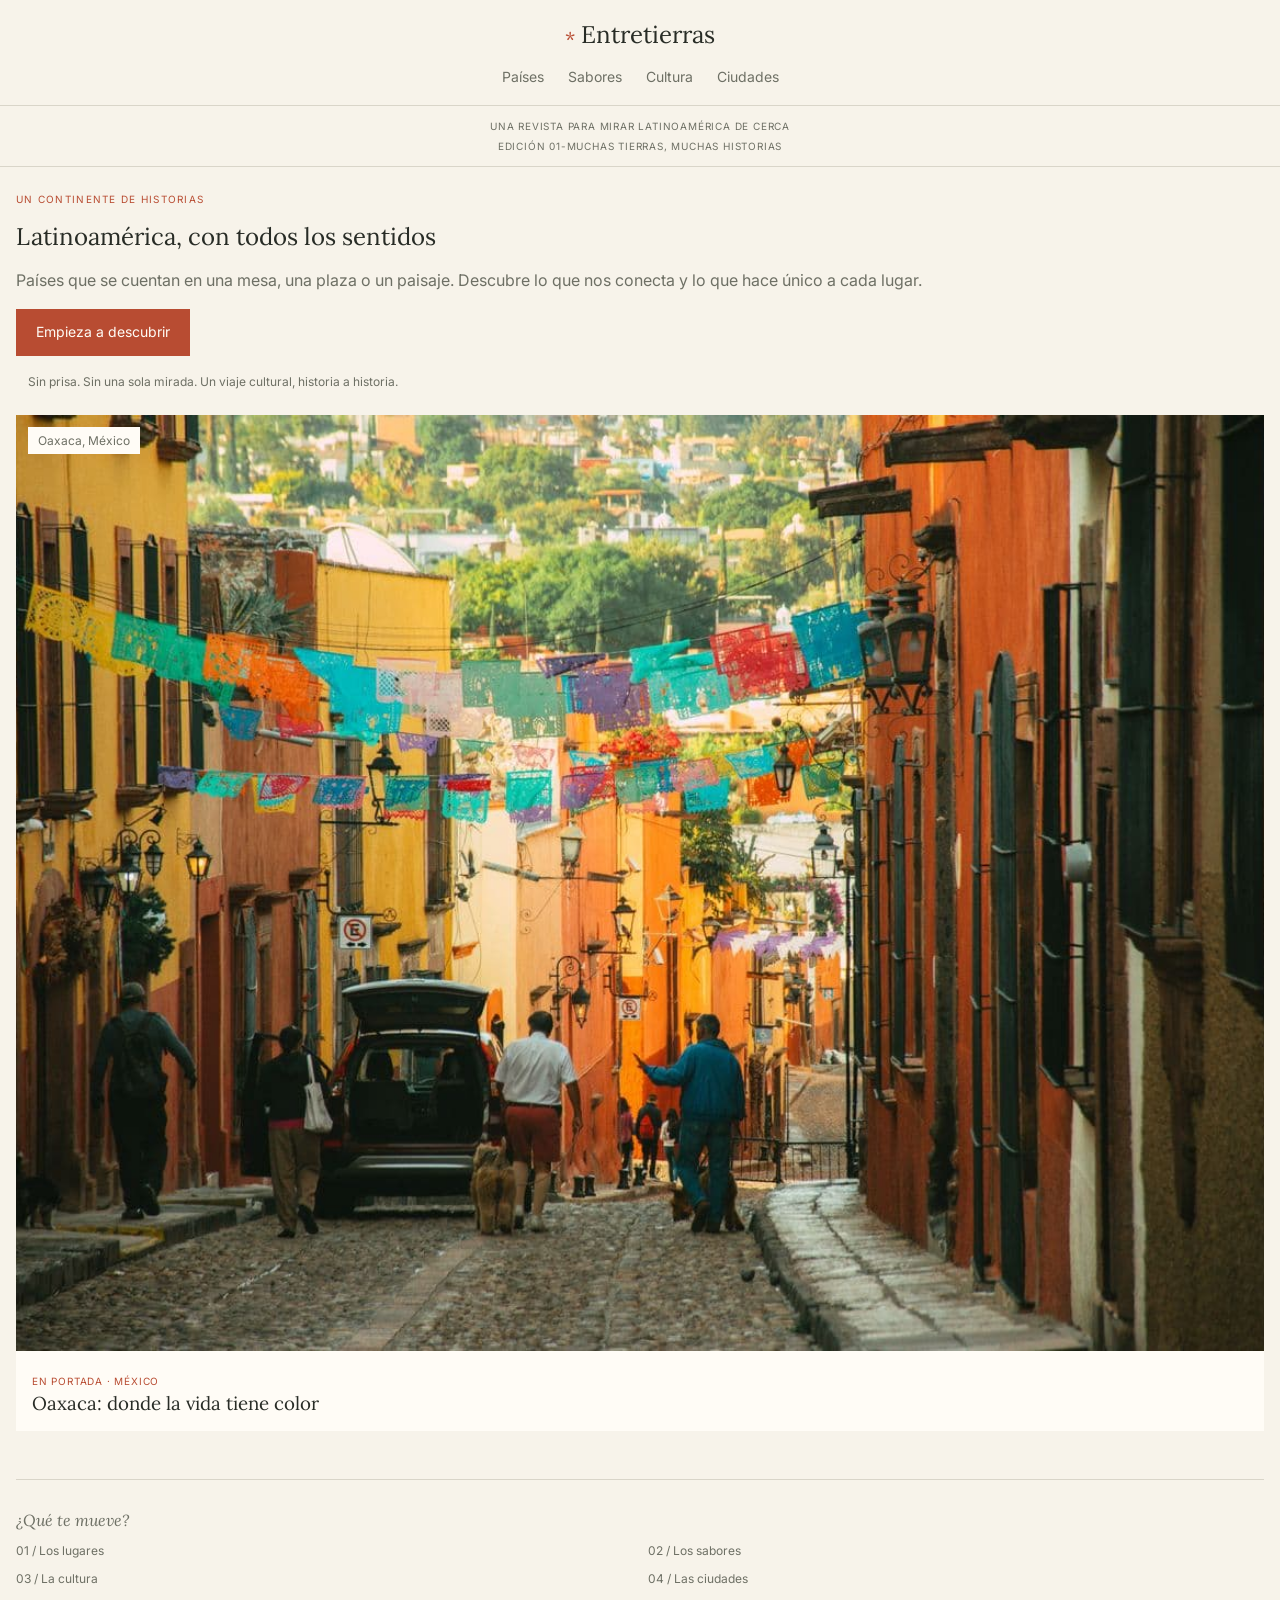
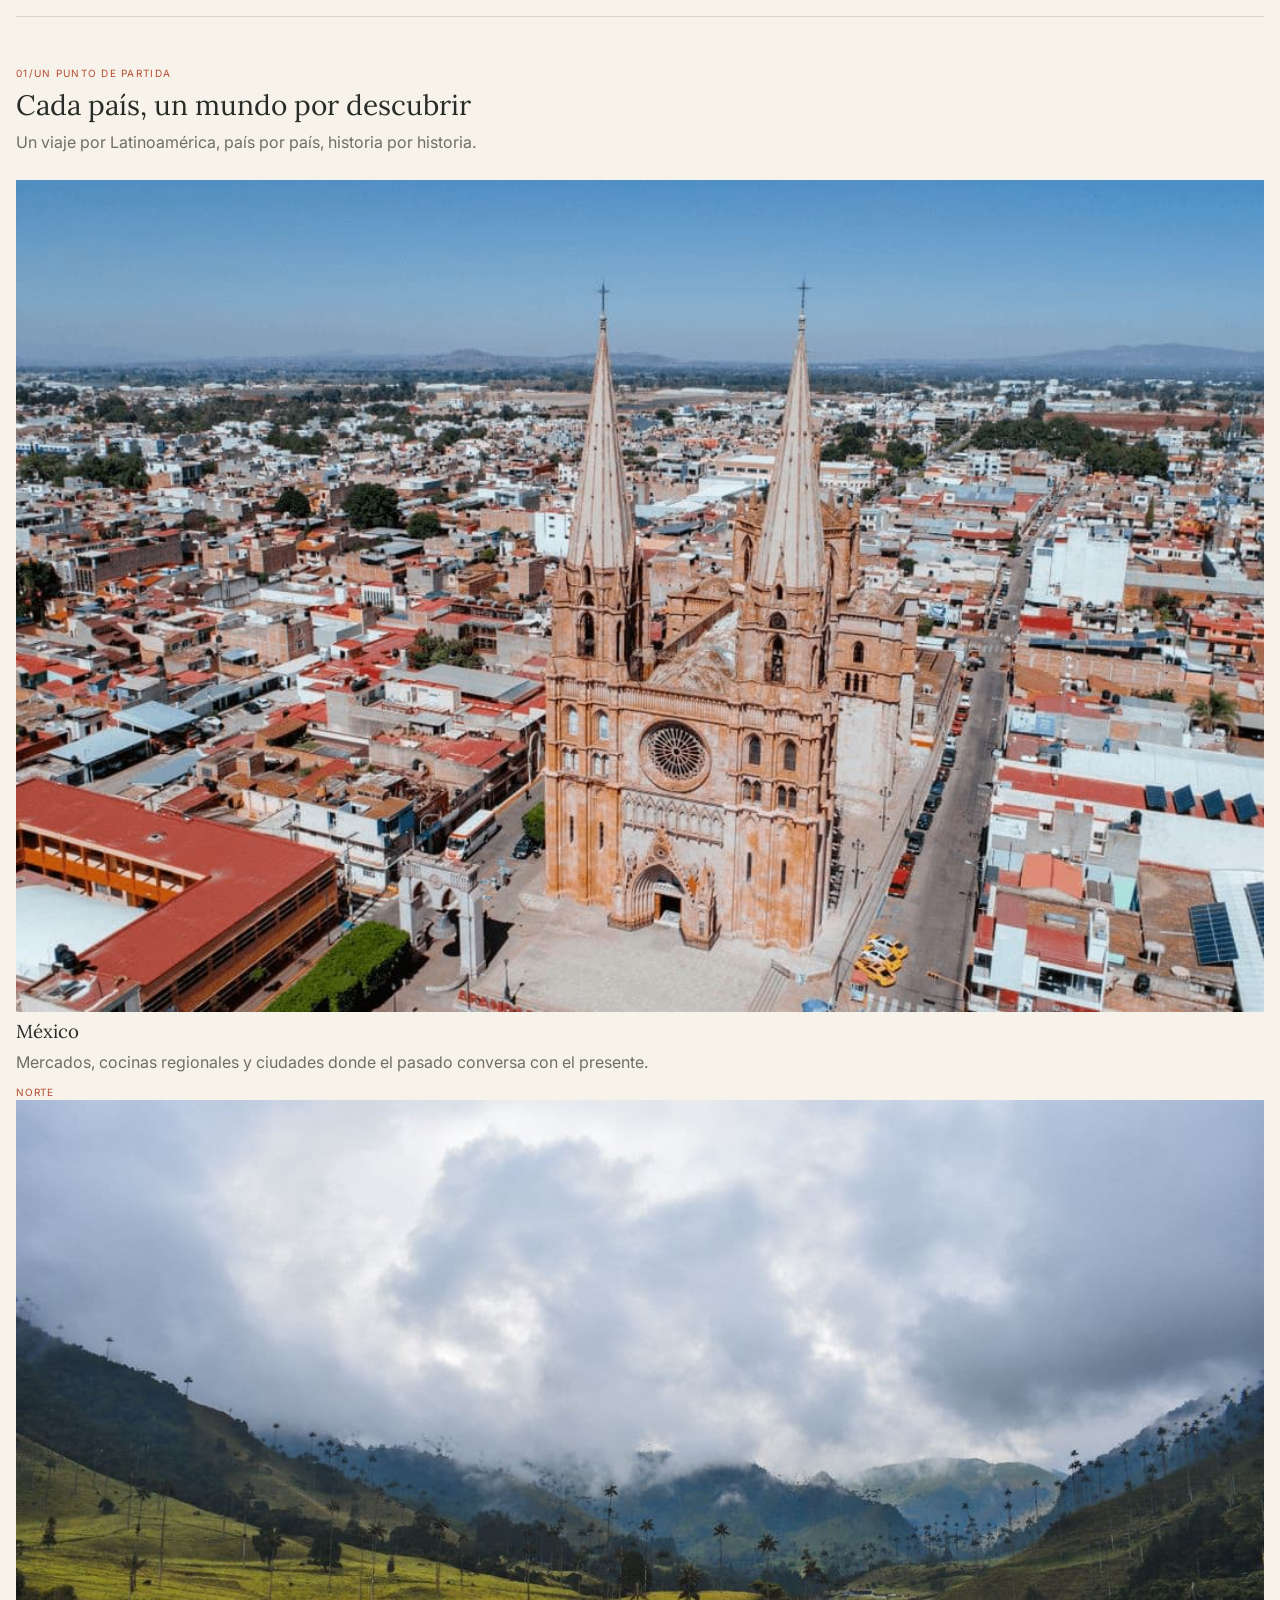
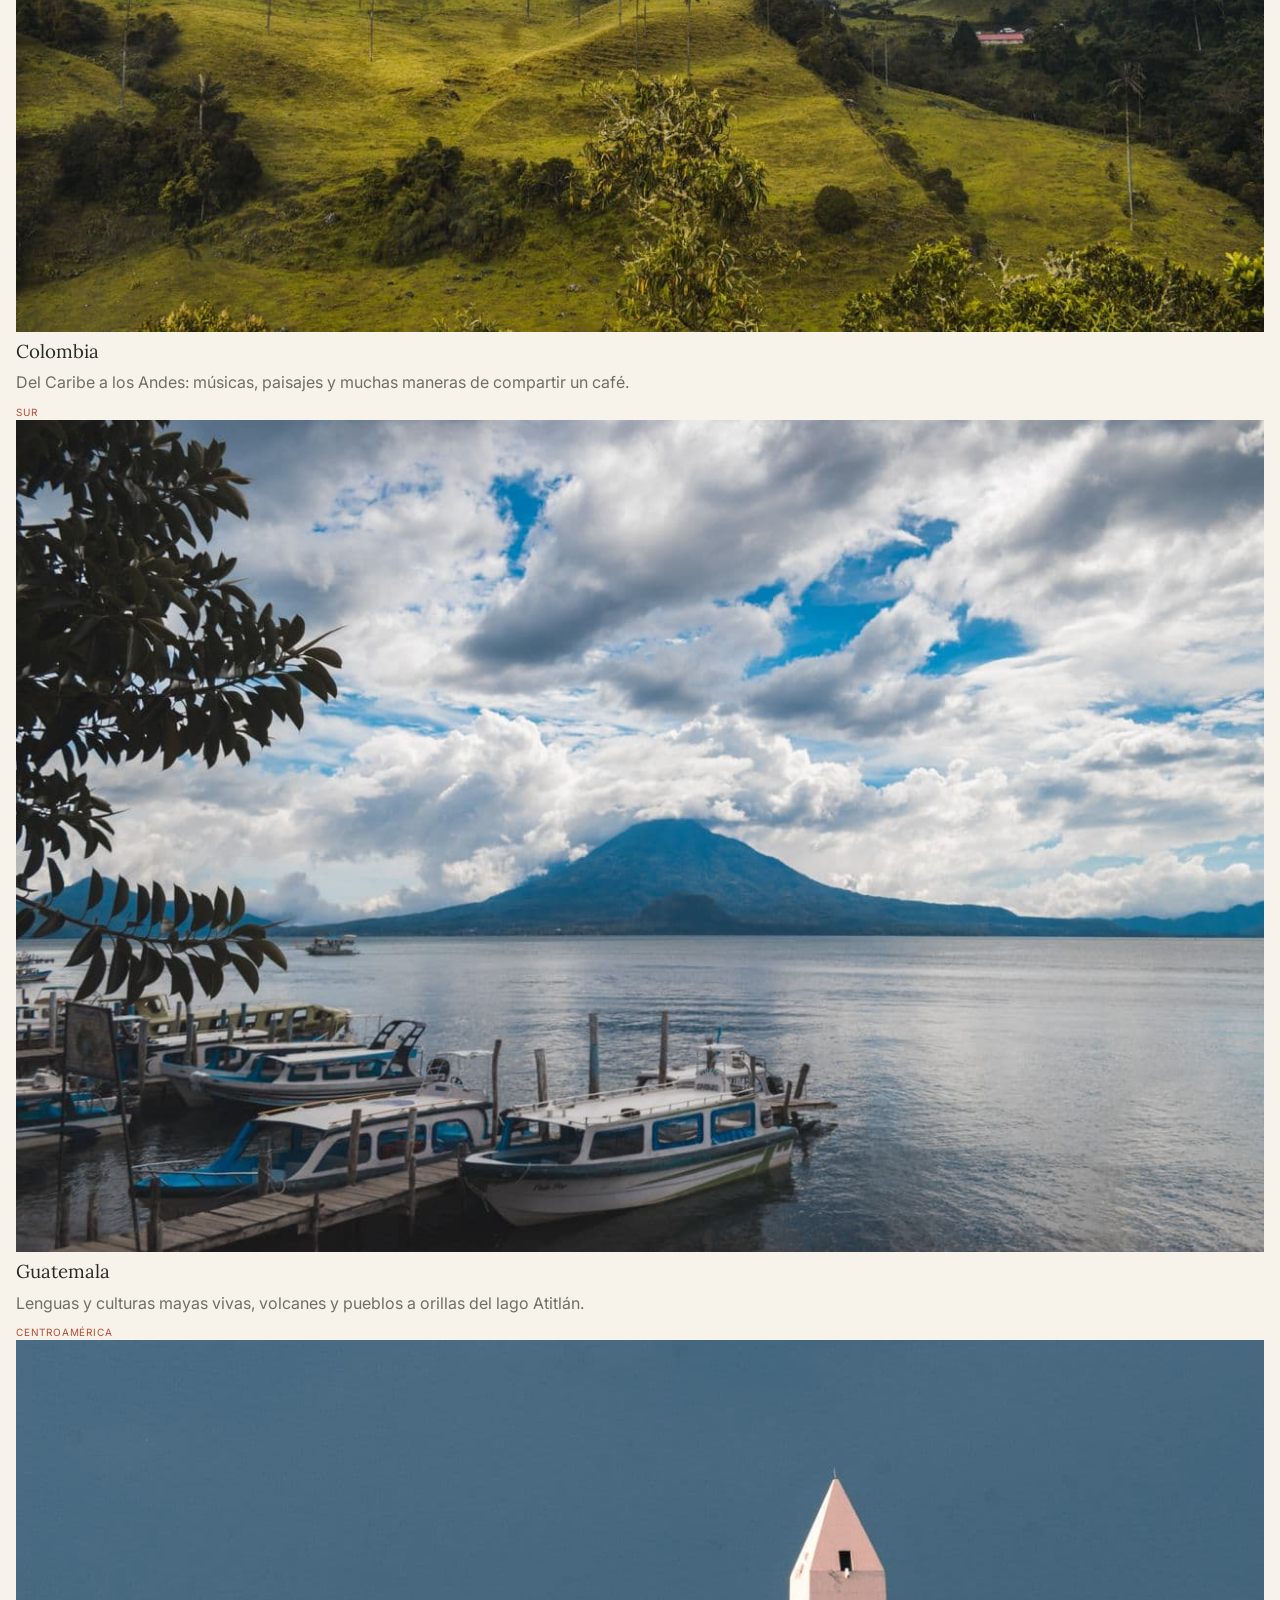
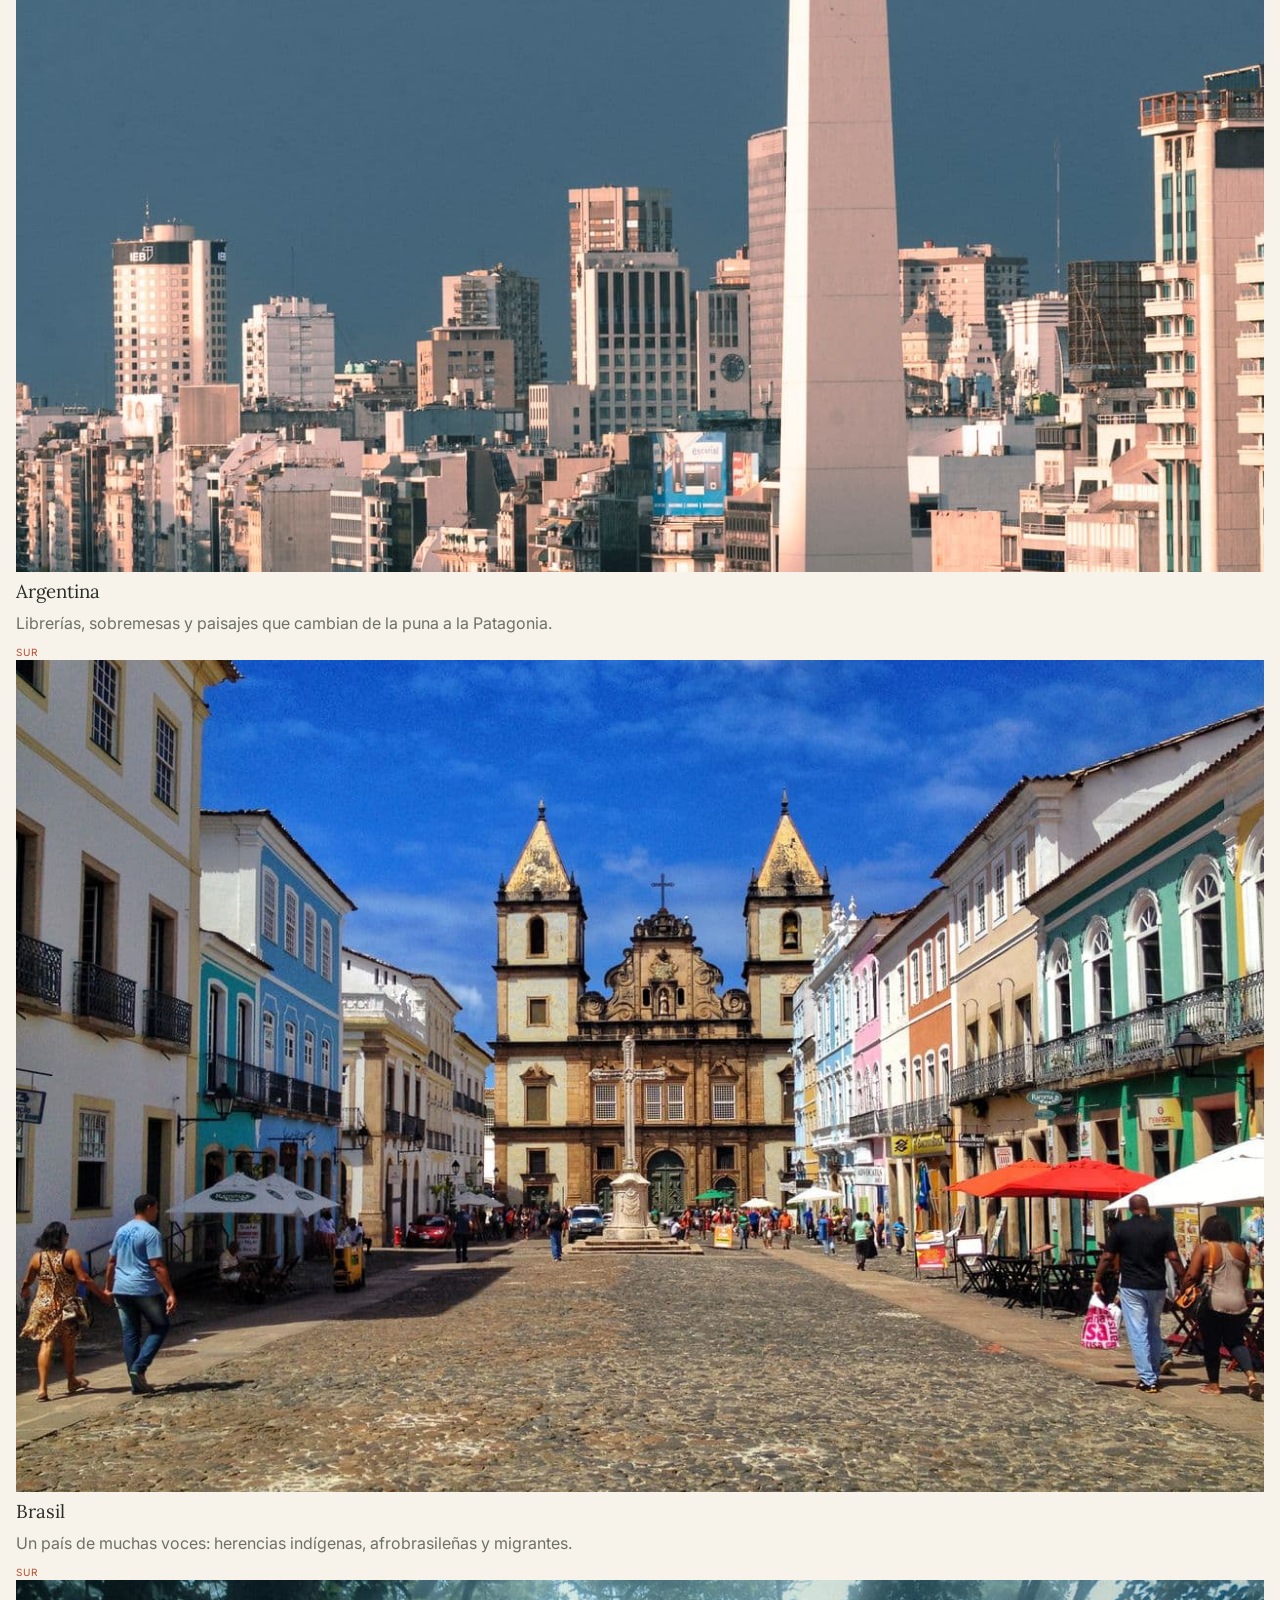
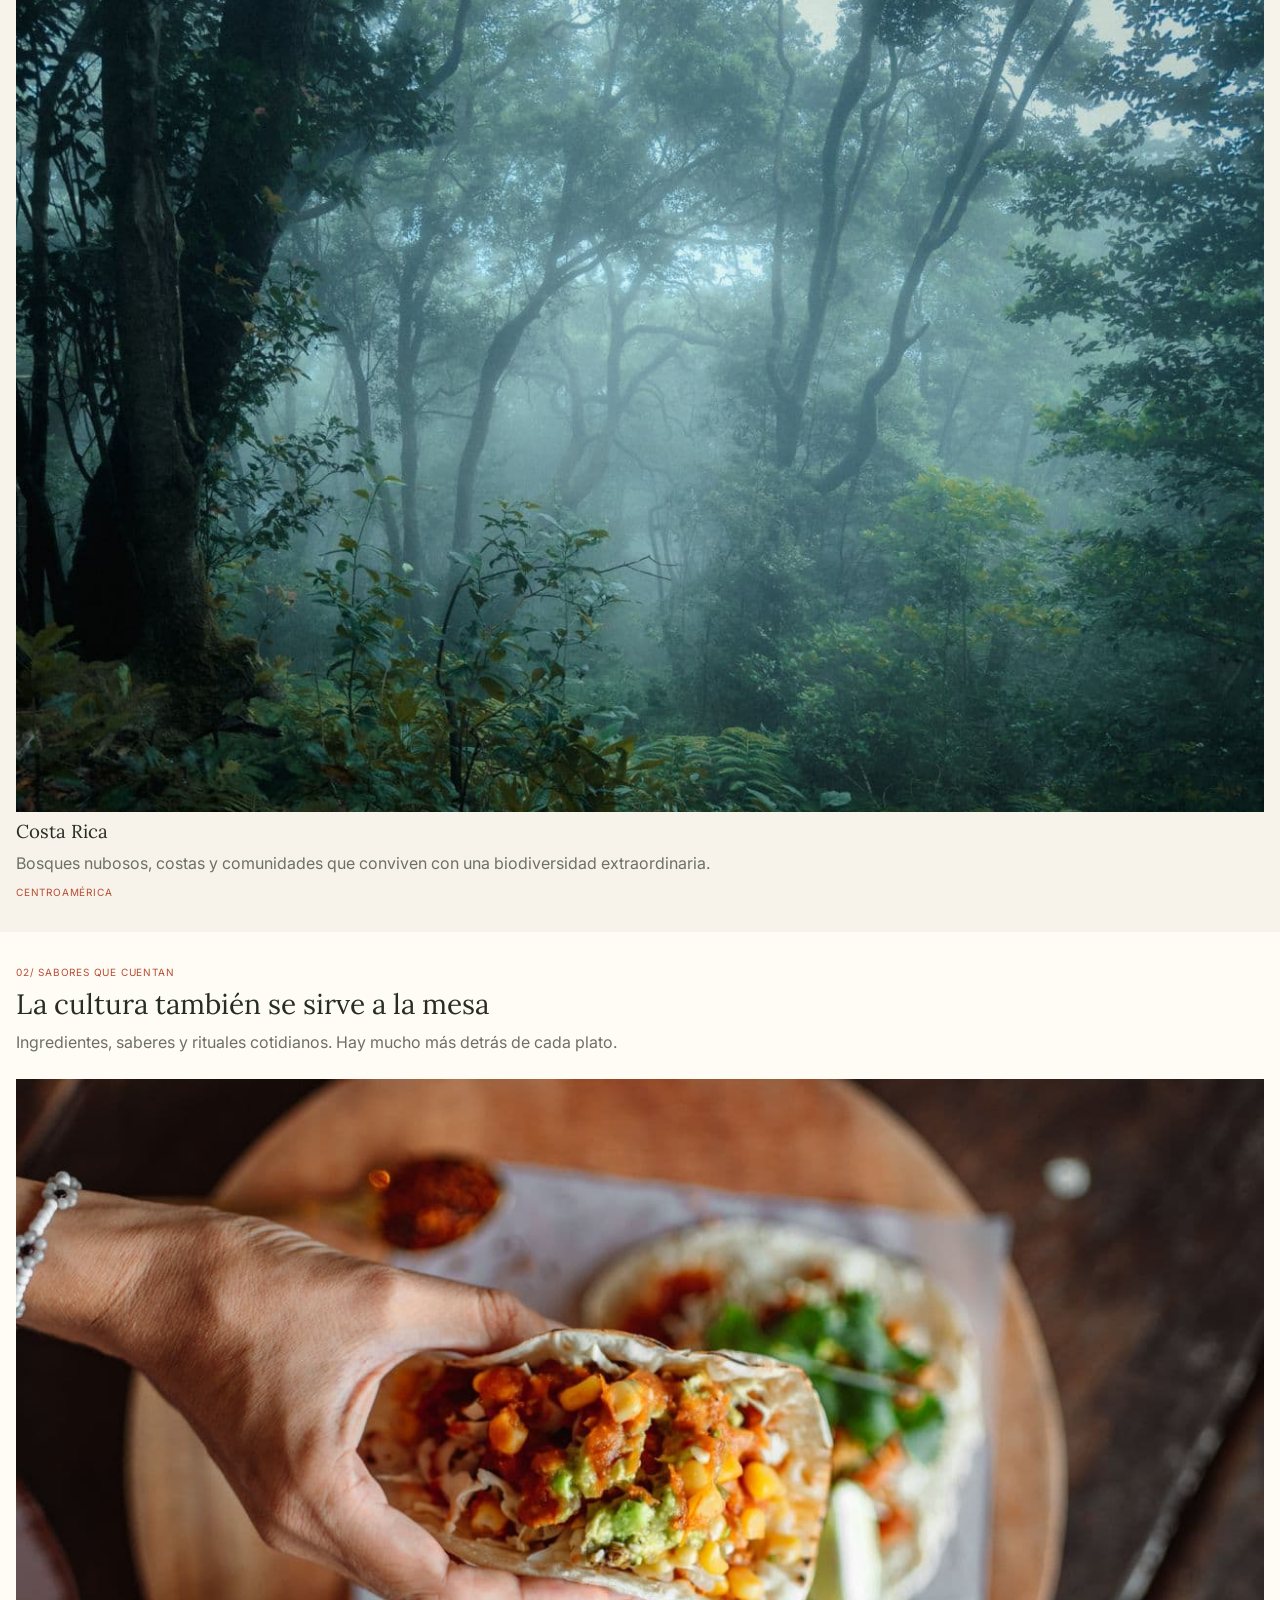
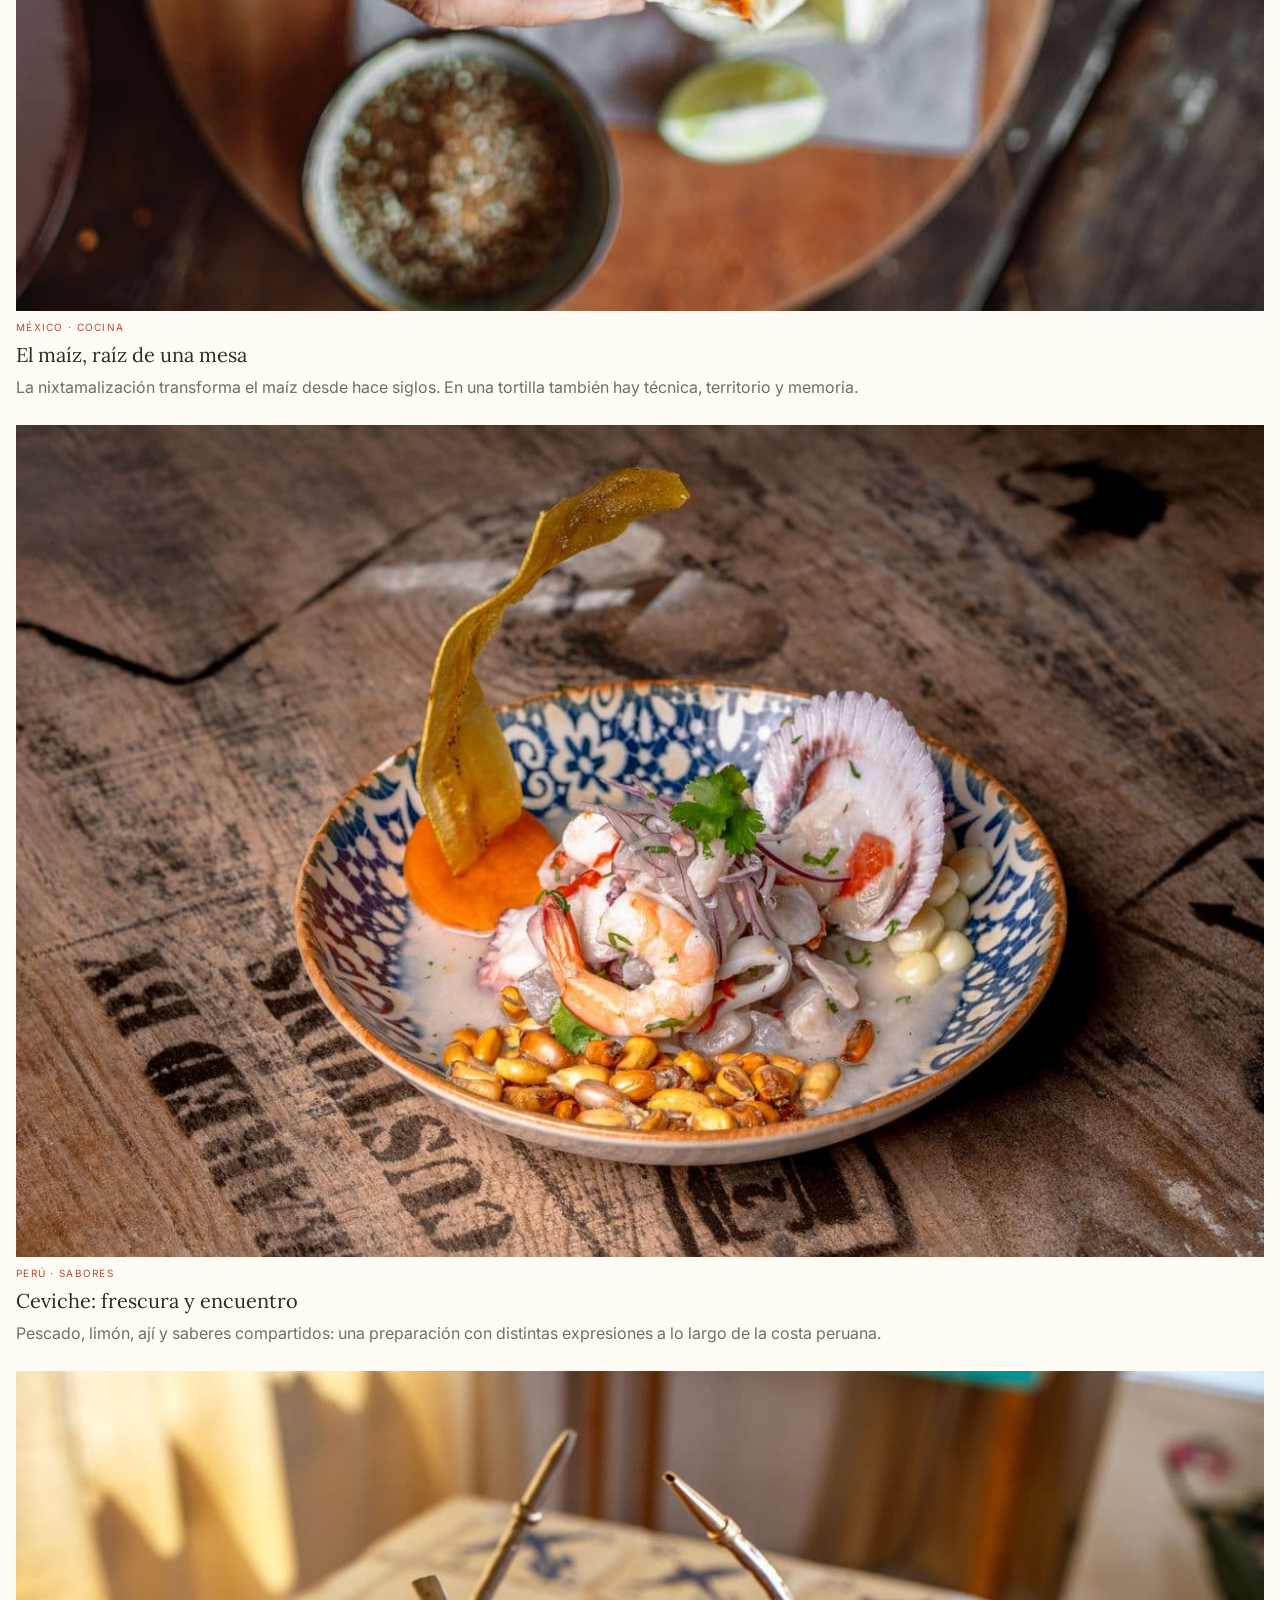
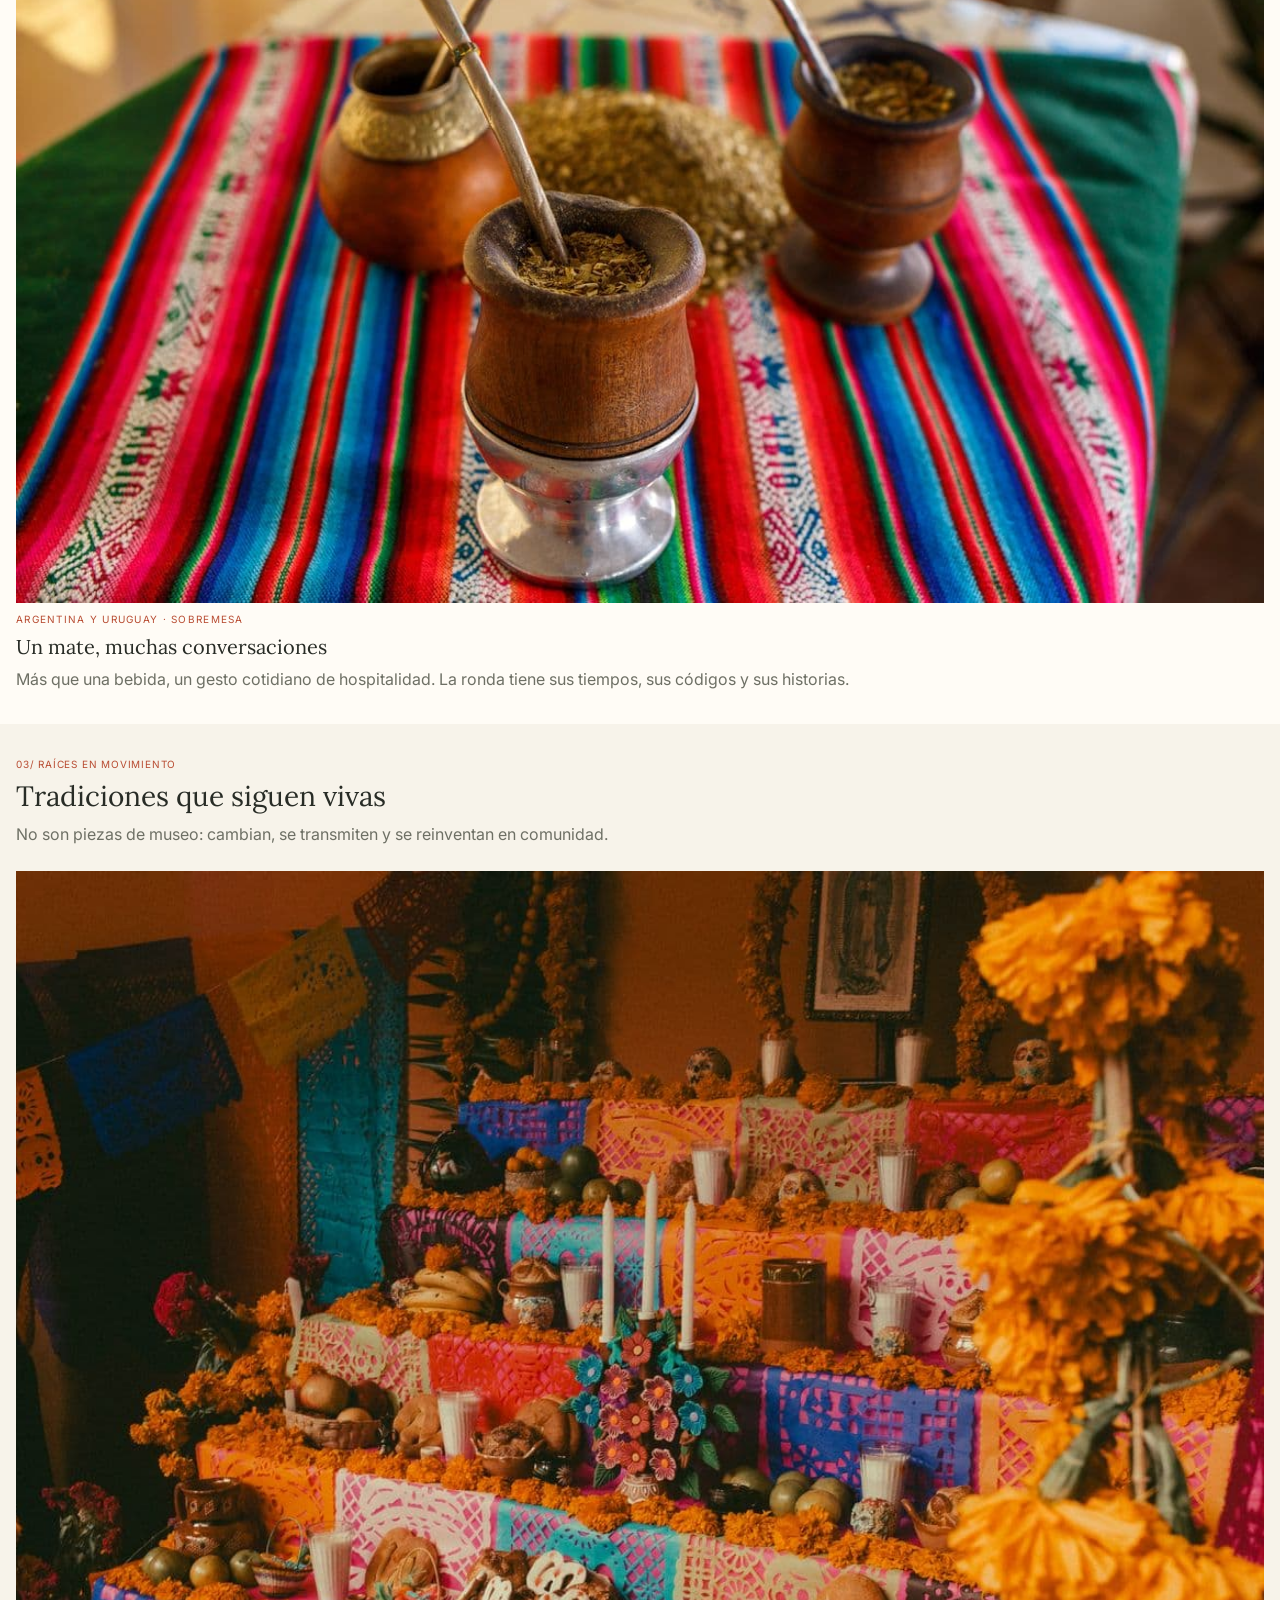
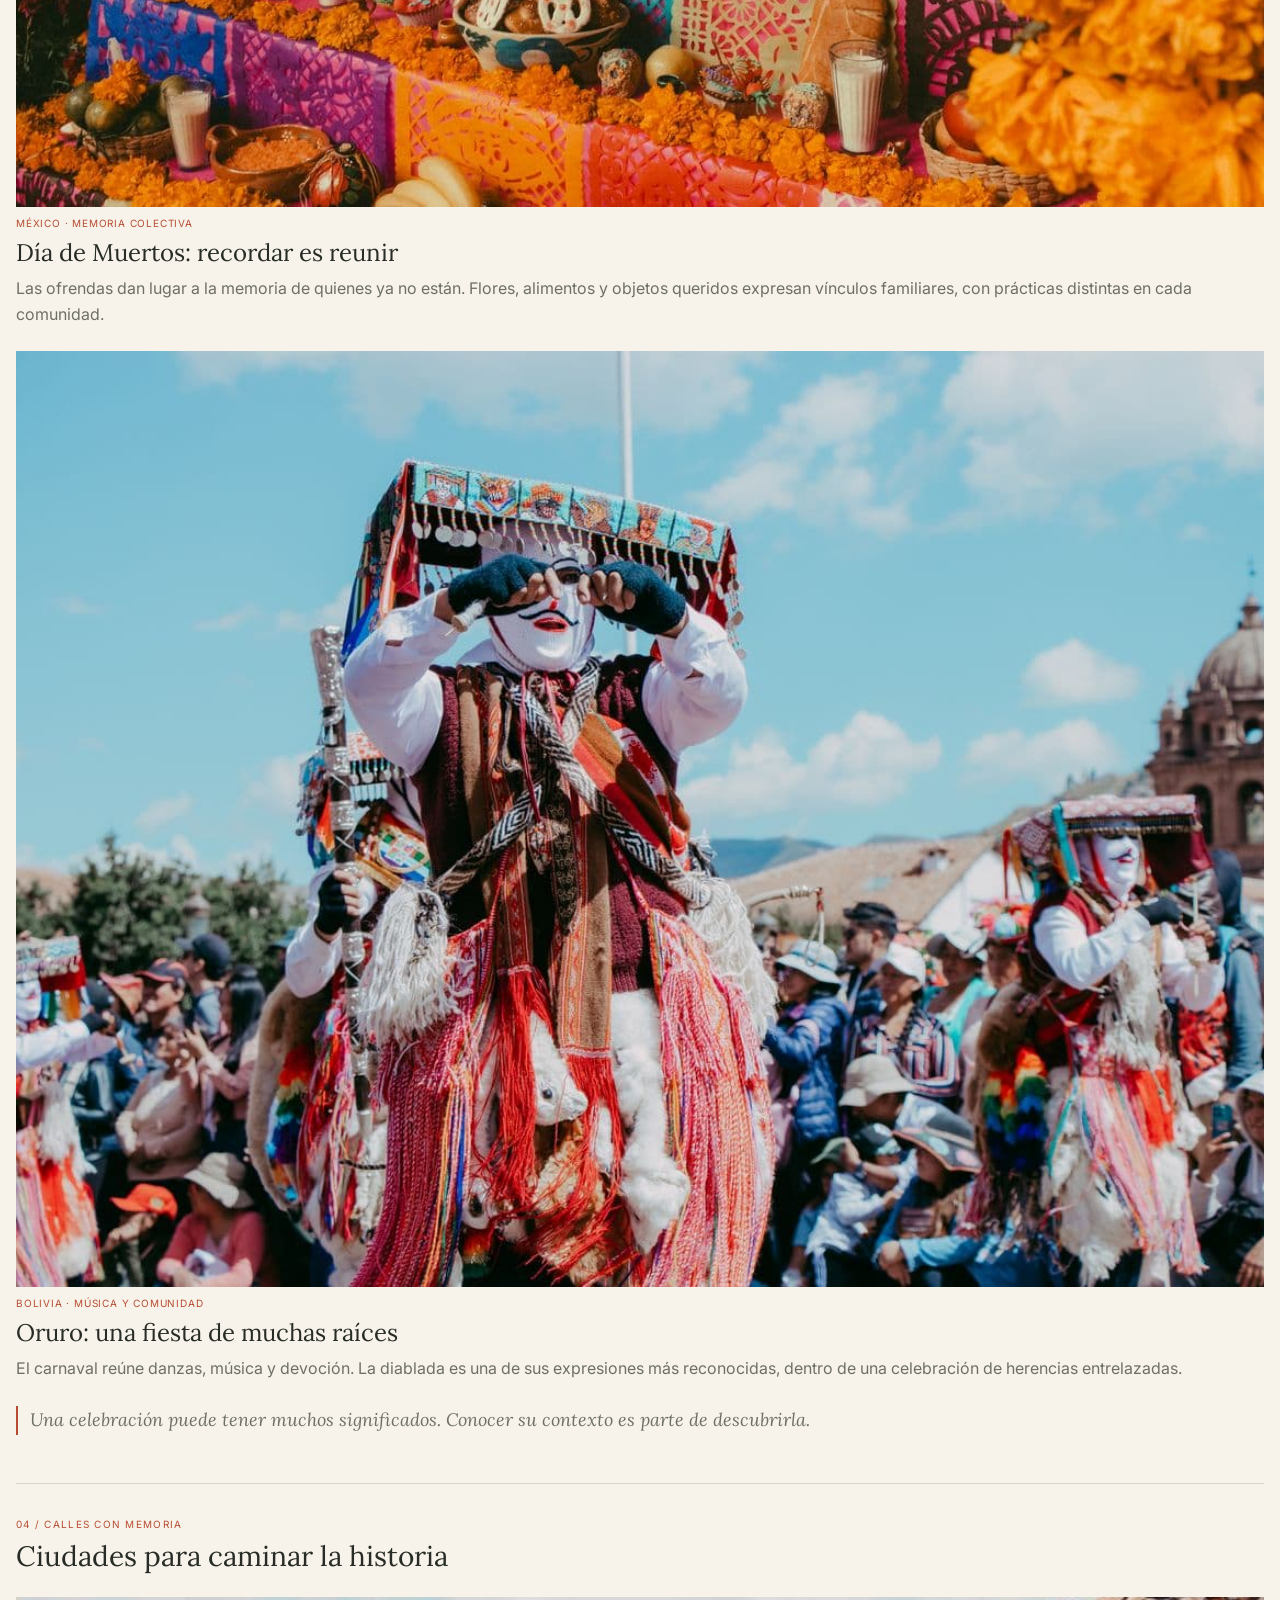
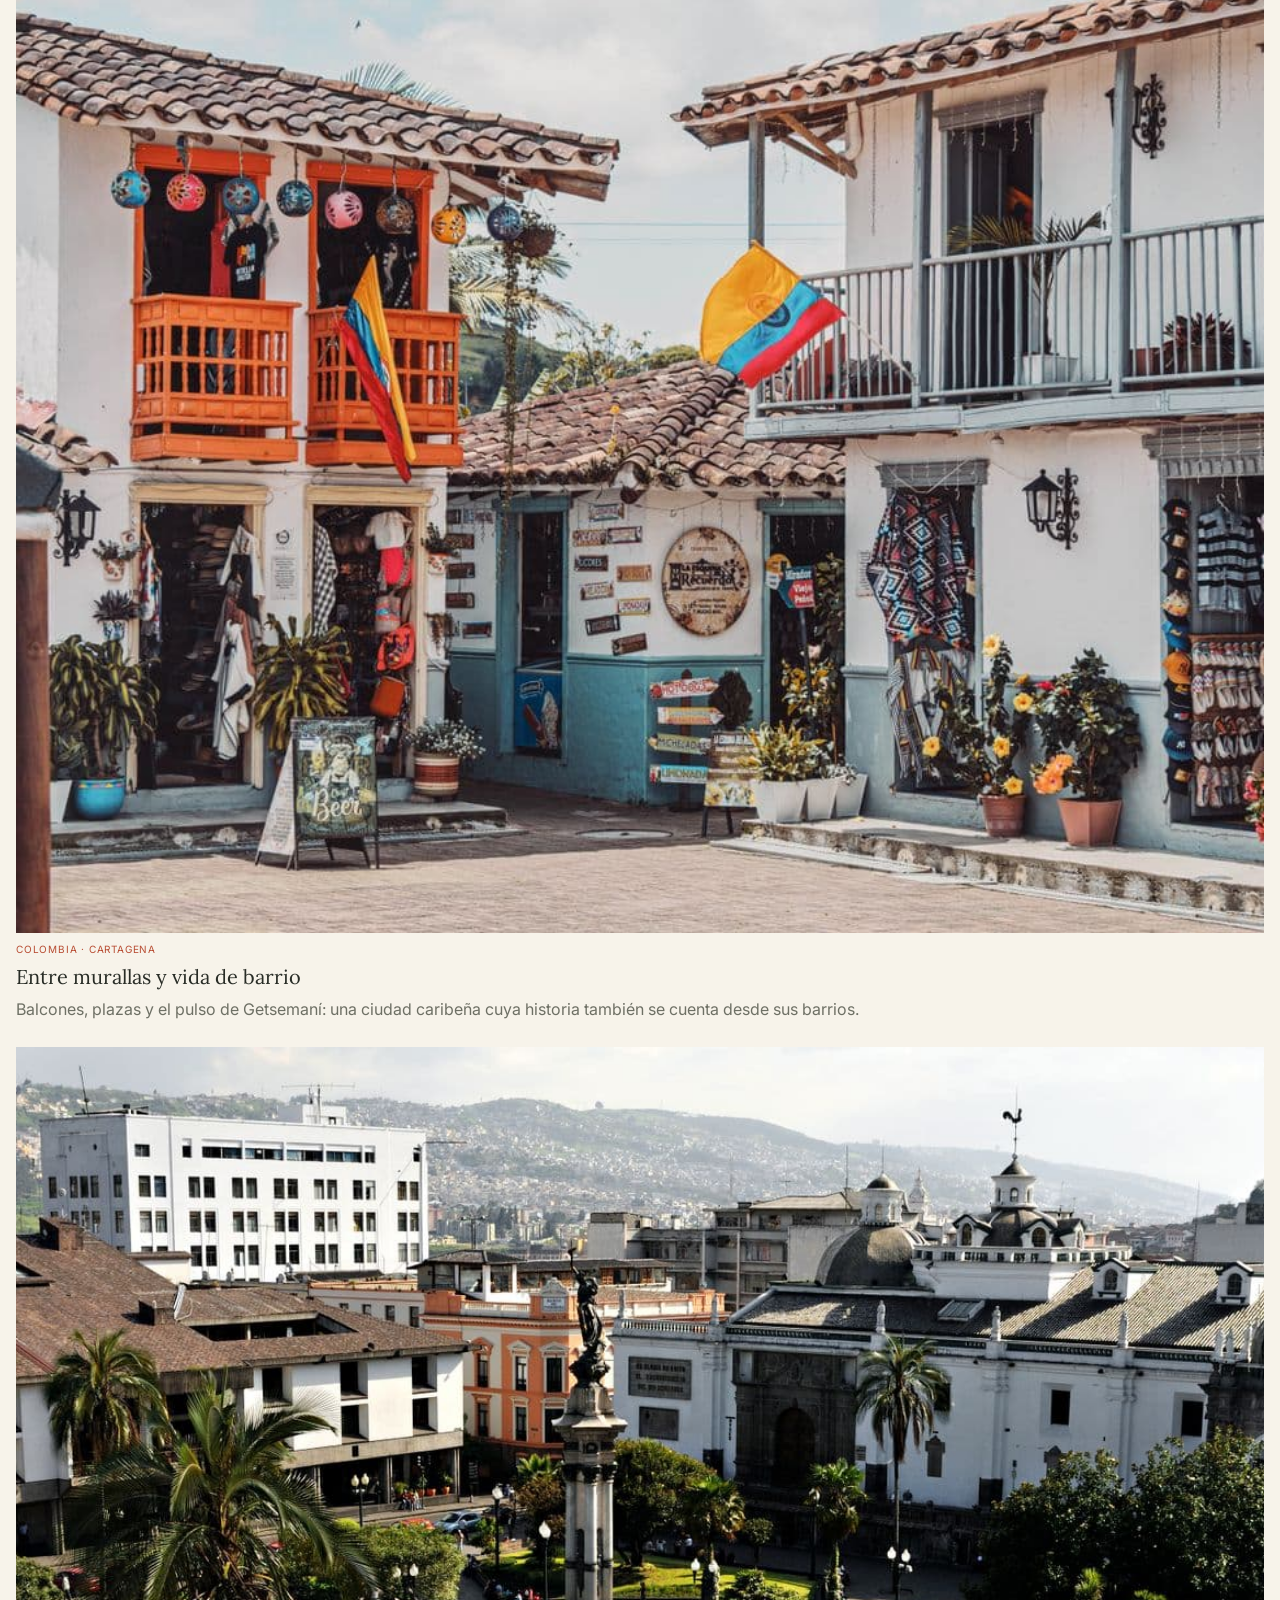
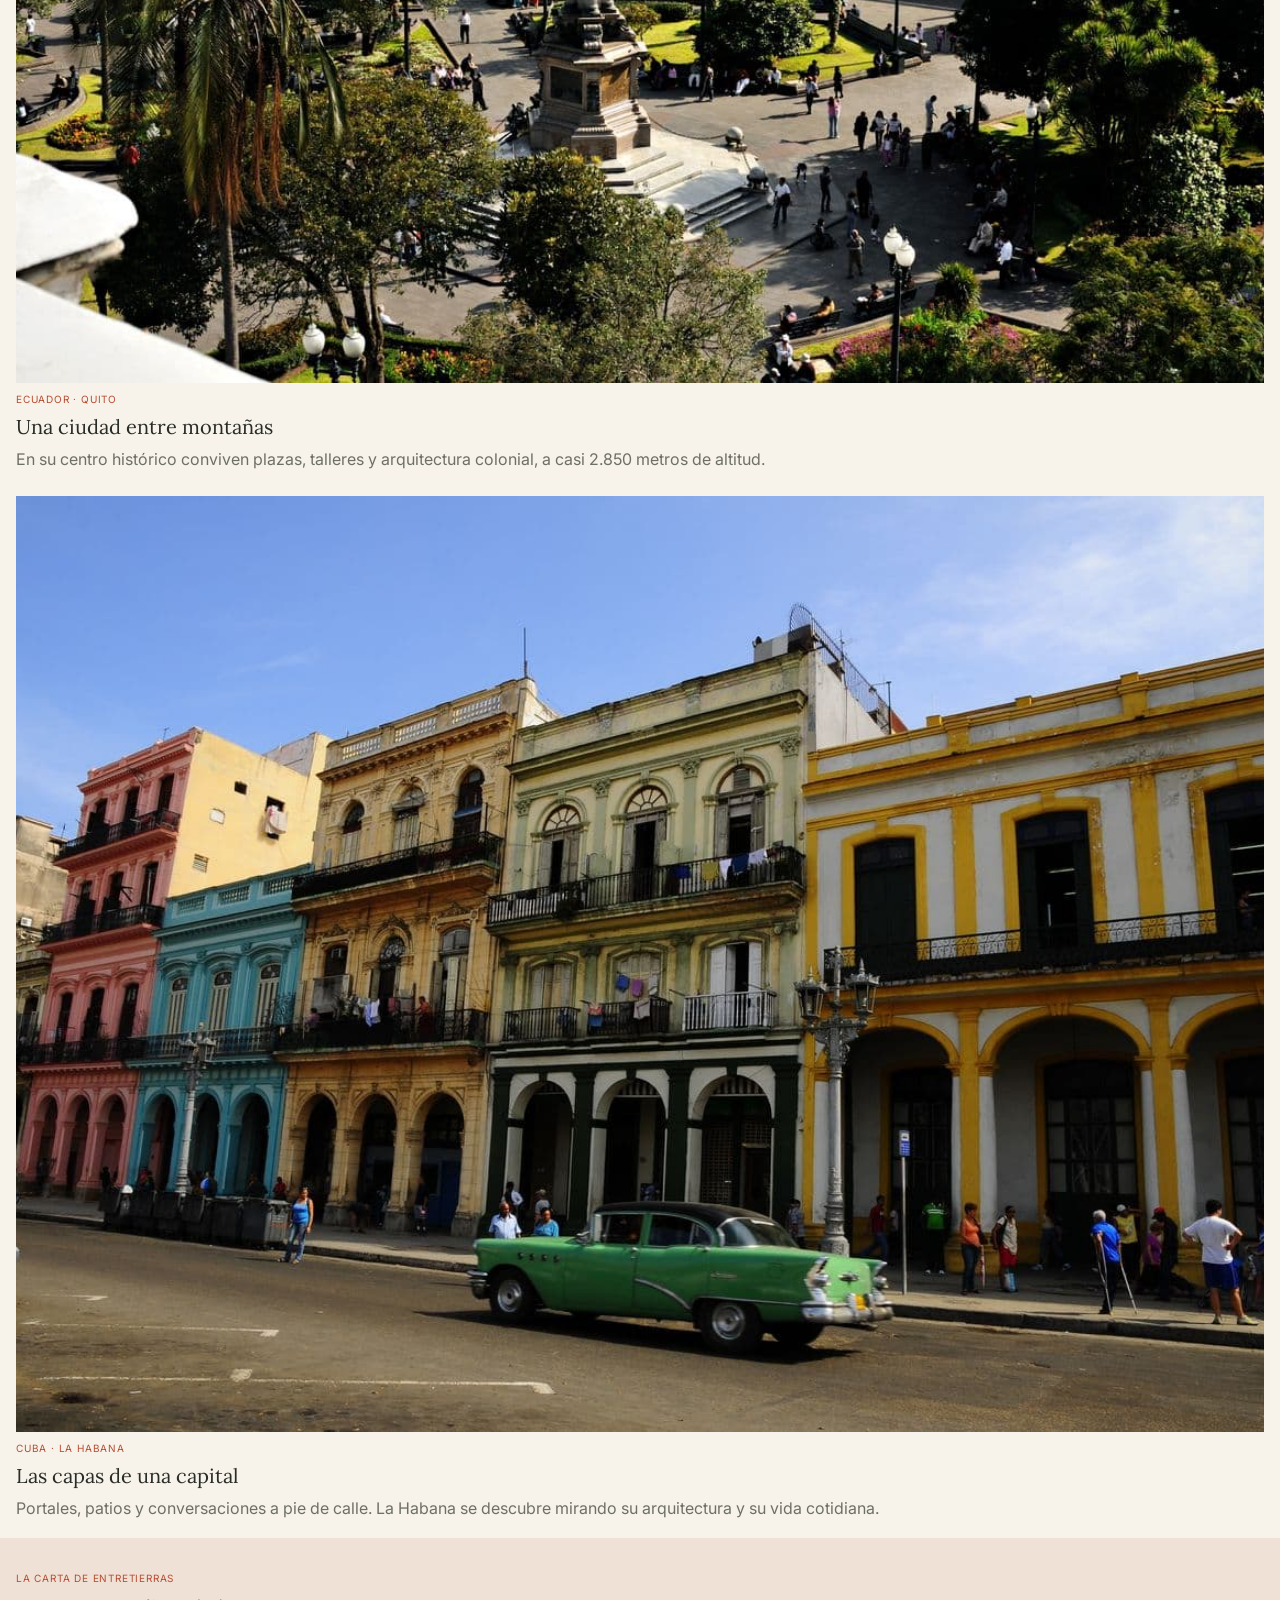
==== commit aa0b91e2: "se creo la carpeta para las imagenes y las imagenes fueron intecradas a la pagina web para movil" ====
--- a/index.html
+++ b/index.html
@@ -50,7 +50,7 @@
                 </div>
                 
                 <div class="historia-imagen">
-                    <img src=""class="foto-hero" alt="Calle colonial con balcones de flores en Oaxaca">
+                    <img src="img/hero/Oaxaca-mexico.jpg"class="foto-hero" alt="Calle colonial con balcones en Oaxaca">
                     <div class="ubicacion-imagen">
                         <p>Oaxaca, México</p>
                     </div>
@@ -86,42 +86,42 @@
             <div class="seleccion-paises">
 
                 <article class="tarjeta-pais">
-                <img src="" alt="Calle colonial de México">
+                <img src="img/paises/mexico-pais.jpg" alt="Calle colonial de México">
                 <h3>México</h3>
                  <p>Mercados, cocinas regionales y ciudades donde el pasado conversa con el presente.</p>
                   <span class="region">Norte</span>
               </article>
 
                 <article class="tarjeta-pais">
-                    <img src="" alt="Imagen de colombia">
+                    <img src="img/paises/colombia-pais.jpg" alt="Imagen de colombia">
                     <h3>Colombia</h3>
                     <p>Del Caribe a los Andes: músicas, paisajes y muchas maneras de compartir un café.</p>
                     <span class="region">Sur</span>
                 </article>
 
                 <article class="tarjeta-pais">
-                    <img src="" alt="Imagen de Guatemala">
+                    <img src="img/paises/guatemala-pais.jpg" alt="Imagen de Guatemala">
                     <h3>Guatemala</h3>
                     <p>Lenguas y culturas mayas vivas, volcanes y pueblos a orillas del lago Atitlán.</p>
                     <span class="region">Centroamérica</span>
                 </article>
 
                 <article class="tarjeta-pais">
-                    <img src="" alt="Imagen de Argentina">
+                    <img src="img/paises/argentina-pais.jpg" alt="Imagen de Argentina">
                     <h3>Argentina</h3>
                     <p>Librerías, sobremesas y paisajes que cambian de la puna a la Patagonia.</p>
                     <span class="region">Sur</span>
                 </article>
 
                 <article class="tarjeta-pais">
-                    <img src="" alt="Imagen de Brasil">
+                    <img src="img/paises/brasil-pais.jpg" alt="Imagen de Brasil">
                     <h3>Brasil</h3>
                     <p>Un país de muchas voces: herencias indígenas, afrobrasileñas y migrantes.</p>
                     <span class="region">Sur</span>
                 </article>
 
                 <article class="tarjeta-pais">
-                    <img src="" alt="Imagen de Costa Rica">
+                    <img src="img/paises/costa-rica-pais.jpg" alt="Imagen de Costa Rica">
                     <h3>Costa Rica</h3>
                     <p>Bosques nubosos, costas y comunidades que conviven con una biodiversidad extraordinaria.</p>
                     <span class="region">Centroamérica</span>
@@ -141,21 +141,21 @@
 
                      <div class="tarjetas-comidas">
                         <article class="tarjeta-comida">
-                            <img src="" alt="Tortillas de maíz recién hechas sobre una mesa de madera">
+                            <img src="/img/sabores/tortilla-mexico.jpg" alt="Tortillas mexicana con ensalda y maiz">
                             <span>MÉXICO · COCINA</span>
                             <h3>El maíz, raíz de una mesa</h3>
                             <p>La nixtamalización transforma el maíz desde hace siglos. En una tortilla también hay técnica, territorio y memoria.</p>
                         </article>
 
                         <article class="tarjeta-comida">
-                            <img src="" alt="Plato de ceviche con limón, ají y maíz">
+                            <img src="/img/sabores/ceviche-peruano.jpg" alt="Plato de ceviche peruana">
                             <span>PERÚ · SABORES</span>
                             <h3>Ceviche: frescura y encuentro</h3>
                             <p>Pescado, limón, ají y saberes compartidos: una preparación con distintas expresiones a lo largo de la costa peruana.</p>
                         </article>
 
                         <article class="tarjeta-comida">
-                            <img src="" alt="Mate con bombilla junto a un libro abierto">
+                            <img src="/img/sabores/mate-argentina.jpg" alt="tres mates en una mesa juntos">
                             <span>ARGENTINA Y URUGUAY · SOBREMESA</span>
                             <h3>Un mate, muchas conversaciones</h3>
                             <p>Más que una bebida, un gesto cotidiano de hospitalidad. La ronda tiene sus tiempos, sus códigos y sus historias.</p>
@@ -172,14 +172,14 @@
 
                 <div class="editorial-historias">
                     <article class="tarjeta-cultura">
-                        <img src="" alt="Ofrenda de Día de Muertos con flores y velas">
+                        <img src="img/cultura/altar-muertos.jpg" alt="Ofrenda de Día de Muertos con flores y velas">
                         <span>MÉXICO · MEMORIA COLECTIVA</span>
                         <h3>Día de Muertos: recordar es reunir</h3>
                         <p>Las ofrendas dan lugar a la memoria de quienes ya no están. Flores, alimentos y objetos queridos expresan vínculos familiares, con prácticas distintas en cada comunidad.</p>
                     </article>
 
                     <article class="tarjeta-cultura">
-                        <img src="" alt="Danzantes de la diablada en el carnaval de Oruro">
+                        <img src="img/cultura/oruru-bolivia.jpg" alt="Danzantes de la diablada en el carnaval de Oruro">
                         <span>BOLIVIA · MÚSICA Y COMUNIDAD</span>
                         <h3>Oruro: una fiesta de muchas raíces</h3>
                         <p>El carnaval reúne danzas, música y devoción. La diablada es una de sus expresiones más reconocidas, dentro de una celebración de herencias entrelazadas.</p>
@@ -205,14 +205,14 @@
 
                     <div class="tarjetas-ciudades">
                     <article class="tarjeta-ciudad">
-                        <img src="" alt="Calle colonial con balcones de flores en Cartagena">
+                        <img src="img/ciudades/ciudad-cartagena.jpg" alt="Calle colonial con balcones,flores y negocios en Cartagena">
                         <span>COLOMBIA · CARTAGENA</span>
                         <h3>Entre murallas y vida de barrio</h3>
                         <p>Balcones, plazas y el pulso de Getsemaní: una ciudad caribeña cuya historia también se cuenta desde sus barrios.</p>
                     </article>
 
                         <article class="tarjeta-ciudad">
-                            <img src="" alt="Calle empedrada del centro histórico de Quito con montañas al fondo">
+                            <img src="img/ciudades/quito-ciudad.jpg" alt="Calle empedrada del centro histórico de Quito con montañas al fondo">
                             <span>ECUADOR · QUITO</span>
                             <h3>Una ciudad entre montañas</h3>
                             <p>En su centro histórico conviven plazas, talleres y arquitectura colonial, a casi 2.850 metros de altitud.</p>
@@ -220,7 +220,7 @@
                         </article>
 
                         <article class="tarjeta-ciudad">
-                            <img src="" alt="Portales y fachadas coloniales de La Habana">
+                            <img src="img/ciudades/habanna-ciudad.jpg" alt="Portales y fachadas coloniales de La Habana">
                             <span>CUBA · LA HABANA</span>
                             <h3>Las capas de una capital</h3>
                             <p>Portales, patios y conversaciones a pie de calle. La Habana se descubre mirando su arquitectura y su vida cotidiana.</p>
--- a/css/layout.css
+++ b/css/layout.css
@@ -81,7 +81,6 @@
   position: relative;
 }
 .foto-hero{
-  font-size: 0;
   width: 100%;
   aspect-ratio: 4 / 3;
   object-fit: cover;
@@ -167,7 +166,6 @@
     aspect-ratio: 3/2;
     object-fit: cover;
     background: var(--color-fondo-secciones);
-    font-size: 0;
 }
 .tarjeta-pais .region {
     font-size: 0.625rem;
@@ -211,7 +209,6 @@
   aspect-ratio: 3 / 2;
   object-fit: cover;
   background: var(--color-fondo-secciones);
-  font-size: 0;
 }
 .tarjeta-comida span{
   font-size: 0.625rem;
@@ -222,7 +219,7 @@
 .tarjeta-comida h3 {
     font-size: 1.25rem;
 }
-/* == Seccion de cultrua */
+/* == Seccion de cultura */
 .seccion-cultura{
     display: flex;
     flex-direction: column;
@@ -257,7 +254,6 @@
   aspect-ratio: 4 / 3;
   object-fit: cover;
   background: var(--color-fondo-secciones);
-  font-size: 0;
 }
 .tarjeta-cultura span {
   font-size: 0.625rem;
@@ -310,7 +306,6 @@
   aspect-ratio: 4 / 3;
   object-fit: cover;
   background: var(--color-fondo-secciones);
-  font-size: 0;
 }
 .tarjeta-ciudad span {
   font-size: 0.625rem;
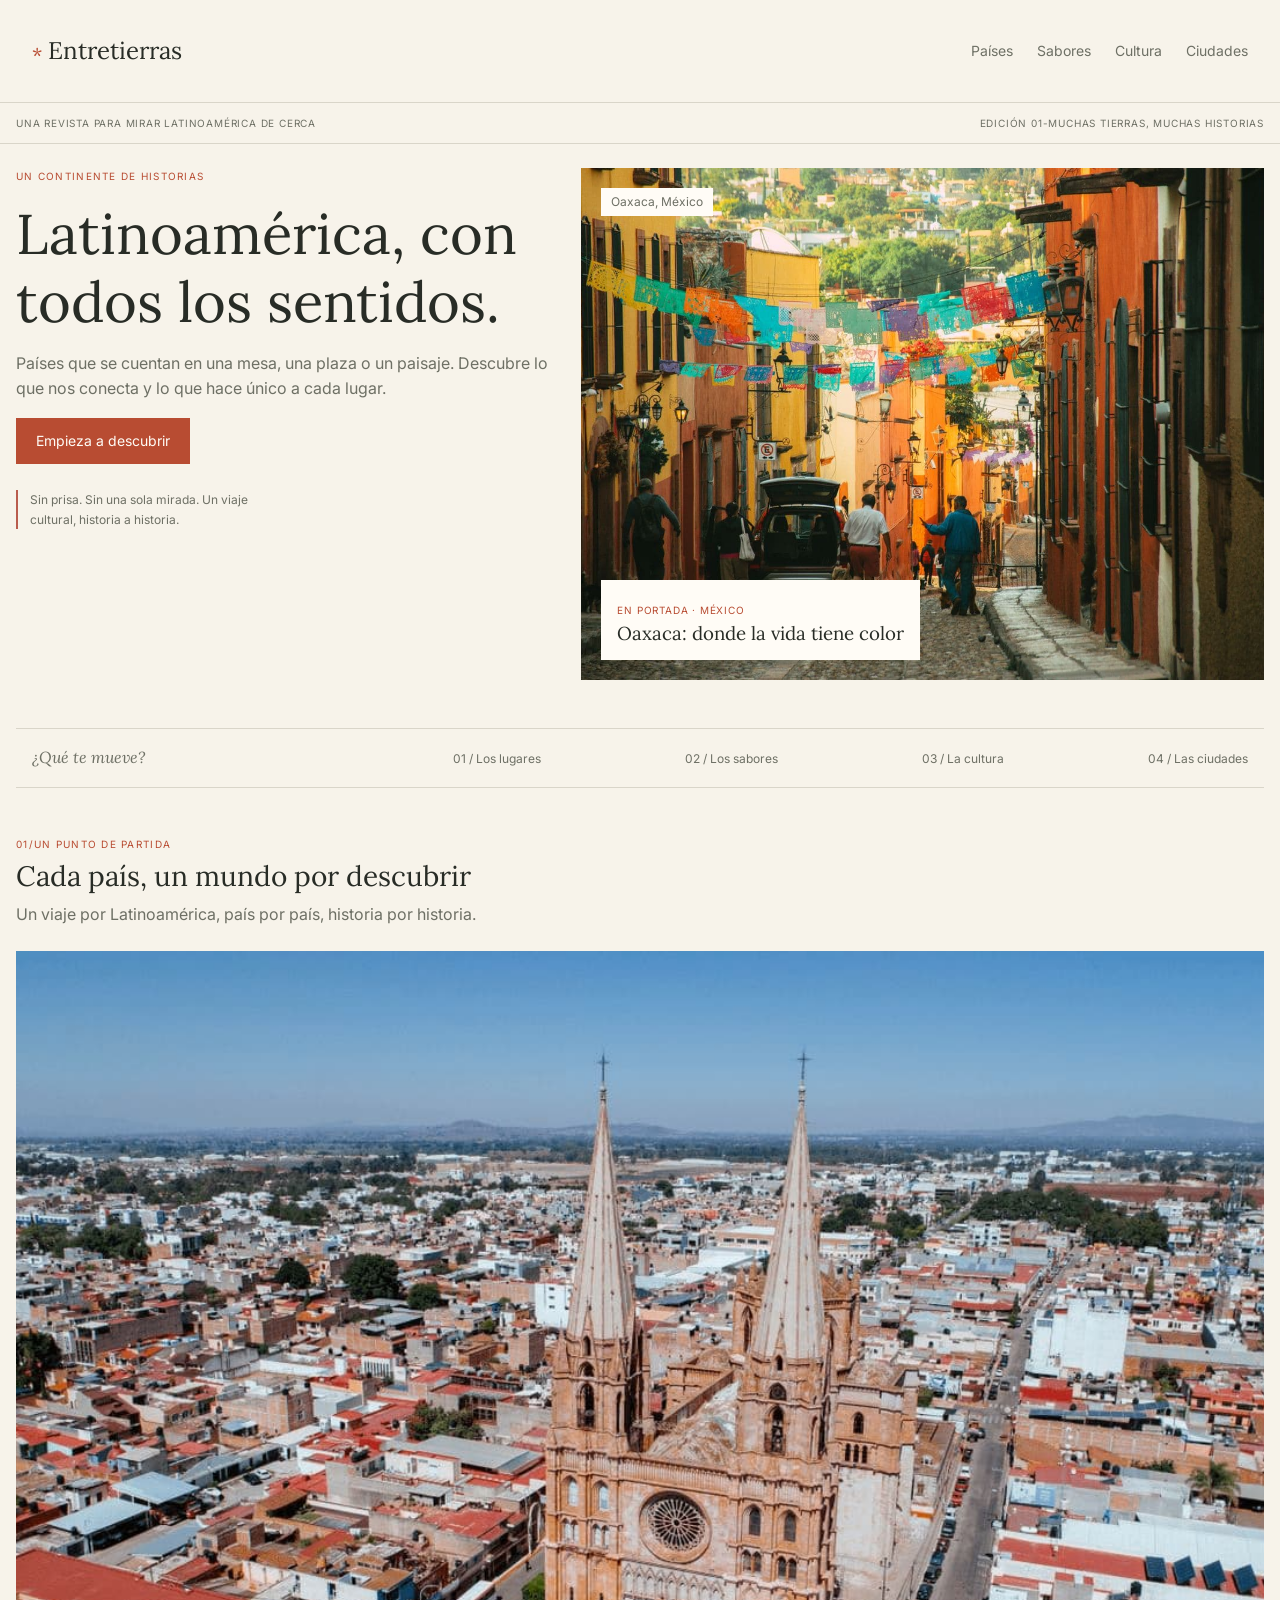
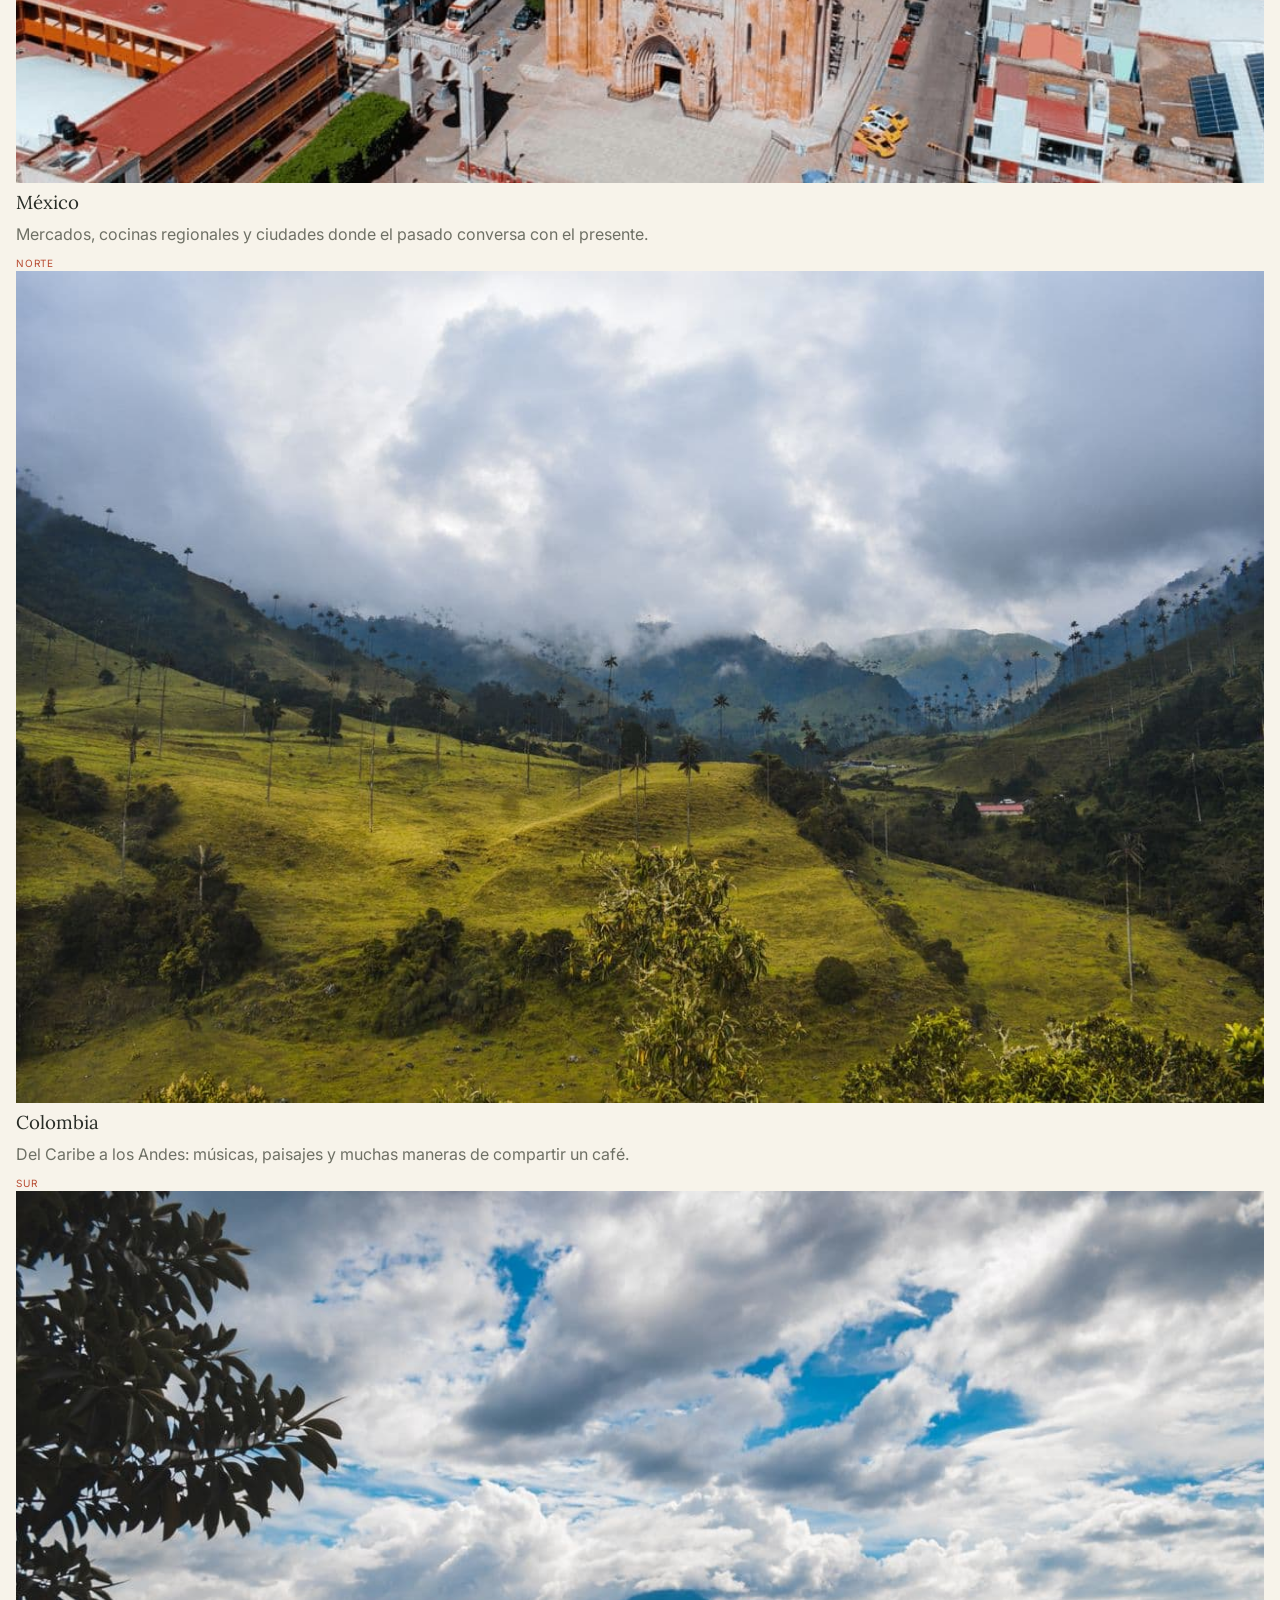
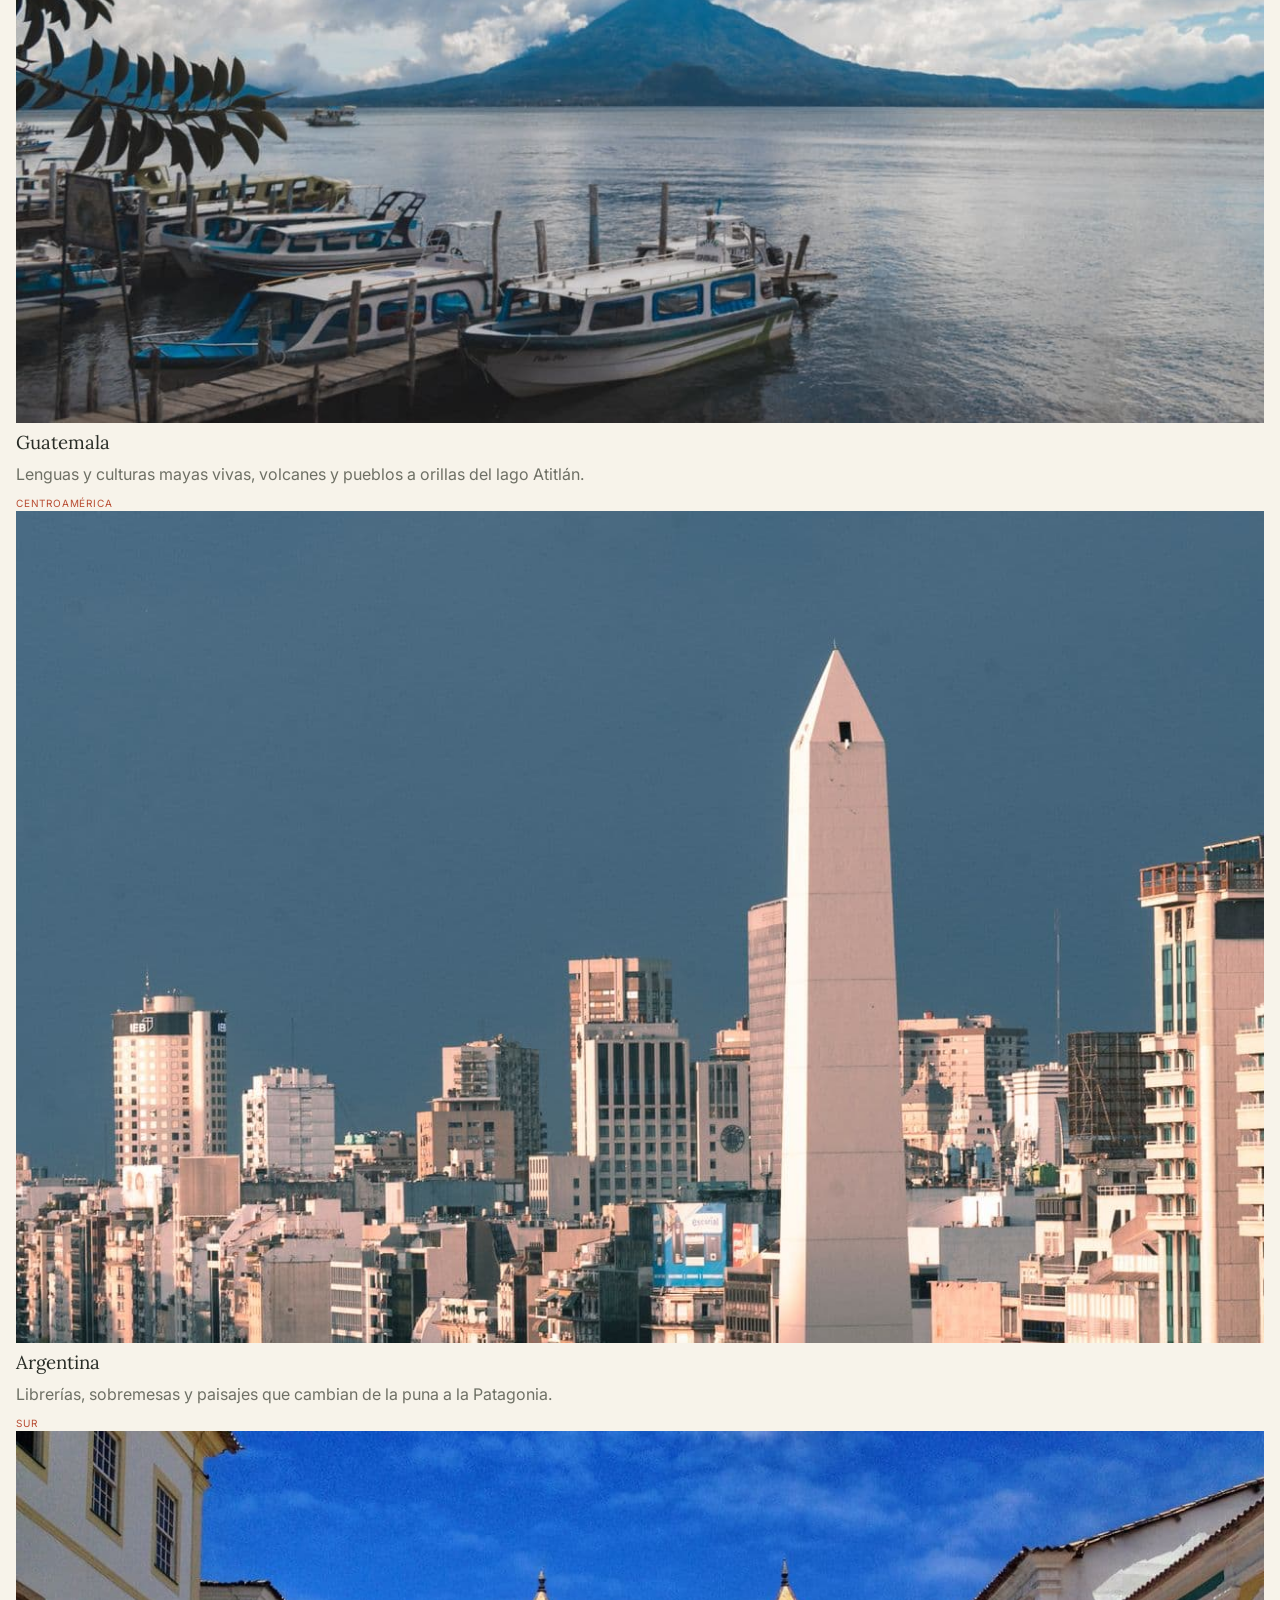
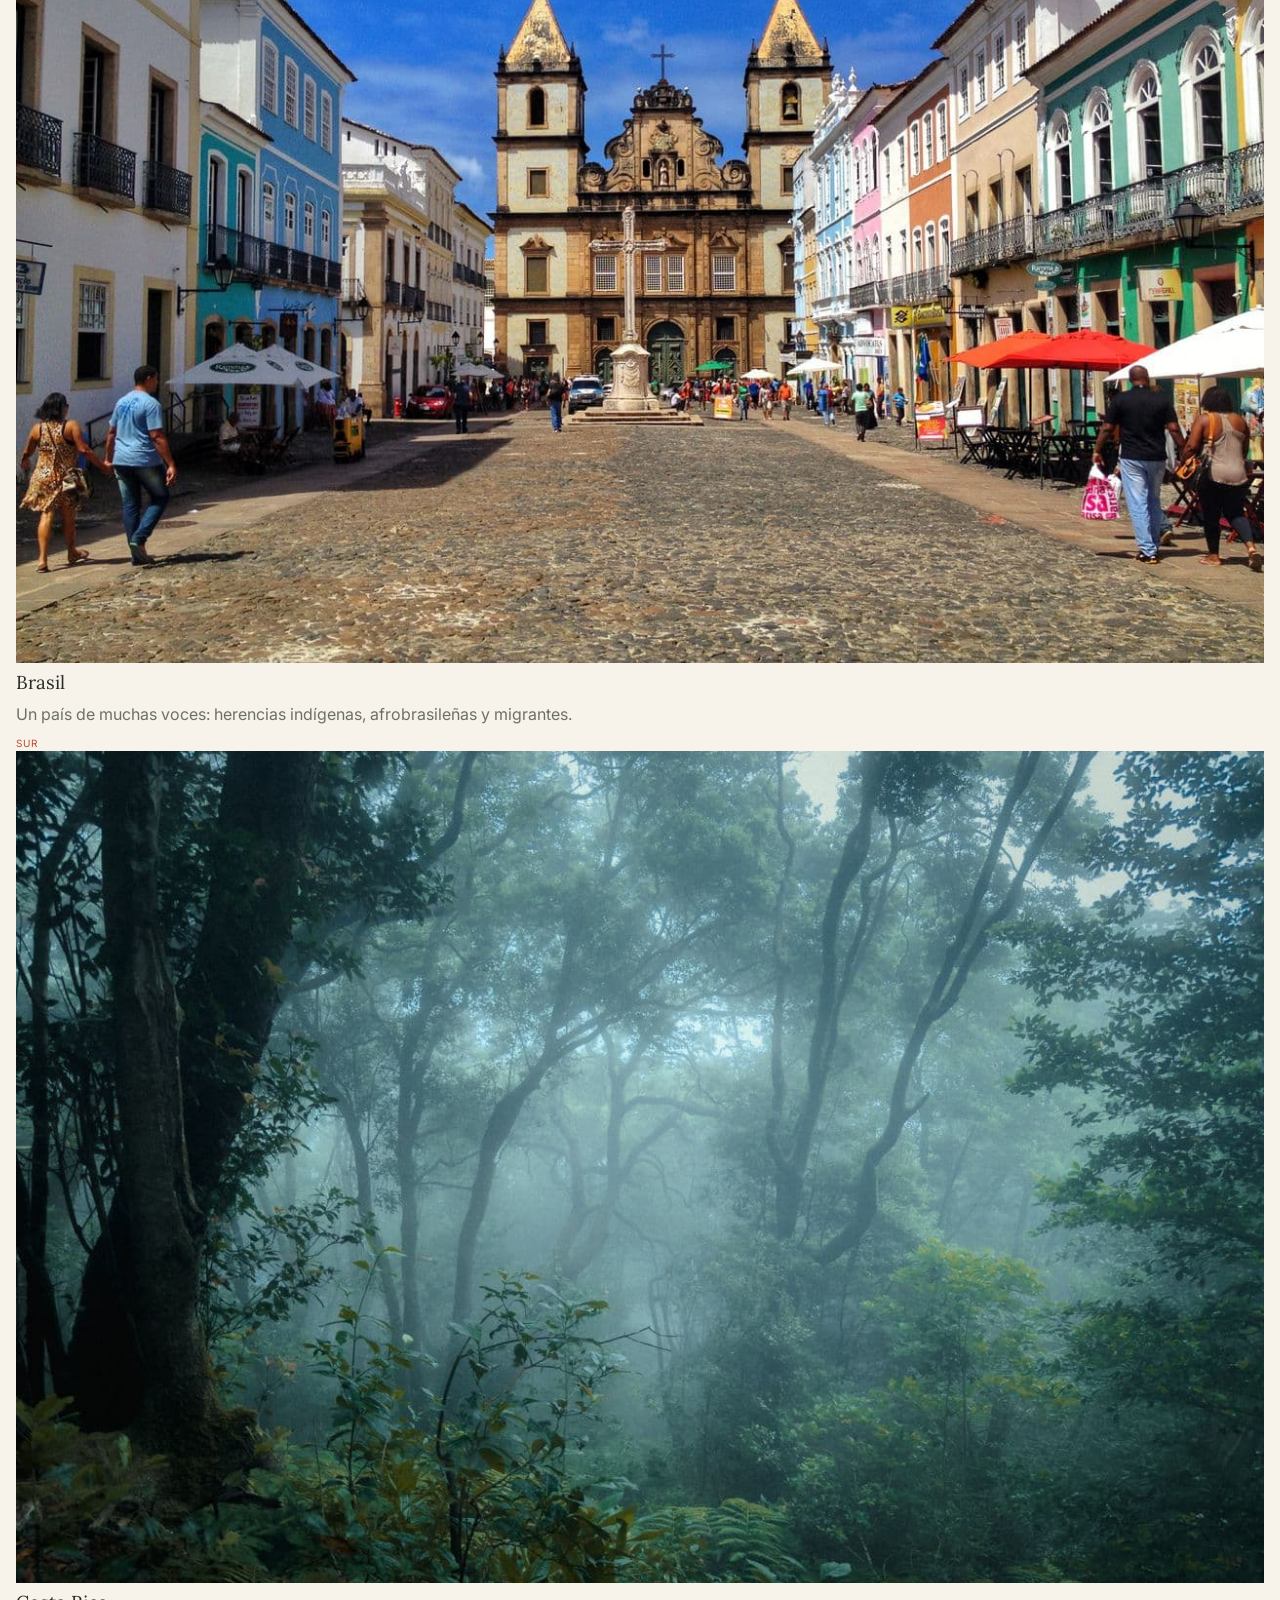
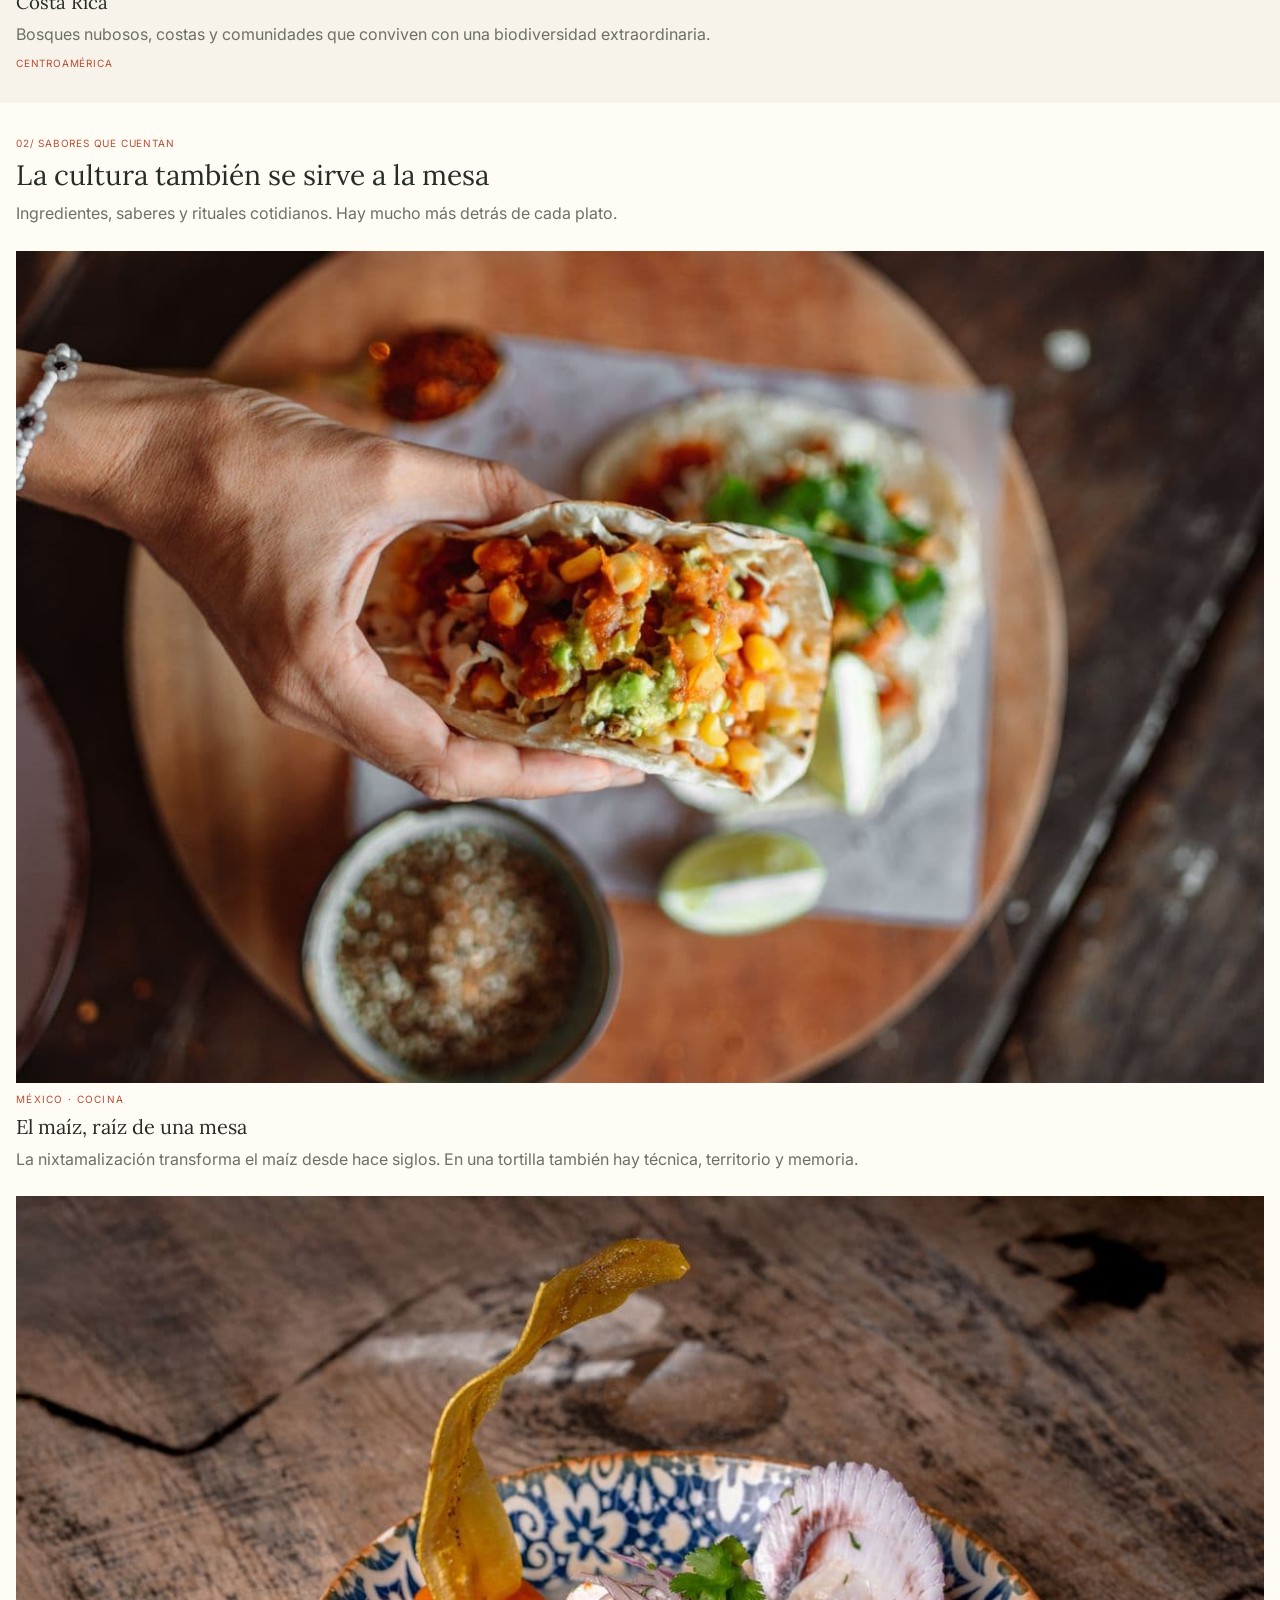
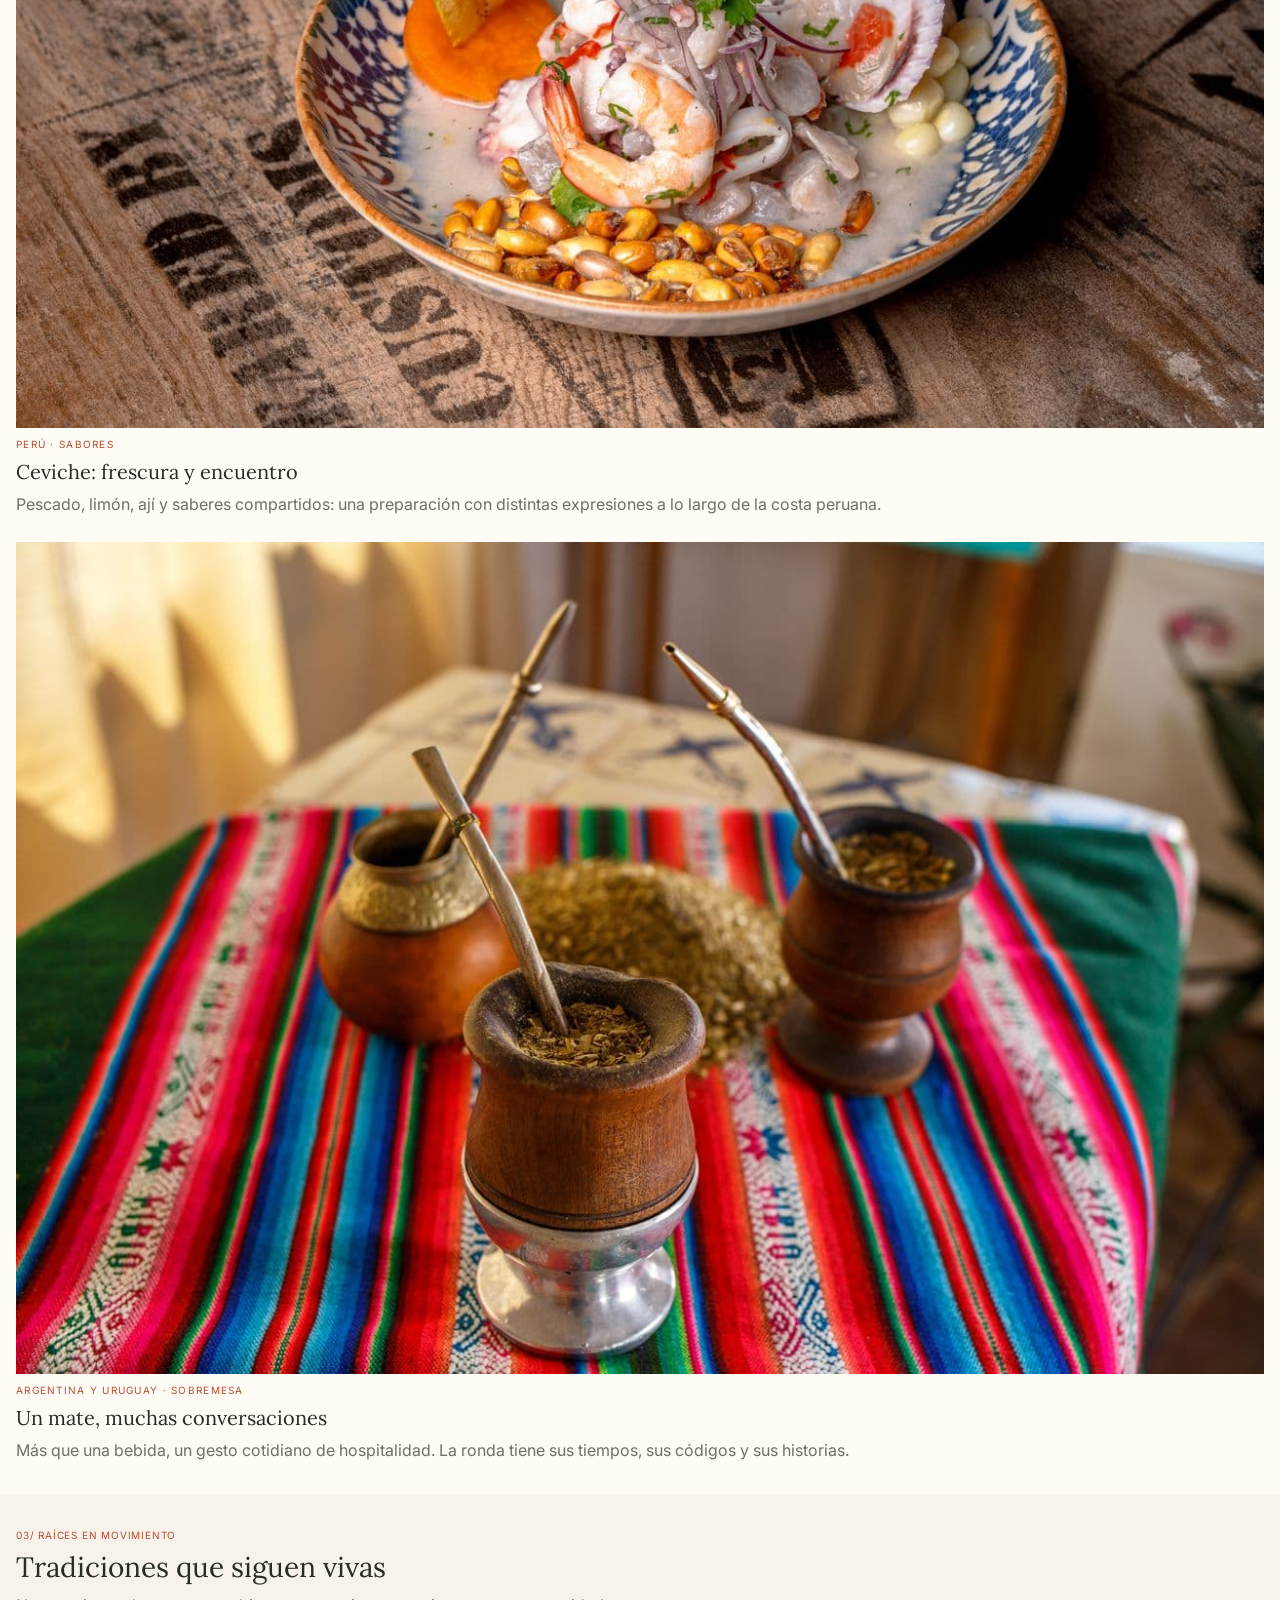
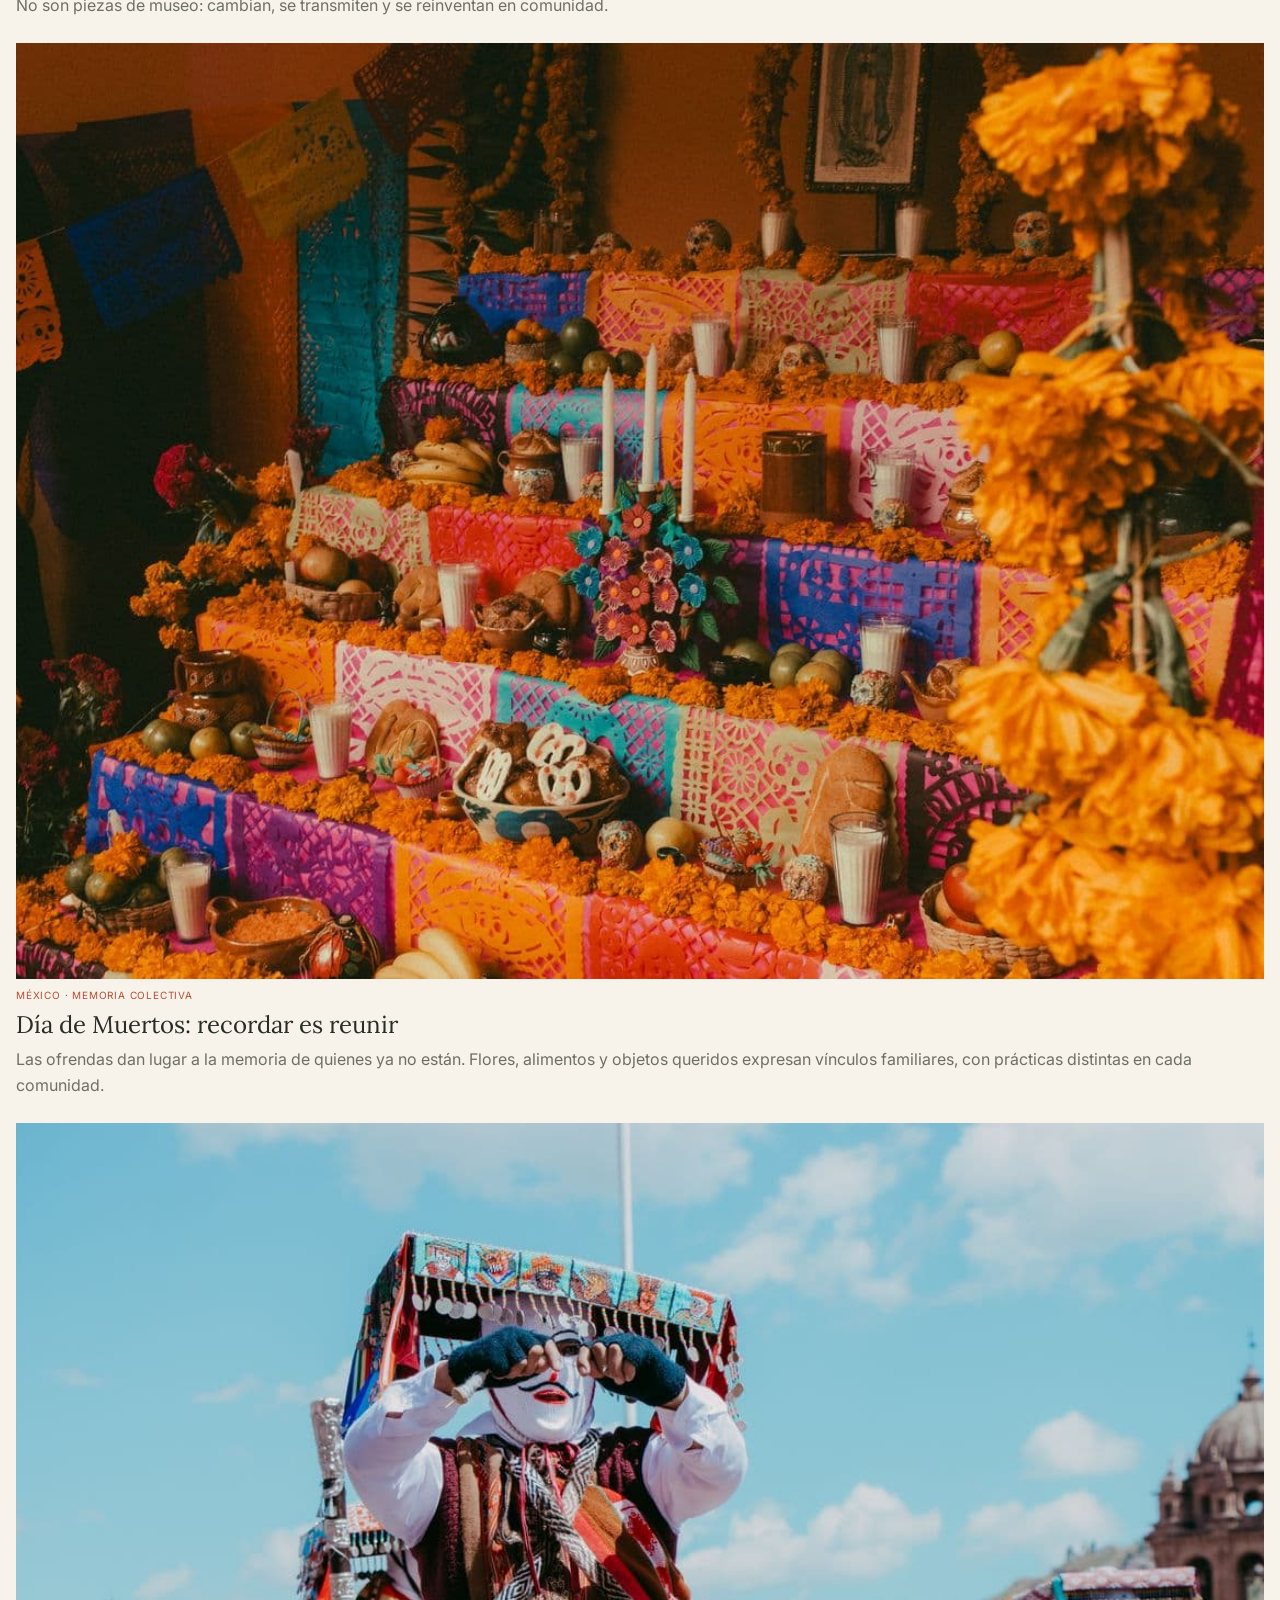
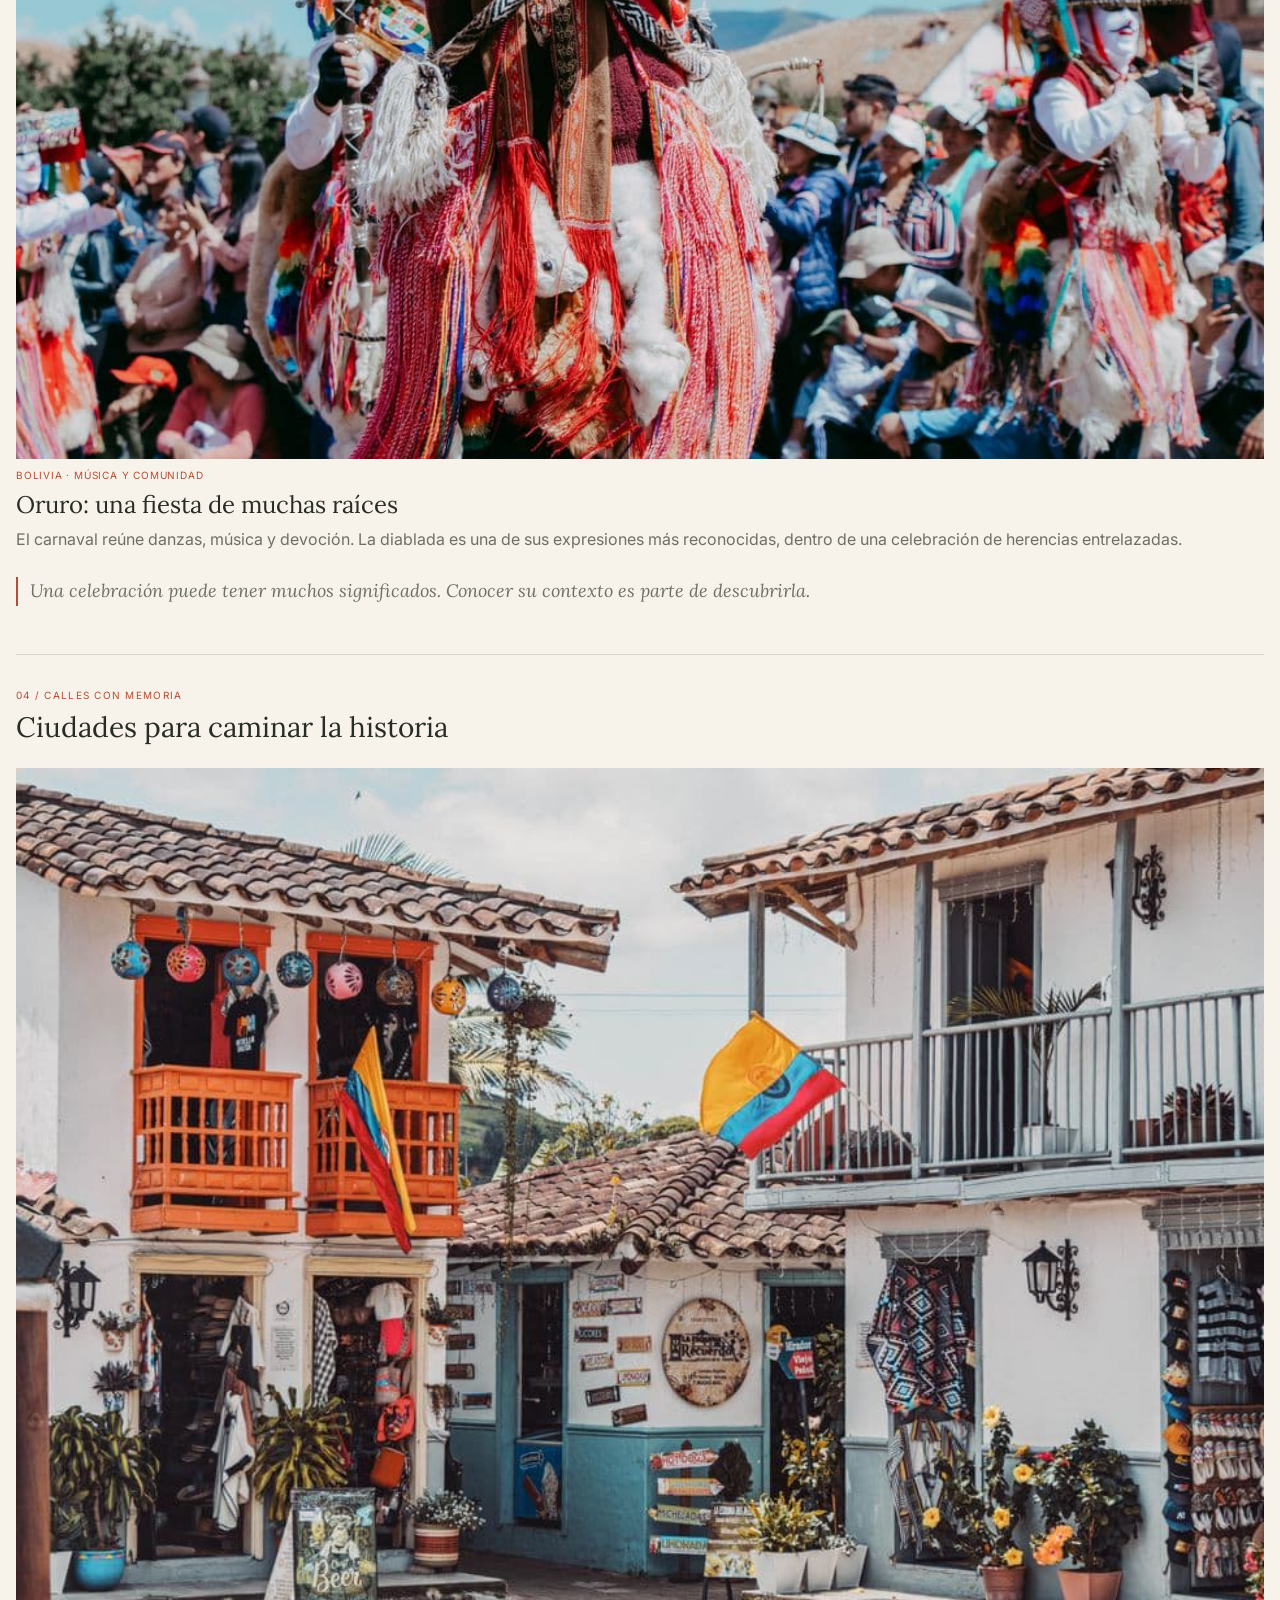
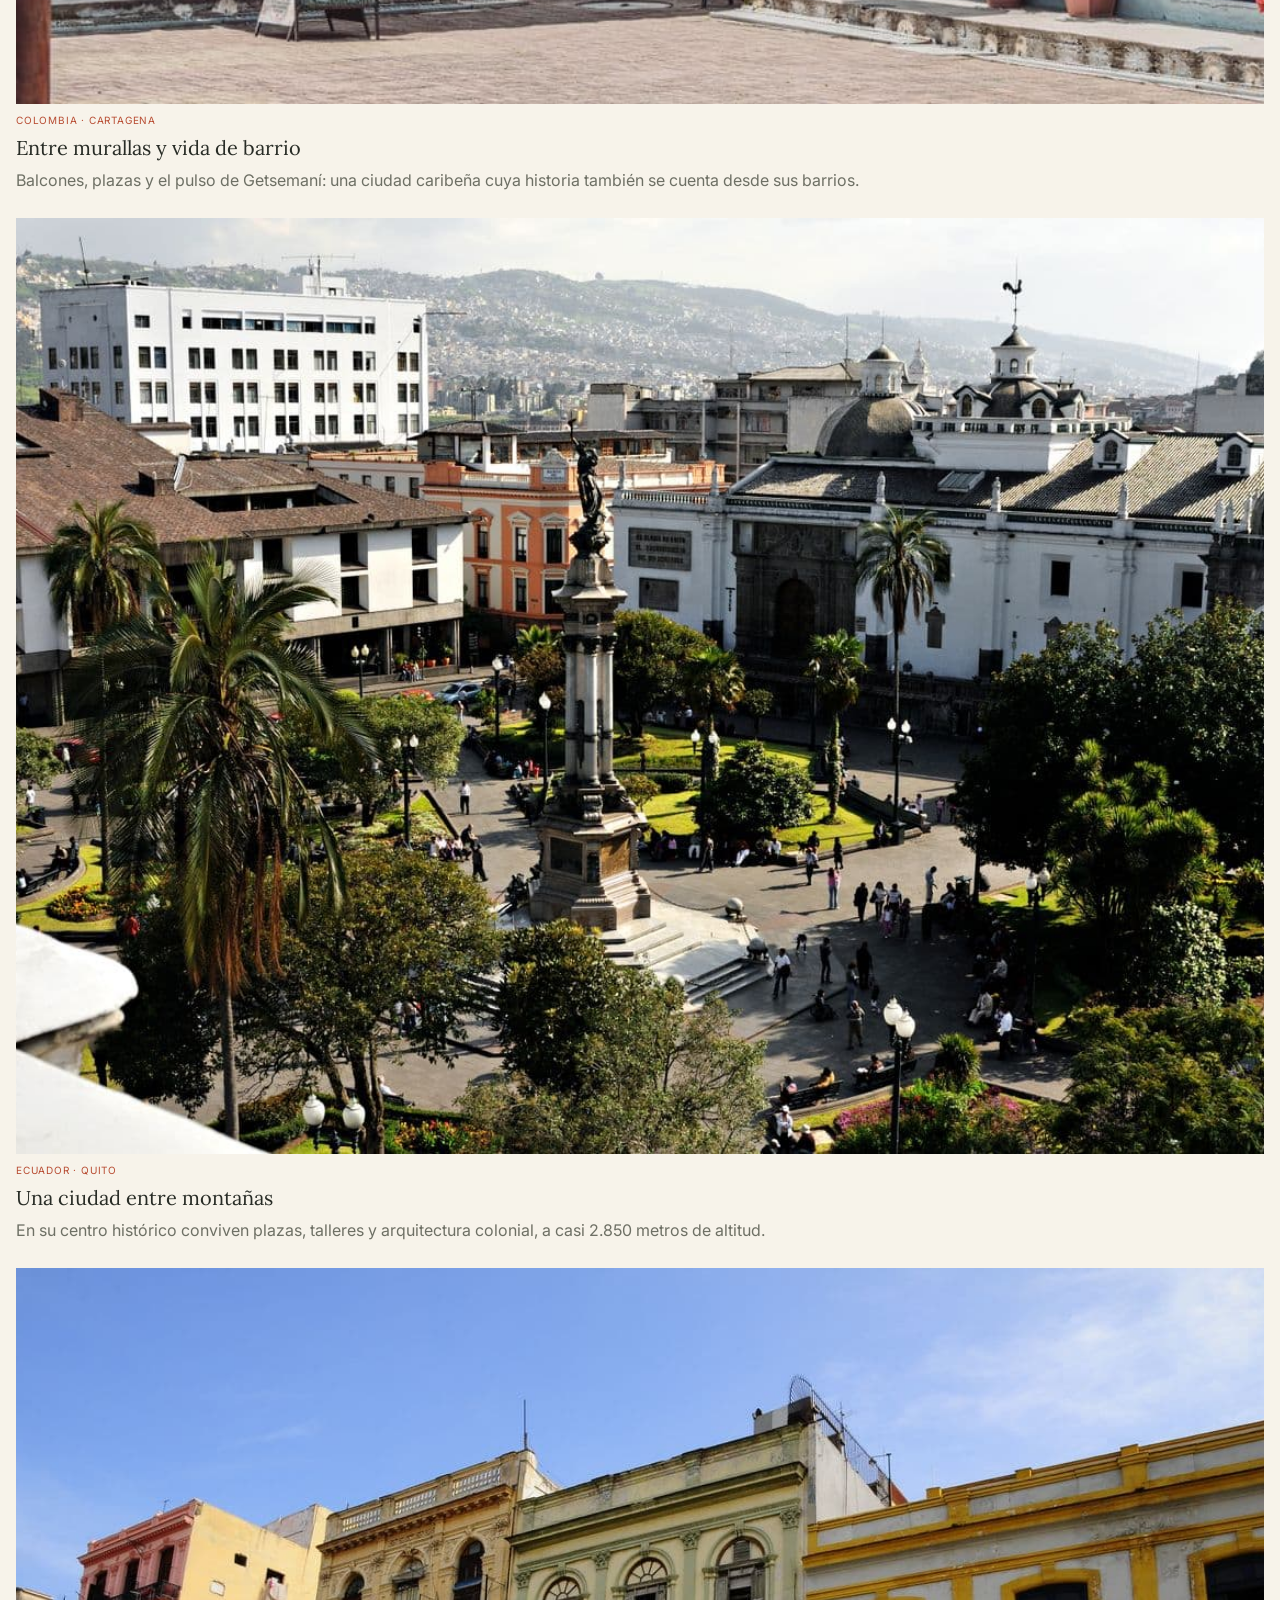
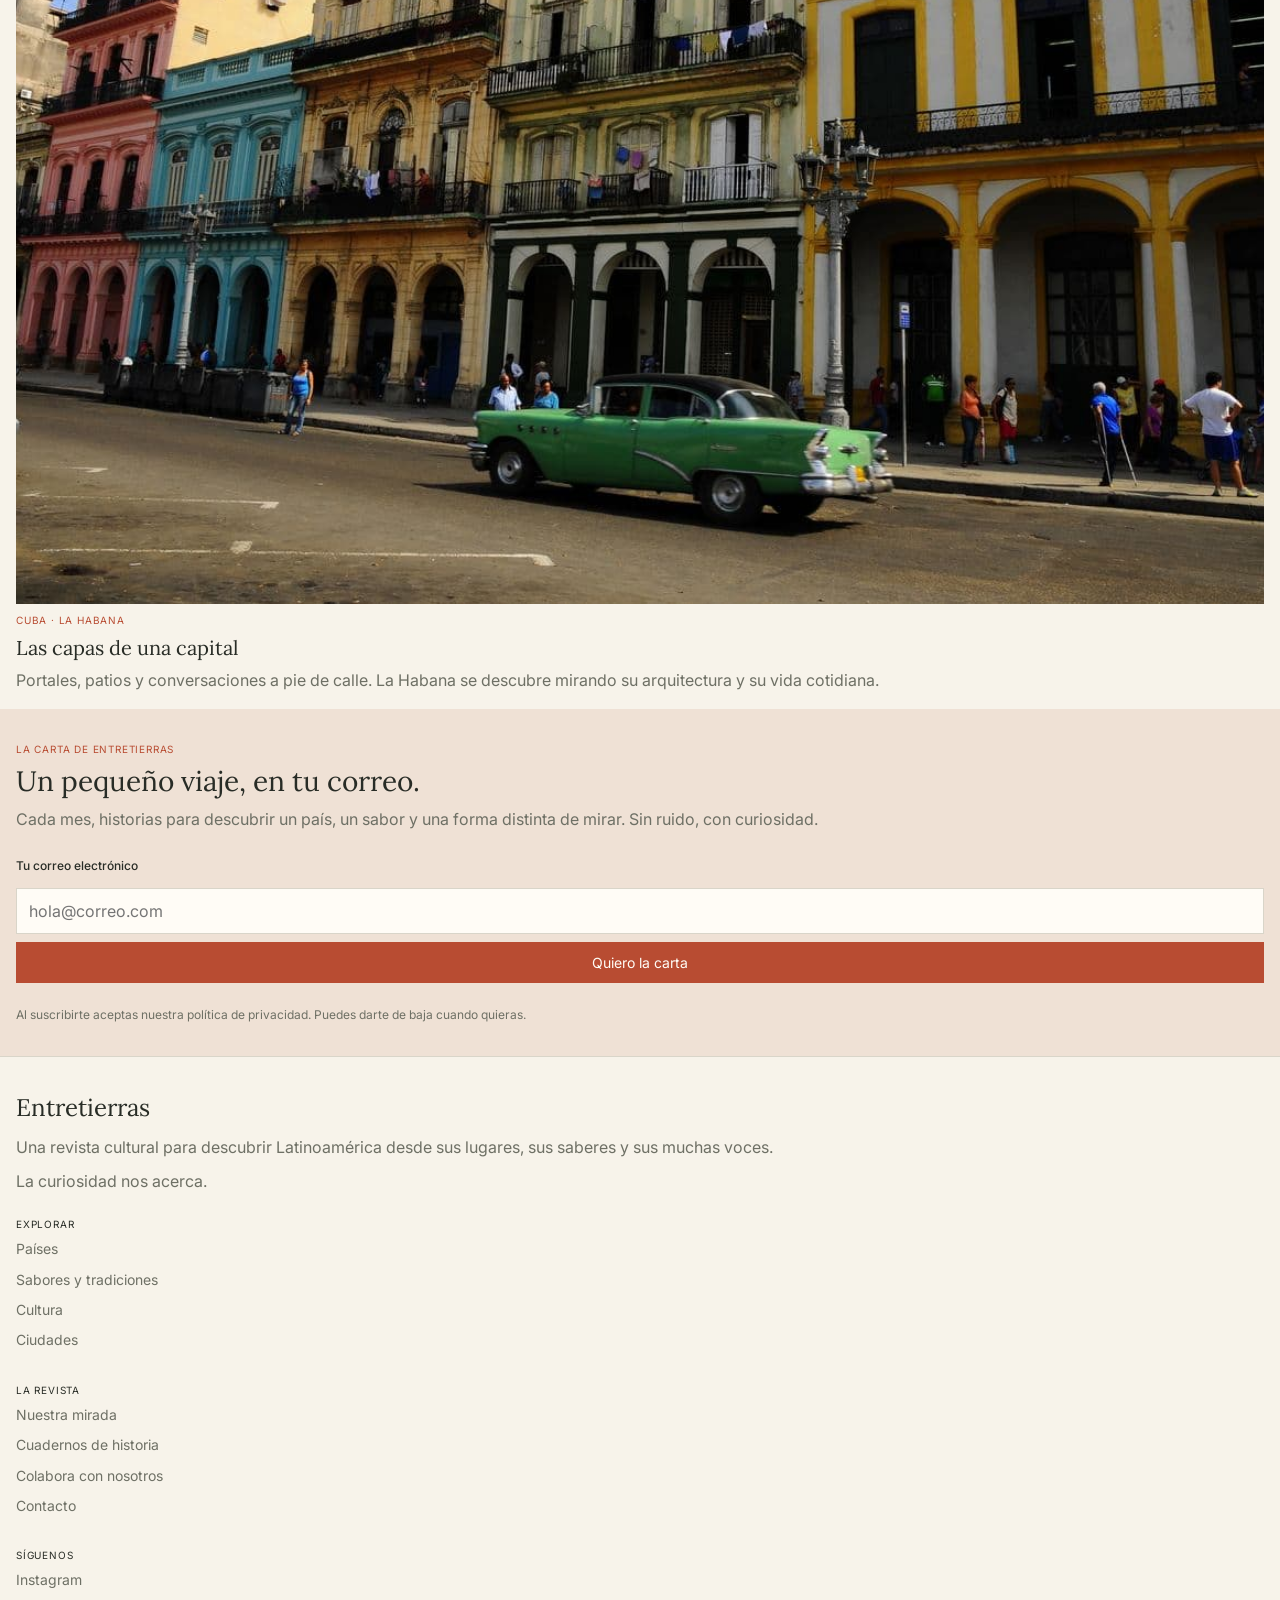
==== commit 908a1c15: "Se hizo header, hero, secciones para el responsive, falta otras más secciones" ====
--- a/index.html
+++ b/index.html
@@ -9,6 +9,7 @@
     <link href="https://fonts.googleapis.com/css2?family=Inter:wght@400;500;600&family=Lora:ital,wght@0,400;0,500;1,400&display=swap" rel="stylesheet">
     <link rel="stylesheet" href="css/base.css">
     <link rel="stylesheet" href="css/layout.css">
+    <link rel="stylesheet" href="css/responsive.css">
 </head>
 <body>
     <!--Parte del header y nav de la pagína-->
@@ -41,7 +42,7 @@
 
                 <div class="historia-portada">
                     <span class="subtitulo">UN CONTINENTE DE HISTORIAS</span>
-                    <h1 class="titulo-principal">Latinoamérica, con todos los sentidos</h1>
+                    <h1 class="titulo-principal">Latinoamérica, con todos los sentidos.</h1>
                      <p>Países que se cuentan en una mesa, una plaza o un paisaje. Descubre lo que nos conecta y lo que hace único a cada lugar.</p>
                      <a href="#paises" class="boton">Empieza a descubrir</a>
 
--- a/css/layout.css
+++ b/css/layout.css
@@ -62,7 +62,7 @@
     letter-spacing: 0.08rem;
 }
 .titulo-principal{
-    font-size: 2,25rem;
+    font-size: 2.25rem;
 }
 .boton{
     display: inline-block;
@@ -72,9 +72,9 @@
     font-size: 0.875rem;
 }
 .nota-hero{
-    padding-left: 0.75rem;
-    border-left: 2px;
-      font-size: 0.75rem;
+    border-left: 2px solid #B95C4D;
+    padding-left: 12px;
+    font-size: 0.75rem;
 }
 /* Imagen del hero */ 
 .historia-imagen {
--- a/css/responsive.css
+++ b/css/responsive.css
@@ -0,0 +1,53 @@
+@media (min-width: 1024px){
+    .header{
+        flex-direction: row;
+        justify-content: space-between;
+        align-items: center;
+        padding: 2rem 2rem;
+    }
+    .eslogan{
+        flex-direction: row;
+        justify-content: space-between;
+    }
+    .historia-destacada{
+        flex-direction: row;
+        gap: 2rem;
+    }
+    .ubicacion-imagen{
+        position: absolute;
+        top: 20px;
+        left: 20px;
+    }
+    .tarjeta-flotante{
+        position: absolute;
+        bottom: 20px;
+        left: 20px;
+    }
+    .historia-portada{
+       display: flex;
+       flex-direction: column;
+       gap: 1rem;
+    }
+    .titulo-principal{
+        font-size: 3.5rem;
+    }
+    .boton{
+      margin-bottom: 10px;
+    }
+    .nota-hero{
+        max-width: 280px;
+    }
+    
+    .secciones{
+       flex-direction: row;
+       justify-content: space-between;
+       align-items: center;
+       padding: 0 2rem;
+    }
+    .lista-secciones{
+        display: flex;
+        flex-direction: row;
+        gap: 9rem;
+        padding: 0;
+    }
+}
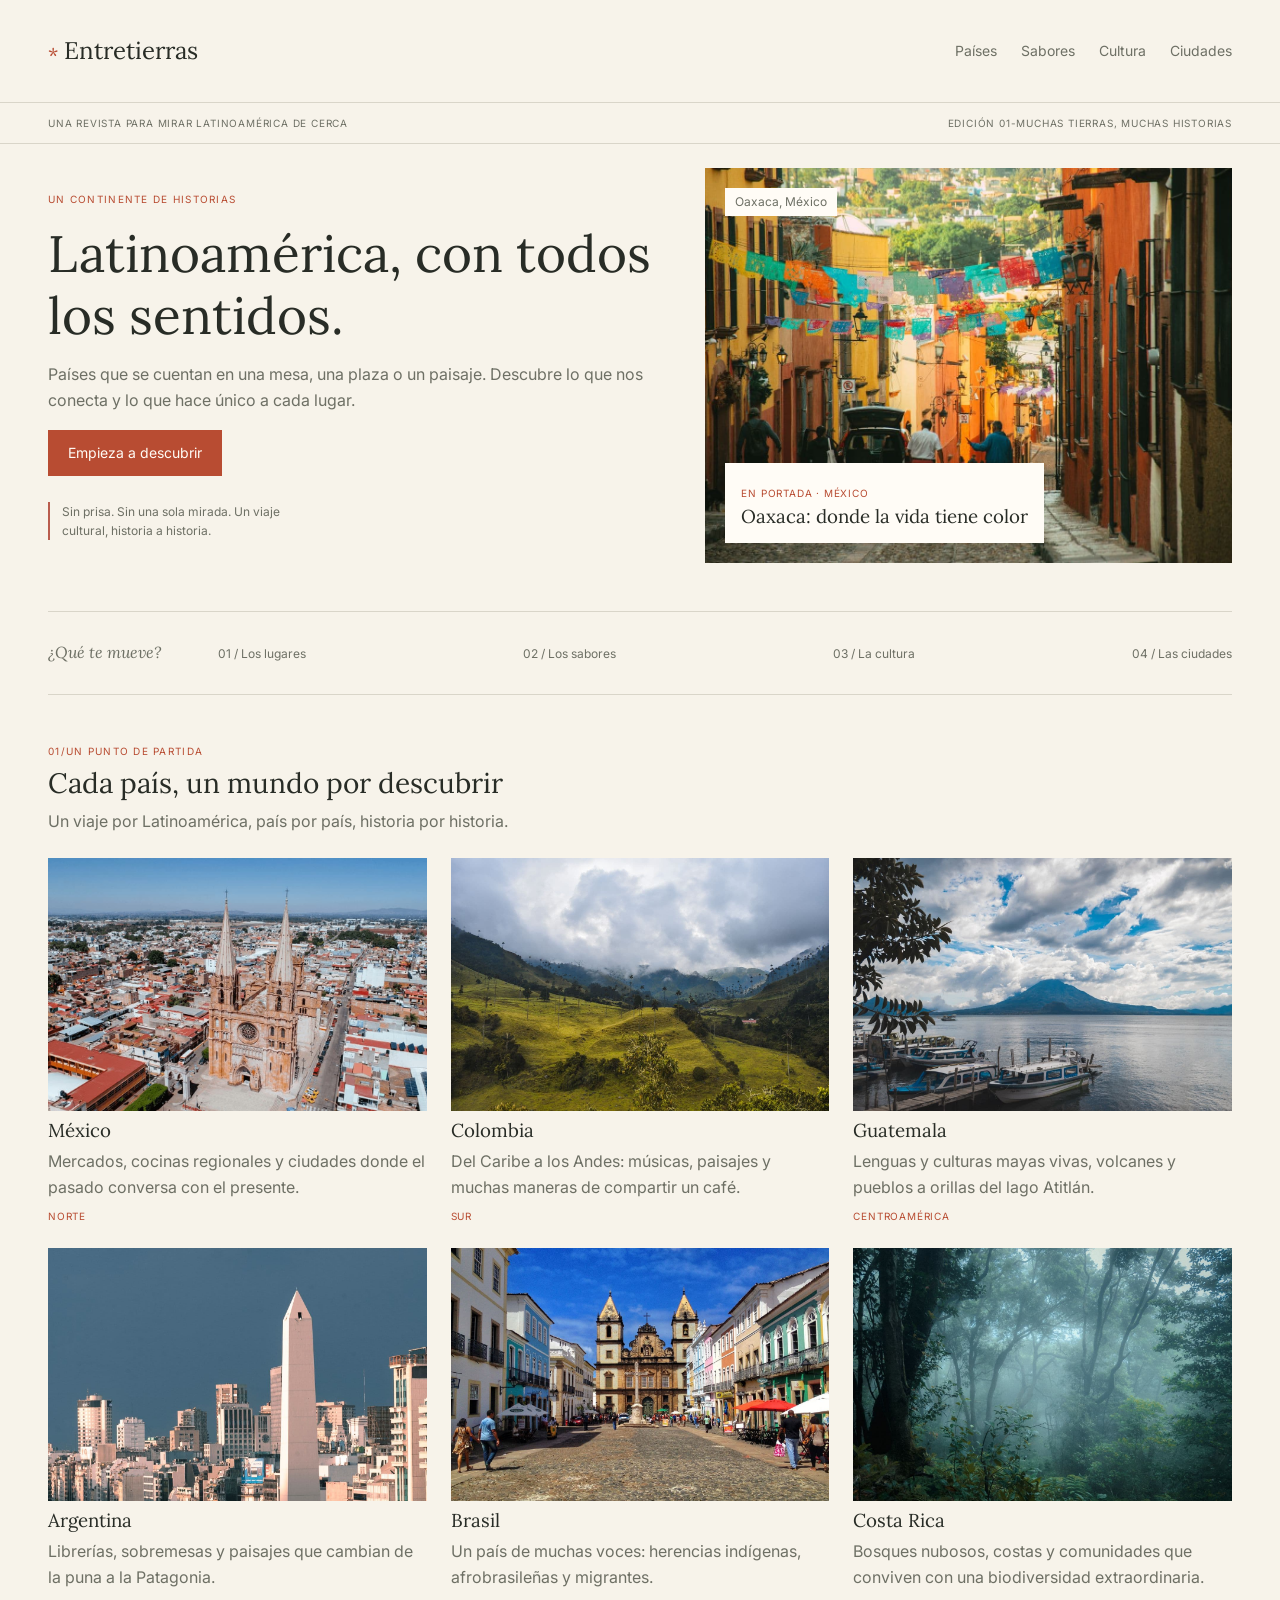
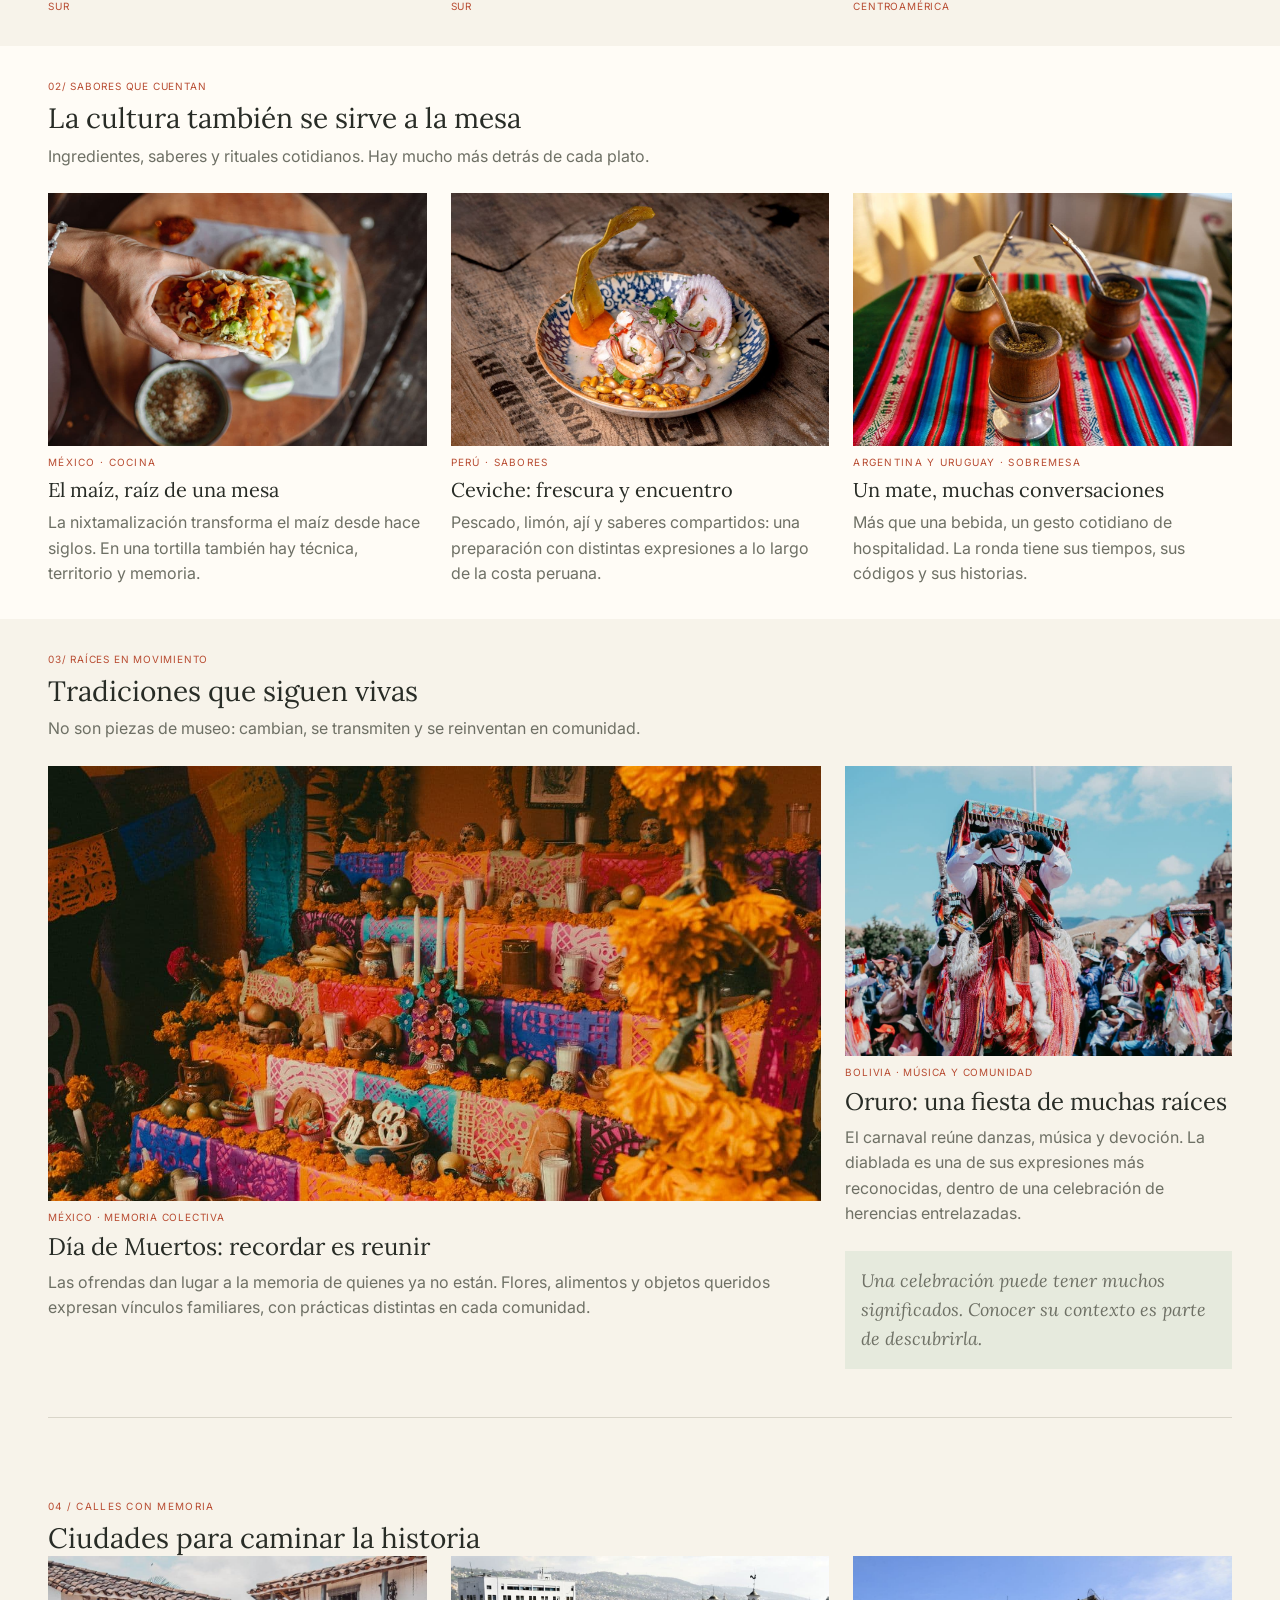
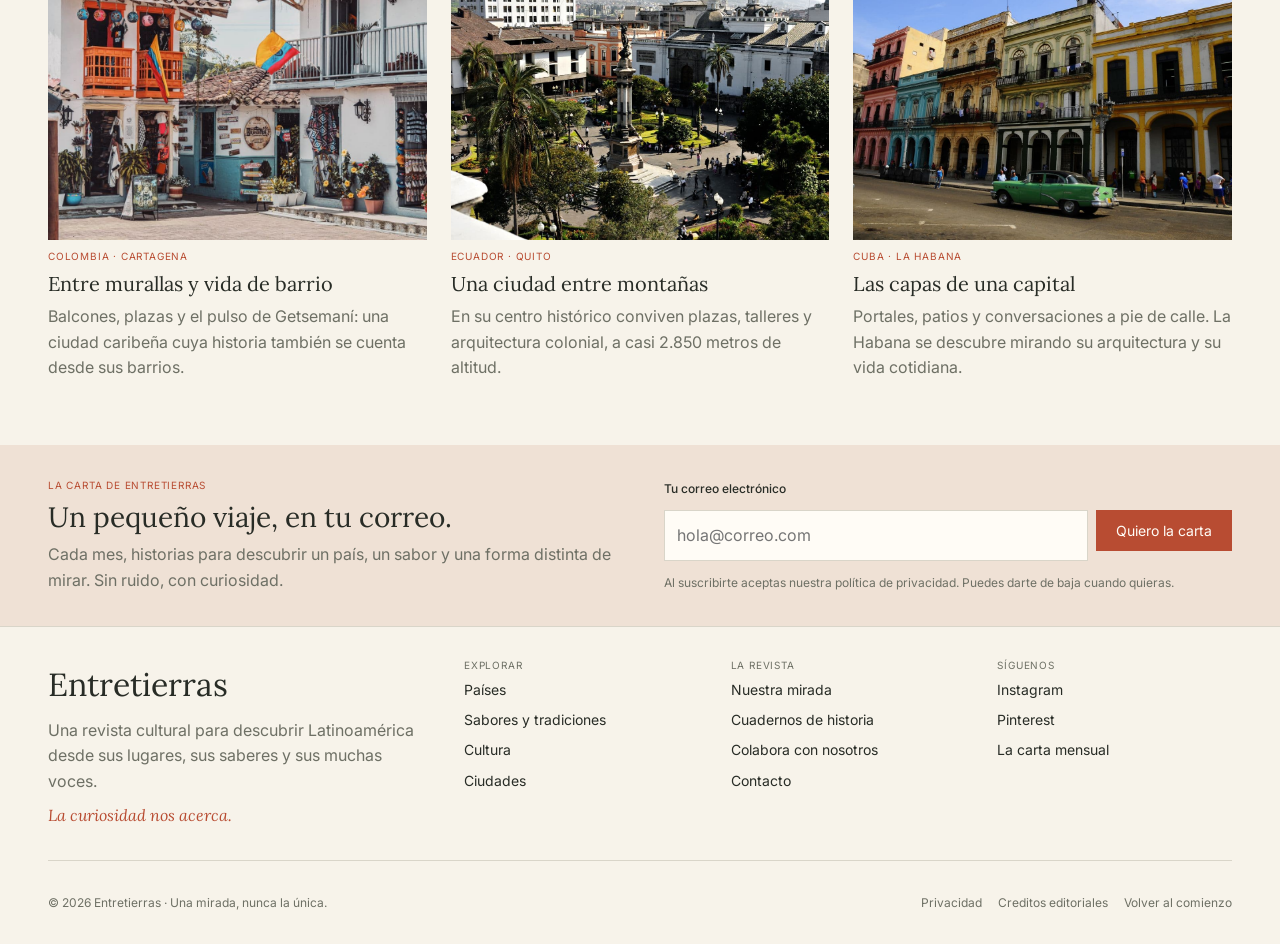
==== commit 4ebf04cf: "Se corrigio padding, clases duplicadas y espacios del responsive" ====
--- a/index.html
+++ b/index.html
@@ -255,7 +255,7 @@
                 <div class="informacion-footer">
                     <p class="footer-logo">Entretierras</p>
                     <p>Una revista cultural para descubrir Latinoamérica desde sus lugares, sus saberes y sus muchas voces.</p>
-                    <p>La curiosidad nos acerca.</p>
+                    <p class="footer-lema">La curiosidad nos acerca.</p>
                 </div>
 
                 <div class="enlaces-footer">
--- a/css/base.css
+++ b/css/base.css
@@ -9,10 +9,14 @@
   --color-fondo-alt: #FFFCF6;
   --color-fondo-newsletter: #EFE1D5;
   --color-fondo-secciones: #D9D5C9;
-
+  --color-verde-suave: #E6EADD;
   /*tipografías*/
   --fuente-titulos: 'Lora', Georgia, serif;
   --fuente-texto: 'Inter', system-ui, sans-serif;
+
+  /*margenes */
+  --margen-lateral: 1rem;
+  --ancho-max: 1200px;
 }
 
 *,
--- a/css/layout.css
+++ b/css/layout.css
@@ -36,7 +36,7 @@
     flex-direction: column;
     align-items: center;
     gap: 0.25rem;
-    padding: 0.75rem 1rem;
+   padding-block: 0.75rem;
     border-bottom: 1px solid var(--color-fondo-secciones);
     font-size: 0.625rem;
      letter-spacing: 0.08em;
@@ -48,7 +48,7 @@
     display: flex;
     flex-direction: column;
     gap:1.5rem;
-    padding: 1.5rem 1rem 2rem;
+   padding-block: 1.5rem 2rem;
 }
 .historia-portada{
     display: flex;
@@ -108,7 +108,7 @@
     display: flex;
     flex-direction: column;
     gap: 0.5rem;
-    padding: 0.75rem 1rem;
+    padding-block: 0.75rem;
     border-bottom: none;
 }
 .secciones-titulo{
@@ -128,14 +128,14 @@
 .linea-separadora{
     border: none;
     border-top: 1px solid var(--color-fondo-secciones);
-    margin: 1rem 1rem;
+    margin: 1rem var(--margen-lateral);
 }
 /* == Seccion de paises == */ 
 .tarjetas-paises{
     display: flex;
     flex-direction: column;
     gap: 1.5rem;
-    padding: 2rem 1rem;
+    padding-block: 2rem;
 }
 .introduccion{
     display: flex;
@@ -178,7 +178,7 @@
     display: flex;
     flex-direction: column;
     gap: 1.5rem;
-    padding: 2rem 1rem;
+    padding-block: 2rem;
     background: var(--color-fondo-alt);
 }
 .introduccion-sabores{
@@ -224,7 +224,7 @@
     display: flex;
     flex-direction: column;
     gap: 1.5rem;
-    padding: 2rem 1rem;
+    padding-block: 2rem;
 }
 .introduccion-cultura {
     display: flex;
@@ -272,11 +272,12 @@
   font-size: 1.125rem;
 }
 /* Seccion de ciudades */ 
+.seleccion-ciudades{
+    display: flex;
+    gap: 1.5rem;
+}
 .seccion-ciudades{
-    display: flex;
-    flex-direction: column;
-    gap: 1.5rem;
-    padding: 1rem 1rem;
+    padding-block: 2rem;
 }
 .introduccion-ciudades {
     display: flex;
@@ -321,7 +322,7 @@
     display: flex;
     flex-direction: column;
     gap: 1.5rem;
-    padding: 2rem 1rem;
+    padding-block: 2rem;
     background: var(--color-fondo-newsletter);
 }
 .introduccion-suscripcion{
@@ -373,7 +374,7 @@
     display: flex;
     flex-direction: column;
     gap: 1.5rem;
-    padding: 2rem 1rem;
+    padding-block: 2rem;
     border-top: 1px solid var(--color-fondo-secciones);
 }
 .informacion-footer {
@@ -390,6 +391,16 @@
   font-family: var(--fuente-titulos);
   font-style: italic;
   color: var(--color-terracota);
+}
+.revistas-footer h3, 
+.redes-sociales h3, 
+.enlaces-footer h3 {
+    color: var(--color-texto);
+}
+.revistas-footer a, 
+.redes-sociales a, 
+.enlaces-footer a {
+    color: var(--color-titulos);
 }
 .footer h3 {
   margin-bottom: 0.5rem;
@@ -423,4 +434,17 @@
 .informacion-legal li {
   margin-bottom: 0;
   font-size: inherit;
+}
+/* Para ajustar un poco las margenes*/
+.header,
+.eslogan,
+.historia-destacada,
+.secciones,
+.tarjetas-paises,
+.seccion-sabores,
+.seccion-cultura,
+.seccion-ciudades,
+.seccion-suscripcion,
+.footer {
+  padding-inline: var(--margen-lateral);
 }
--- a/css/responsive.css
+++ b/css/responsive.css
@@ -1,17 +1,31 @@
+@media (min-width: 768px) {
+  :root { --margen-lateral: 2rem; }
+
+  .seleccion-paises,
+  .tarjetas-comidas,
+  .tarjetas-ciudades {
+    grid-template-columns: repeat(2, 1fr);
+  }
+}
 @media (min-width: 1024px){
+     :root { --margen-lateral: max(3rem, calc((100% - 1200px) / 2)); }
     .header{
         flex-direction: row;
         justify-content: space-between;
         align-items: center;
-        padding: 2rem 2rem;
+        padding-block: 2rem;
     }
     .eslogan{
         flex-direction: row;
         justify-content: space-between;
     }
     .historia-destacada{
+        align-items: center;
         flex-direction: row;
         gap: 2rem;
+    }
+    .foto-hero{
+        max-height: 36rem;
     }
     .ubicacion-imagen{
         position: absolute;
@@ -29,7 +43,8 @@
        gap: 1rem;
     }
     .titulo-principal{
-        font-size: 3.5rem;
+
+       font-size: clamp(2.25rem, 4vw, 3.5rem);
     }
     .boton{
       margin-bottom: 10px;
@@ -42,12 +57,114 @@
        flex-direction: row;
        justify-content: space-between;
        align-items: center;
-       padding: 0 2rem;
+       padding-block: 0.75rem;
     }
     .lista-secciones{
         display: flex;
-        flex-direction: row;
-        gap: 9rem;
-        padding: 0;
+        flex: 1;
+        justify-content: space-between;
+        margin-left: 3rem;
     }
+   .seleccion-paises , .tarjetas-comidas, 
+   .tarjetas-ciudades{
+    display: grid;
+    grid-template-columns: repeat(3,1fr);
+   }
+   .seccion-ciudades{
+     padding-block: 4rem;
+   }
+   .seleccion-paises{
+    gap:1.5rem;
+   }
+   .editorial-historias {
+    grid-template-columns: 2fr 1fr;
+    align-items: start;
+   }
+   .tarjeta-cultura:first-child{
+    grid-row: 1/ span 2;
+   }
+   .parrafo-significado{
+    padding: 1rem;
+    background: var(--color-verde-suave);
+    border-left: none;
+   }
+   .tarjeta-cultura:first-child img { 
+    aspect-ratio: 16 / 9; 
+}
+.tarjeta-cultura:nth-child(2) img { 
+    aspect-ratio: 4 / 3; 
+}
+.seccion-suscripcion {
+  flex-direction: row;
+  justify-content: space-between;
+  align-items: center;
+  gap: 3rem;
+}
+
+.introduccion-suscripcion,
+.formulario {
+  flex: 1;
+}
+
+.formulario form {
+  flex-direction: row;
+  flex-wrap: wrap;
+  gap: 0.5rem;
+}
+
+.formulario label {
+  width: 100%;
+}
+
+.formulario input {
+  flex: 1;
+  width: auto;
+}
+
+.formulario .boton {
+  width: auto;
+}
+
+/* Footer */
+.footer {
+  flex-direction: row;
+  flex-wrap: wrap;
+  justify-content: space-between;
+  gap: 2rem;
+}
+
+.informacion-footer {
+  flex: 2;
+  max-width: 24rem;
+}
+
+.enlaces-footer,
+.revistas-footer,
+.redes-sociales {
+  flex: 1;
+}
+
+.footer .linea-separadora,
+.informacion-legal {
+  width: 100%;
+}
+
+.informacion-legal {
+  flex-direction: row;
+  justify-content: space-between;
+}
+.footer-logo{
+    font-size: 2rem;
+}
+.revistas-footer h3, 
+.redes-sociales h3, 
+.enlaces-footer h3 {
+    color: var(--color-texto);
+}
+.revistas-footer a, 
+.redes-sociales a, 
+.enlaces-footer a {
+    color: var(--color-titulos);
+}
+
 }
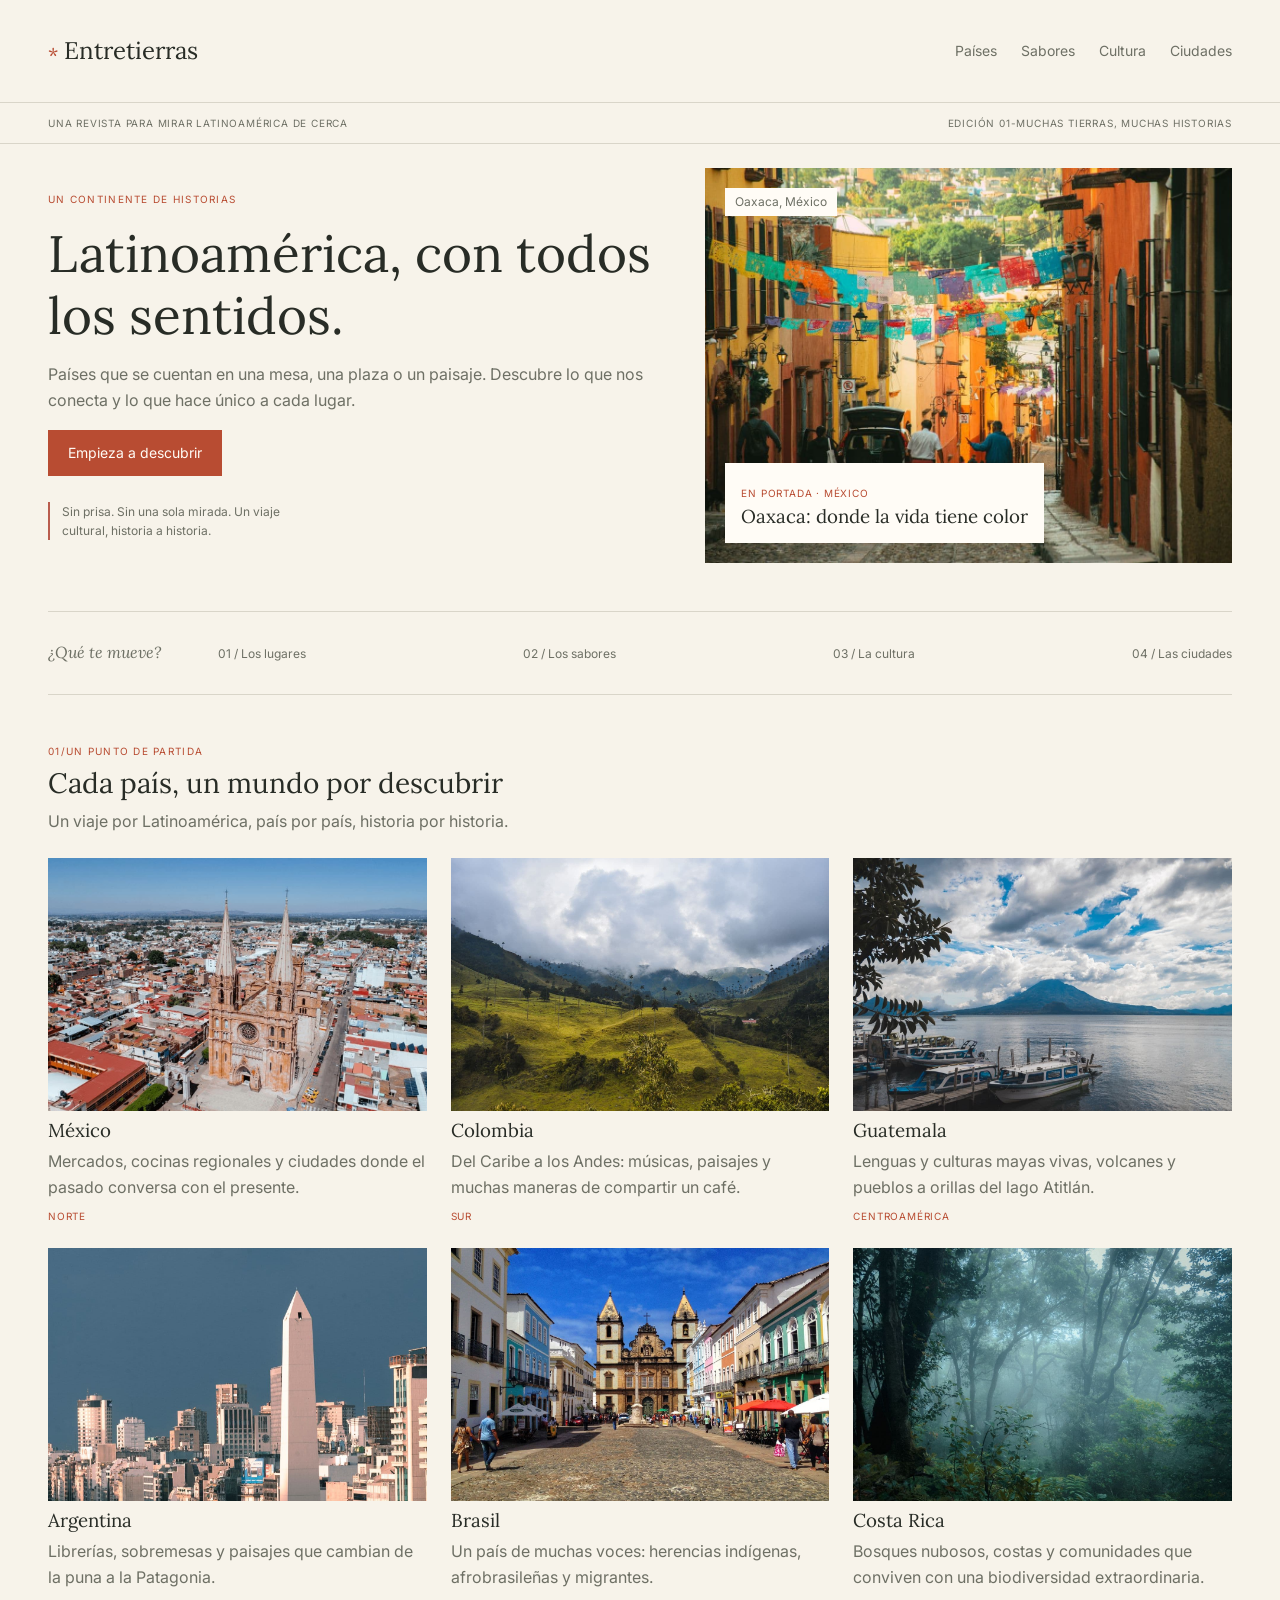
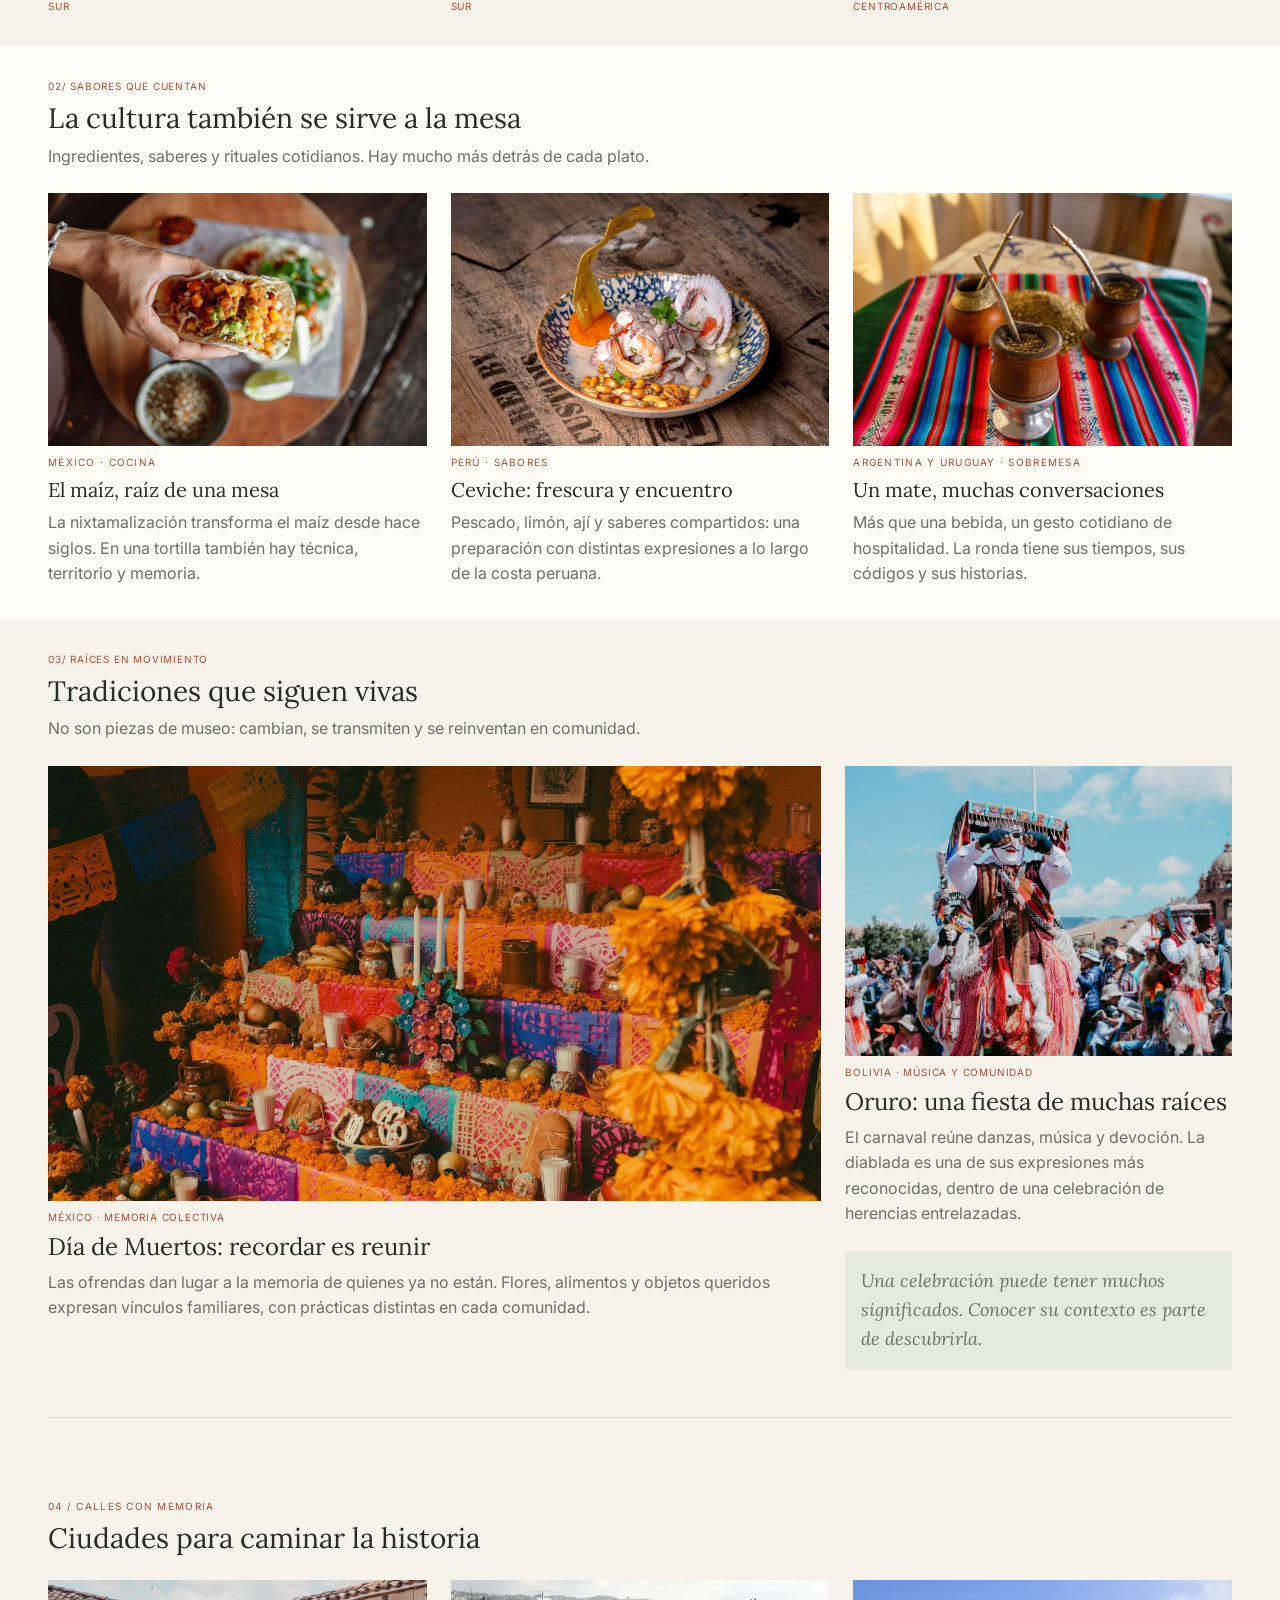
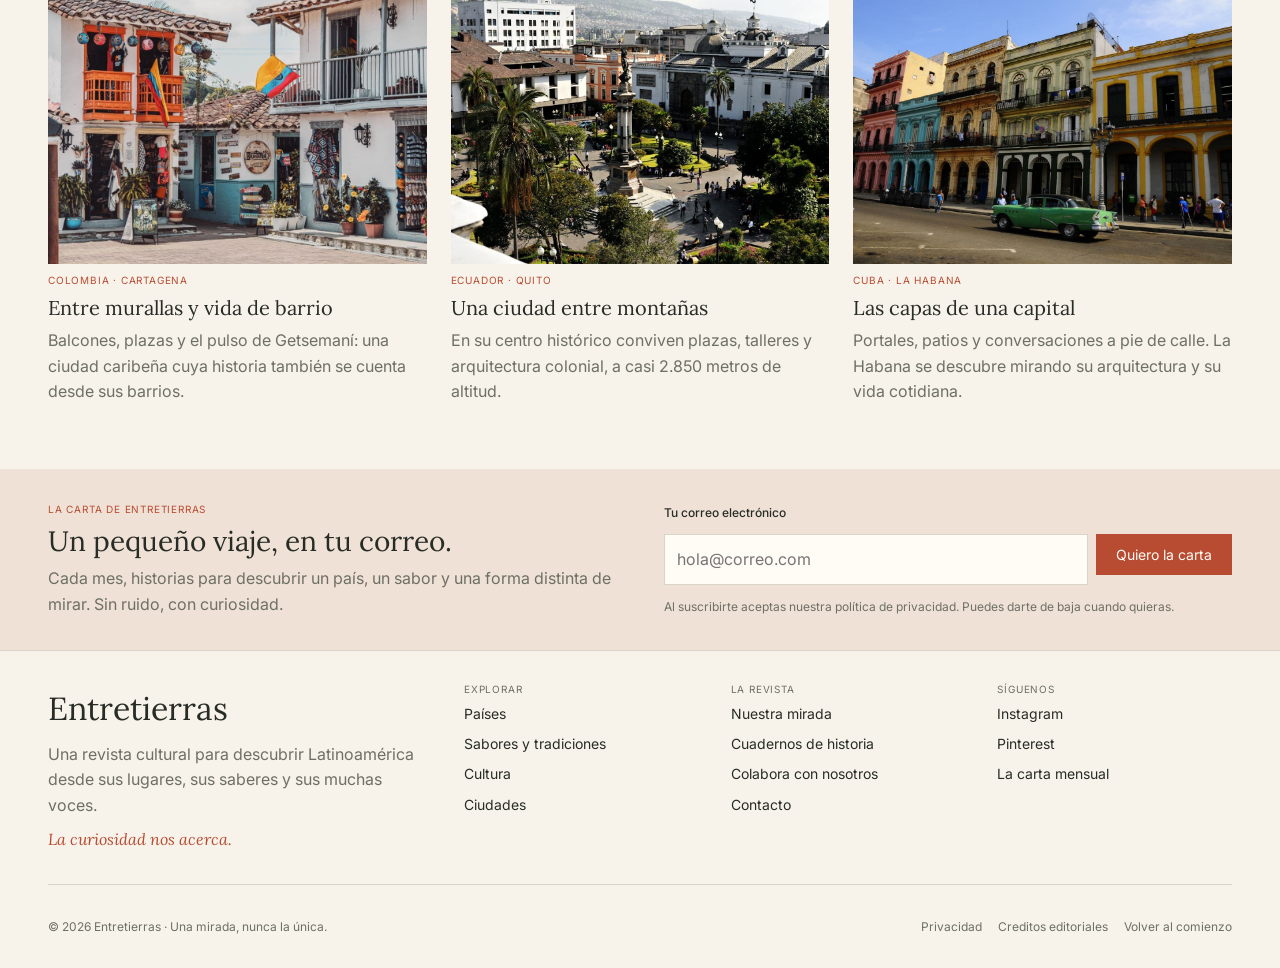
==== commit d8a4a8a4: "se termino la pagina de pais, además se hicieron algunas correciones sobre clases duplicadas en la p" ====
--- a/index.html
+++ b/index.html
@@ -88,42 +88,42 @@
 
                 <article class="tarjeta-pais">
                 <img src="img/paises/mexico-pais.jpg" alt="Calle colonial de México">
-                <h3>México</h3>
+                <h3><a href="pais.html?id=mexico">México</a></h3>
                  <p>Mercados, cocinas regionales y ciudades donde el pasado conversa con el presente.</p>
                   <span class="region">Norte</span>
               </article>
 
                 <article class="tarjeta-pais">
                     <img src="img/paises/colombia-pais.jpg" alt="Imagen de colombia">
-                    <h3>Colombia</h3>
+                   <h3><a href="pais.html?id=colombia">Colombia</a></h3>
                     <p>Del Caribe a los Andes: músicas, paisajes y muchas maneras de compartir un café.</p>
                     <span class="region">Sur</span>
                 </article>
 
                 <article class="tarjeta-pais">
                     <img src="img/paises/guatemala-pais.jpg" alt="Imagen de Guatemala">
-                    <h3>Guatemala</h3>
+                    <h3><a href="pais.html?id=guatemala">Guatemala</a></h3>
                     <p>Lenguas y culturas mayas vivas, volcanes y pueblos a orillas del lago Atitlán.</p>
                     <span class="region">Centroamérica</span>
                 </article>
 
                 <article class="tarjeta-pais">
                     <img src="img/paises/argentina-pais.jpg" alt="Imagen de Argentina">
-                    <h3>Argentina</h3>
+                    <h3><a href="pais.html?id=argentina">Argentina</a></h3>
                     <p>Librerías, sobremesas y paisajes que cambian de la puna a la Patagonia.</p>
                     <span class="region">Sur</span>
                 </article>
 
                 <article class="tarjeta-pais">
                     <img src="img/paises/brasil-pais.jpg" alt="Imagen de Brasil">
-                    <h3>Brasil</h3>
+                    <h3><a href="pais.html?id=brasil">Brasil</a></h3>
                     <p>Un país de muchas voces: herencias indígenas, afrobrasileñas y migrantes.</p>
                     <span class="region">Sur</span>
                 </article>
 
                 <article class="tarjeta-pais">
                     <img src="img/paises/costa-rica-pais.jpg" alt="Imagen de Costa Rica">
-                    <h3>Costa Rica</h3>
+                    <h3><a href="pais.html?id=costa-rica">Costa Rica</a></h3>
                     <p>Bosques nubosos, costas y comunidades que conviven con una biodiversidad extraordinaria.</p>
                     <span class="region">Centroamérica</span>
                 </article>
--- a/css/layout.css
+++ b/css/layout.css
@@ -151,7 +151,7 @@
 .introduccion h2{
     font-size: 1.75rem;
 }
-.seccion-paises{
+.seleccion-paises{
     display: grid;
     flex-direction: column;
     gap: 0.5rem;
@@ -271,12 +271,10 @@
   font-style: italic;
   font-size: 1.125rem;
 }
-/* Seccion de ciudades */ 
-.seleccion-ciudades{
-    display: flex;
-    gap: 1.5rem;
-}
 .seccion-ciudades{
+    display: flex;
+    flex-direction: column;
+    gap: 1.5rem;
     padding-block: 2rem;
 }
 .introduccion-ciudades {
@@ -434,6 +432,20 @@
 .informacion-legal li {
   margin-bottom: 0;
   font-size: inherit;
+}
+.tarjeta-pais {
+  position: relative;
+}
+
+.tarjeta-pais h3 a::after {
+  content: "";
+  position: absolute;
+  inset: 0;
+}
+
+.tarjeta-pais:hover h3 a,
+.tarjeta-pais:focus-within h3 a {
+  color: var(--color-terracota);
 }
 /* Para ajustar un poco las margenes*/
 .header,
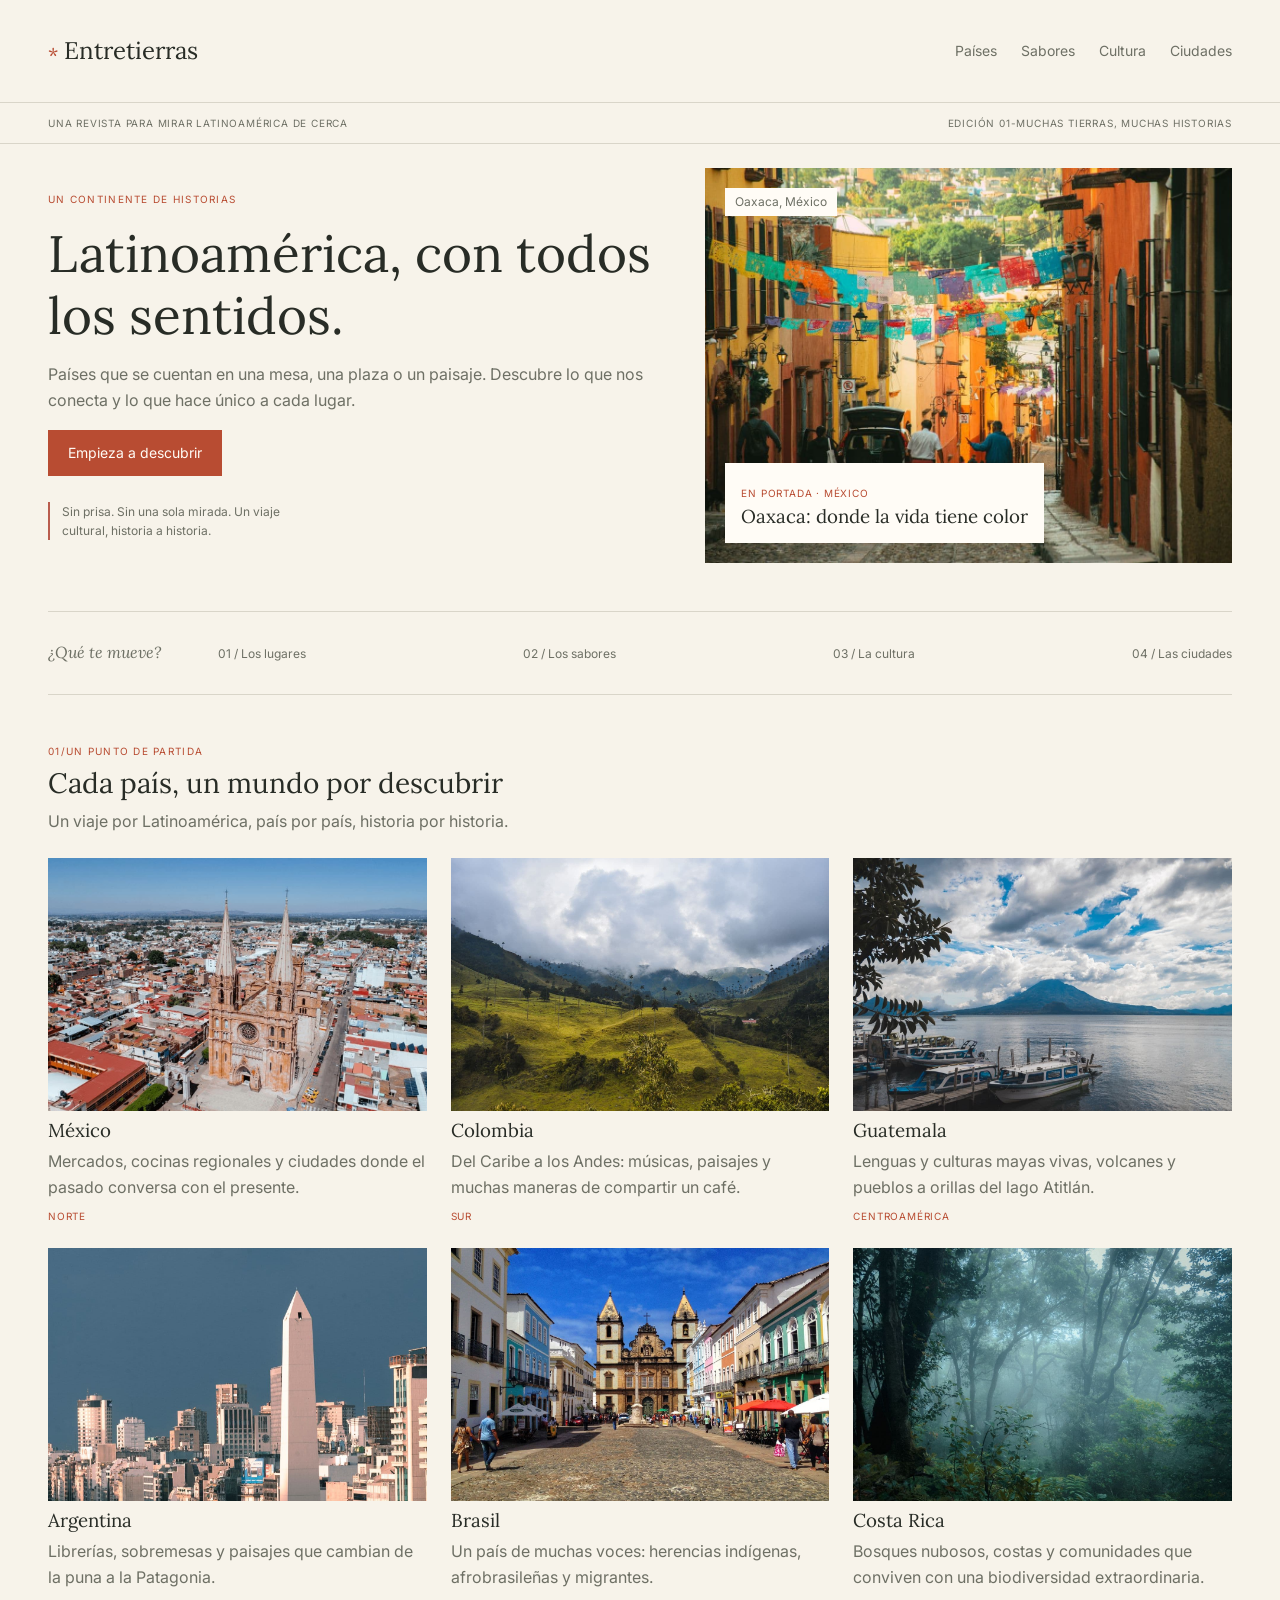
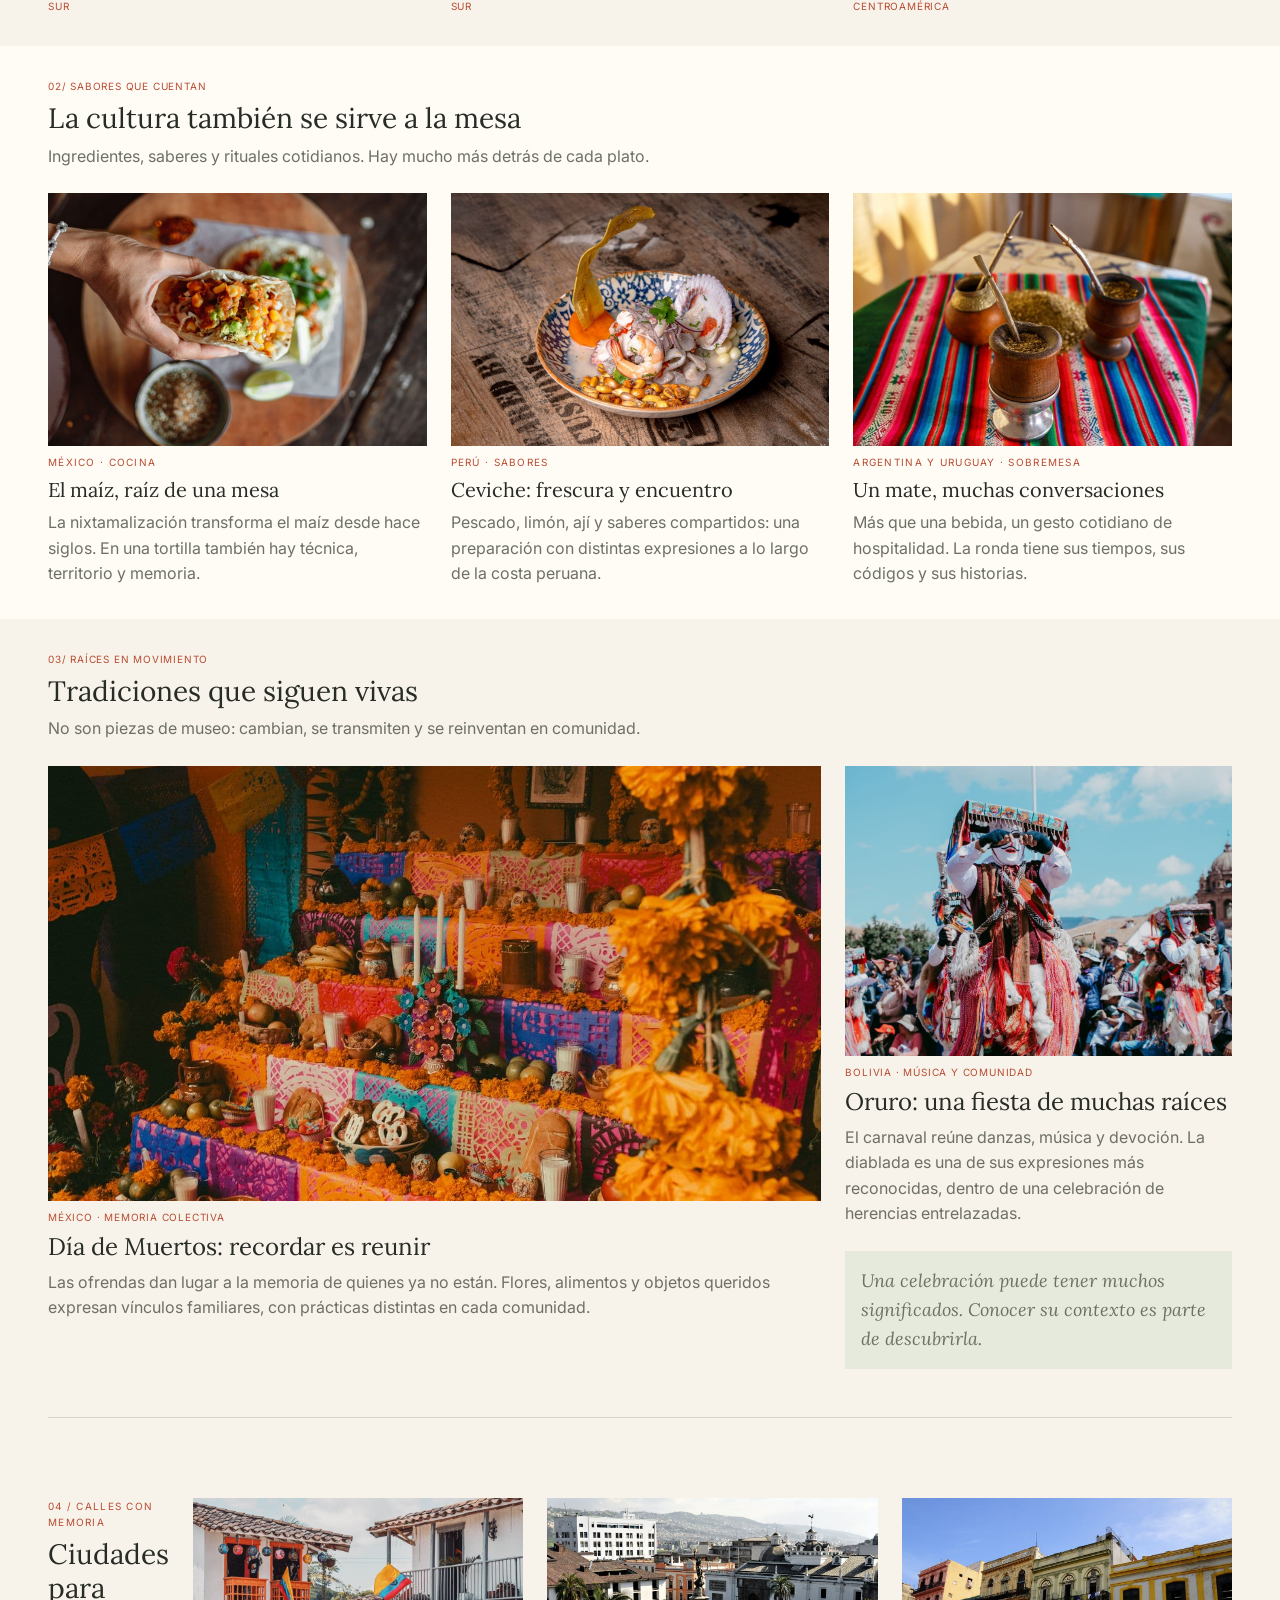
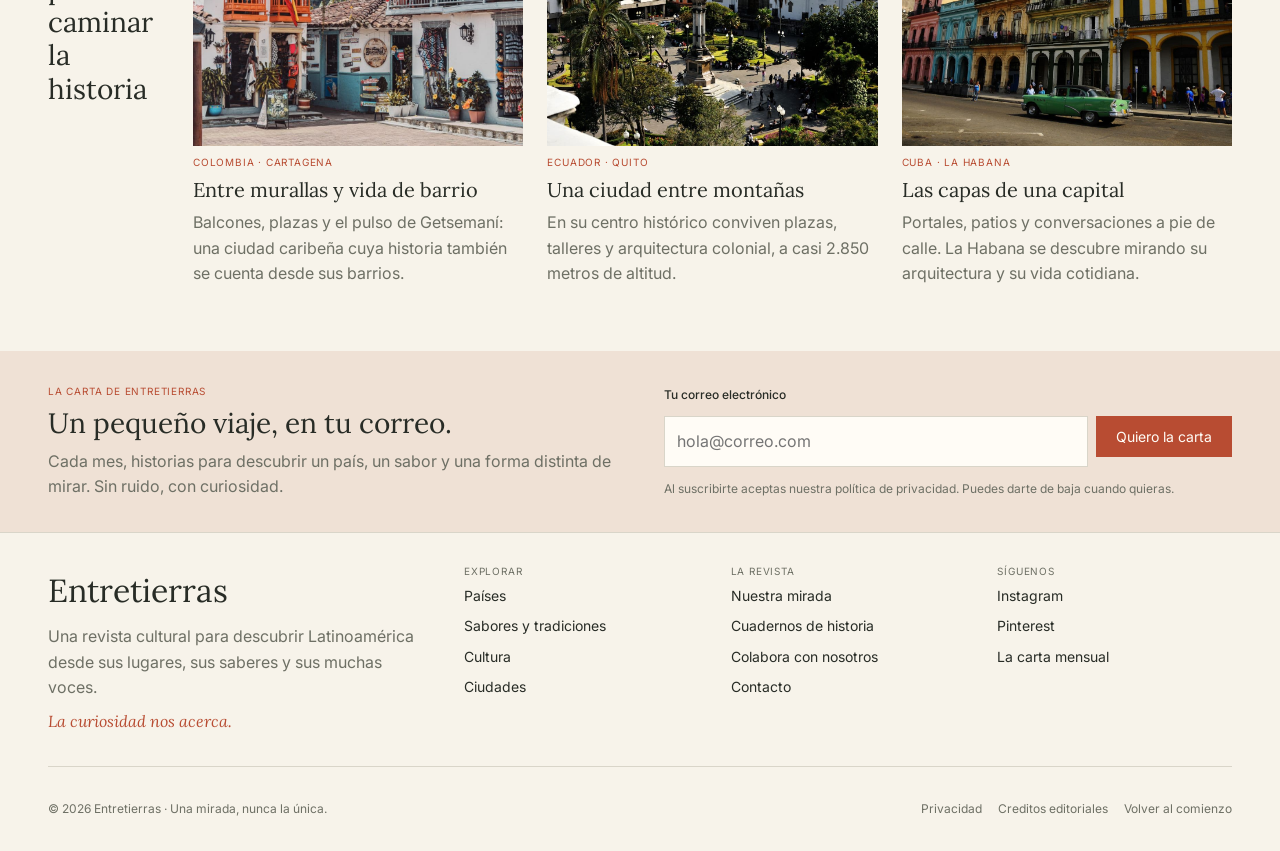
==== commit 523a0309: "Se arreglaron algunos el error de las imagenes" ====
--- a/index.html
+++ b/index.html
@@ -142,21 +142,21 @@
 
                      <div class="tarjetas-comidas">
                         <article class="tarjeta-comida">
-                            <img src="/img/sabores/tortilla-mexico.jpg" alt="Tortillas mexicana con ensalda y maiz">
+                            <img src="img/sabores/tortilla-mexico.jpg" alt="Tortillas mexicana con ensalda y maiz">
                             <span>MÉXICO · COCINA</span>
                             <h3>El maíz, raíz de una mesa</h3>
                             <p>La nixtamalización transforma el maíz desde hace siglos. En una tortilla también hay técnica, territorio y memoria.</p>
                         </article>
 
                         <article class="tarjeta-comida">
-                            <img src="/img/sabores/ceviche-peruano.jpg" alt="Plato de ceviche peruana">
+                            <img src="img/sabores/ceviche-peruano.jpg" alt="Plato de ceviche peruana">
                             <span>PERÚ · SABORES</span>
                             <h3>Ceviche: frescura y encuentro</h3>
                             <p>Pescado, limón, ají y saberes compartidos: una preparación con distintas expresiones a lo largo de la costa peruana.</p>
                         </article>
 
                         <article class="tarjeta-comida">
-                            <img src="/img/sabores/mate-argentina.jpg" alt="tres mates en una mesa juntos">
+                            <img src="img/sabores/mate-argentina.jpg" alt="tres mates en una mesa juntos">
                             <span>ARGENTINA Y URUGUAY · SOBREMESA</span>
                             <h3>Un mate, muchas conversaciones</h3>
                             <p>Más que una bebida, un gesto cotidiano de hospitalidad. La ronda tiene sus tiempos, sus códigos y sus historias.</p>
--- a/css/layout.css
+++ b/css/layout.css
@@ -273,7 +273,6 @@
 }
 .seccion-ciudades{
     display: flex;
-    flex-direction: column;
     gap: 1.5rem;
     padding-block: 2rem;
 }
